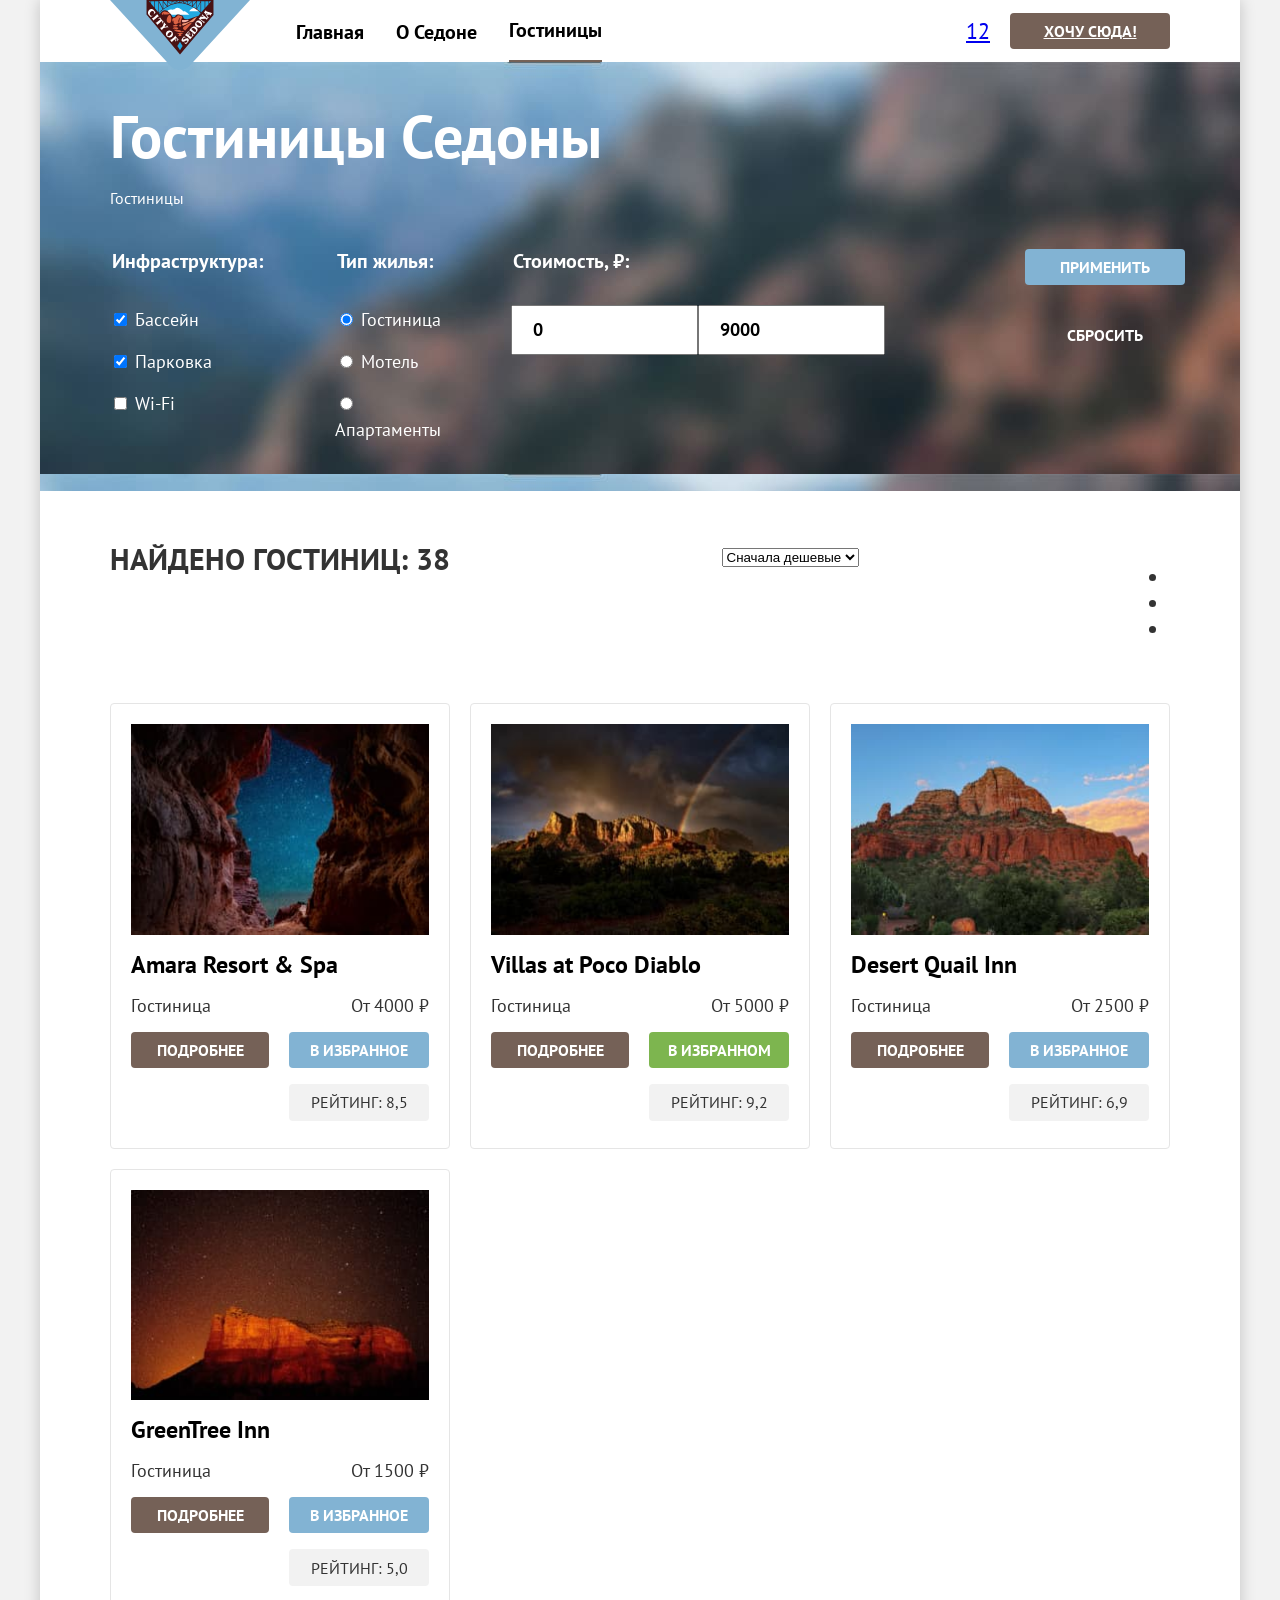
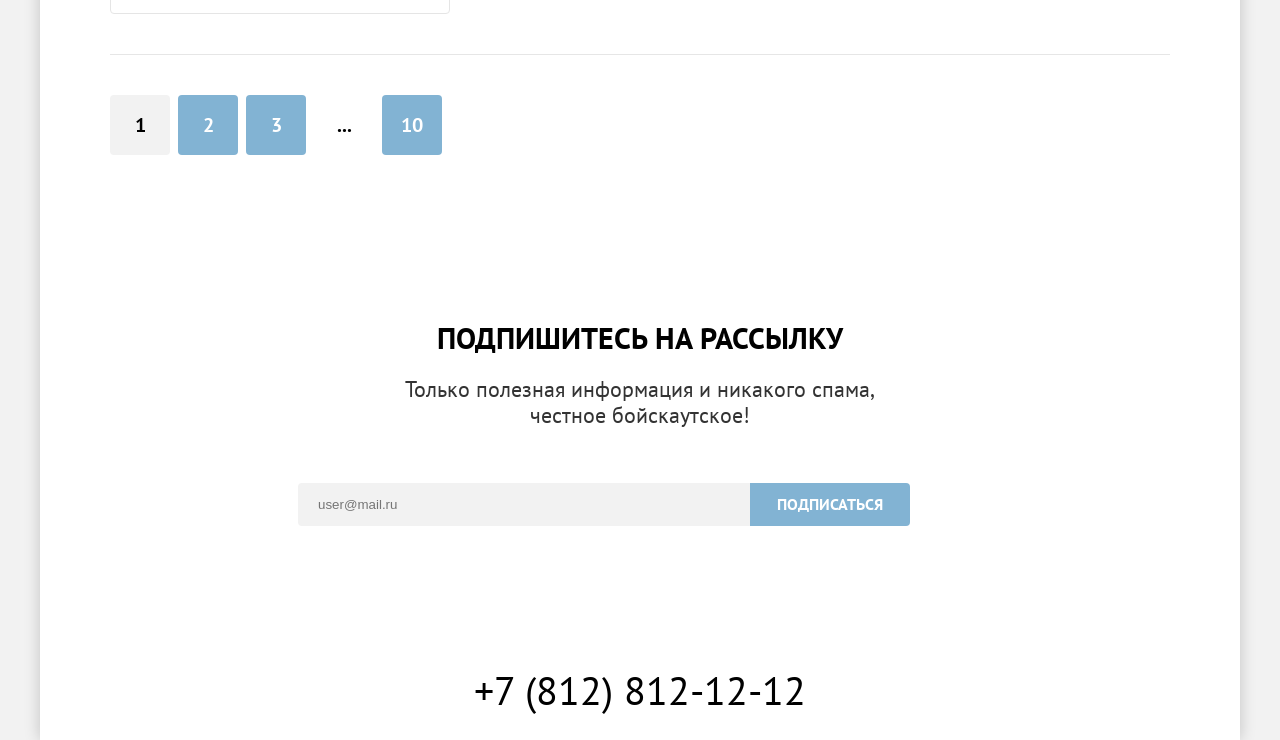
==== catalog.html @ ded97b55 "Декоративные элементы (кроме форм)" ====
<!DOCTYPE html>
<html lang="ru">

  <head>
    <meta charset="utf-8">
    <title>HTML Academy: Седона - каталог</title>
    <link rel="stylesheet" href="styles/styles.css">
    <link rel="icon" href="favicon.ico" sizes="32x32">
  </head>

  <body>
    <div class="container">
      <header class="header">
        <a class="logo-link" href="index.html" aria-current="page">
          <img class="logo" src="images/svg/logotypes/sedona-logo.svg" width="140" height="70" alt="Логотип Седоны">
        </a>
        <nav class="navigation">
          <ul class="navigation-list">
            <li class="navigation-item">
              <a class="navigation-link" href="index.html">Главная</a>
            </li>
            <li class="navigation-item">
              <a class="navigation-link" href="about.html">О Седоне</a>
            </li>
            <li class="navigation-item">
              <a class="navigation-link navigation-link-current" href="catalog.html" aria-current="page">Гостиницы</a>
            </li>
          </ul>
          <ul class="navigation-user-list">
            <li class="navigation-user-item">
              <a class="navigation-user-link" href="#">
                <span class="visually-hidden">Поиск</span>
              </a>
            </li>
            <li class="navigation-user-item">
              <a class="navigation-user-link" href="#">
                <span class="visually-hidden">Отелей в избранном:</span>
                <span class="count">12</span>
              </a>
            </li>
            <li class="navigation-user-item">
              <a class="button" href="#">Хочу сюда!</a>
            </li>
          </ul>
        </nav>
      </header>
      <main class="main-container">
        <div class="catalog-hero">
          <h1 class="catalog-hero-title">Гостиницы Седоны</h1>
          <nav class="navigation hero-navigation">
            <ul class="hero-breadcrumbs">
              <li class="hero-breadcrumbs-item">
                <a class="hero-breadcrumbs-link" href="index.html">
                  <span class="visually-hidden">На главную </span>
                </a>
              </li>
              <li class="hero-breadcrumbs-item">
                <a class="hero-breadcrumbs-link hero-breadcrumbs-link-active">Гостиницы</a>
              </li>
            </ul>
          </nav>
            <form class="hero-filter-form" action="https://echo.htmlacademy.ru/" method="get">
              <fieldset class="hero-filter-group">
                <legend class="hero-filter-title">Инфраструктура:</legend>
                <ul class="hero-infrastructure-list">
                  <li class="hero-infrastructure-item">
                    <label class="control">
                      <input class="control-input" type="checkbox" name="pool" checked>
                      Бассейн
                    </label>
                  </li>
                  <li class="hero-infrastructure-item">
                    <label class="control">
                      <input class="control-input" type="checkbox" name="parking" checked>
                      Парковка
                    </label>
                  </li>
                  <li class="hero-infrastructure-item">
                    <label class="control">
                      <input class="control-input" type="checkbox" name="wi-fi">
                      Wi-Fi
                    </label>
                  </li>
                </ul>
              </fieldset>
              <fieldset class="hero-filter-group">
                <legend class="hero-filter-title">Тип жилья:</legend>
                <ul class="hero-housing-list">
                  <li class="hero-housing-item">
                    <label class="control">
                      <input class="control-input" type="radio" name="type-housing" value="hotel" checked>
                      Гостиница
                    </label>
                  </li>
                  <li class="hero-housing-item">
                    <label class="control">
                      <input class="control-input" type="radio" name="type-housing" value="motel">
                      Мотель
                    </label>
                  </li>
                  <li class="hero-housing-item">
                    <label class="control">
                      <input class="control-input" type="radio" name="type-housing" value="apartment">
                      Апартаменты
                    </label>
                  </li>
                </ul>
              </fieldset>
              <fieldset class="hero-filter-group hero-filter-group-range">
                <legend class="hero-filter-title">Стоимость, ₽:</legend>
                <input class="field" id="price-from" type="number" name="price-from" value="0">
                <input class="field" id="price-to" type="number" name="price-to" value="9000">
              </fieldset>
                <div class="button-wrapper">
                  <button class="button button-apply" type="submit">Применить</button>
                  <button class="button button-reset" type="reset">Сбросить</button>
                </div>

            </form>
        </div>
        <section class="search-result">
          <div class="search-wrapper">
          <h2 class="search-result-title">Найдено гостиниц: 38</h2>
          <div class="custom-select-wrapper">
          <select class="custom-select" aria-label="Сортировка" name="select-control">
            <option value="cheap">Сначала дешевые</option>
            <option value="expensive">Сначала дорогие</option>
            <option value="rating">По рейтингу</option>
          </select>
          </div>
          <ul class="view-change-list">
            <li class="view-change-item">
              <a class="view view-active view-tile" href="catalog.html?view=tile">
              <span class="visually-hidden">Показать плиткой</span>
            </a>
            </li>
            <li class="view-change-item">
              <a class="view view-description" href="catalog.html?view=card ">
              <span class="visually-hidden">Показать карточками с описанием</span>
            </a>
            </li>
            <li class="view-change-item">
              <a class="view view-list" href="catalog.html?view=list">
              <span class="visually-hidden">Показать списком</span>
            </a>
            </li>
          </ul>
          </div>
          <ul class="hotel-list">
            <li class="hotel-item">
              <a class="hotel-link" href="#">
                <img class="hotel-image" src="images/hotels/amara.jpg" width="300" height="212"
                  alt="Ущелье с видом на звезды">
              </a>
              <a class="hotel-title-link" href="#">
                <h3 class="hotel-title">Amara Resort & Spa</h3>
              </a>
              <p class="hotel-text">Гостиница</p>
              <p class="hotel-text hotel-text-price">От 4000 ₽</p>
              <a class="button button-more" href="#">Подробнее
                <span class="visually-hidden">Подробнее</span>
              </a>
              <button class="button button-favorite" type="button">В избранное
                <span class="visually-hidden">В избранное</span>
              </button>
              <p class="stars">
                <span class="visually-hidden">Четыре звезды</span>
              </p>
              <p class="rating">Рейтинг: 8,5</p>
            </li>
            <li class="hotel-item">
                  <a class="hotel-link" href="#">
                  <img class="hotel-image" src="images/hotels/villas.jpg" width="300" height="212" alt="Гора с радугой">
                </a>
                <a class="hotel-title-link" href="#">
                  <h3 class="hotel-title">Villas at Poco Diablo</h3>
                </a>
                <p class="hotel-text">Гостиница</p>
                <p class="hotel-text hotel-text-price">От 5000 ₽</p>
                <a class="button button-more" href="#">Подробнее
                  <span class="visually-hidden">Подробнее</span>
                </a>
                <button class="button button-favorite button-favorite-checked" type="button">В избранном
                  <span class="visually-hidden">В избранное</span>
                </button>
                <p class="stars"></p>
                <span class="visually-hidden">Четыре звезды</span>
                <p class="rating">Рейтинг: 9,2</p>
                </li>
            <li class="hotel-item">
                  <a class="hotel-link" href="#">
                  <img class="hotel-image" src="images/hotels/desert.jpg" width="300" height="212"
                    alt="Каньон над лесом">
                </a>
                <a class="hotel-title-link" href="#">
                  <h3 class="hotel-title">Desert Quail Inn</h3>
                </a>
                <p class="hotel-text">Гостиница</p>
                <p class="hotel-text hotel-text-price">От 2500 ₽</p>
                <a class="button button-more" href="#">Подробнее
                  <span class="visually-hidden">Подробнее</span>
                </a>
                <button class="button button-favorite" type="button">В избранное
                  <span class="visually-hidden">В избранное</span>
                </button>
                <p class="stars stars-three"></p>
                <span class="visually-hidden">Три звезды</span>
                <p class="rating">Рейтинг: 6,9</p>
                </li>
            <li class="hotel-item">
                  <a class="hotel-link" href="#">
                  <img class="hotel-image" src="images/hotels/green-tree.jpg" width="300" height="212"
                    alt="Горы в лучах заката">
                </a>
                <a class="hotel-title-link" href="#">
                  <h3 class="hotel-title">GreenTree Inn</h3>
                </a>
                <p class="hotel-text">Гостиница</p>
                <p class="hotel-text hotel-text-price">От 1500 ₽</p>
                <a class="button button-more" href="#">Подробнее
                  <span class="visually-hidden">Подробнее</span>
                </a>
                <button class="button button-favorite" type="button">В избранное
                  <span class="visually-hidden">В избранное</span>
                </button>
                <p class="stars stars-two"></p>
                <span class="visually-hidden">Две звезды</span>
                <p class="rating">Рейтинг: 5,0</p>
            </li>
          </ul>
          <ul class="pagination">
            <li class="pagination-item">
              <a class="pagination-link pagination-current" href="#" aria-current="page">1</a>
            </li>
            <li class="pagination-item">
              <a class="pagination-link" href="#">2</a>
            </li>
            <li class="pagination-item">
              <a class="pagination-link" href="#">3</a>
            </li>
            <li class="pagination-item">
              <a class="pagination-link pagination-link-points" href="#">...</a>
            </li>
            <li class="pagination-item">
              <a class="pagination-link" href="#">10</a>
            </li>
          </ul>
        </section>
        <section class="subscription subscription-hotels">
          <h2 class="subscription-title">Подпишитесь на рассылку</h2>
          <p class="subscription-description">Только полезная информация и никакого спама, честное бойскаутское!</p>
          <form class="subscription-form" action="https://echo.htmlacademy.ru/" method="post">
            <label class="visually-hidden" for="email">Ваш e-mail</label>
            <input class="mail-input" type="email" name="email" id="email" placeholder="user@mail.ru" required>
            <button class="button button-mail" type="submit">Подписаться</button>
          </form>
        </section>
      </main>
      <footer class="footer">
        <section class="footer-info">
          <h2 class="visually-hidden">Социальные сети, телефон и ссылка на разработчика сайта</h2>
          <ul class="footer-info-list">
            <li class="footer-info-item">
              <a class="social-link social-link-vk" href="https://vk.com/htmlacademy">
                <span class="visually-hidden">Группа Vkontakte</span>
              </a>
            </li>
            <li class="footer-info-item">
              <a class="social-link social-link-telegram" href="https://t.me/htmlacademy">
                <span class="visually-hidden">Telegram-канал</span>
              </a>
            </li>
            <li class="footer-info-item">
              <a class="social-link social-link-youtube" href="https://www.youtube.com/user/htmlacademyru">
                <span class="visually-hidden">Youtube-канал</span>
              </a>
            </li>
          </ul>
          <a class="footer-info-phone" href="tel:+78128121212">+7 (812) 812-12-12</a>
          <span class="visually-hidden">Телефон для бронирования</span>
          <a class="htmlacademy-link" href="https://htmlacademy.ru/intensive/htmlcss">
            <span class="visually-hidden">Логотип разработчика сайта -htmlacademy</span>
          </a>
        </section>
      </footer>
    </div>
  </body>

</html>
---- styles/styles.css ----
/* Шрифты */
@font-face {
  font-family: "PTSans";
  src: url("../fonts/ptsans-400.woff2") format("woff2");
  font-weight: 400;
  font-style: normal;
  font-display: swap;
}

@font-face {
  font-family: "PTSans";
  src: url("../fonts/ptsans-700.woff2") format("woff2");
  font-weight: 700;
  font-style: normal;
  font-display: swap;
}

/* Кастомные переменные */

:root {

  /* Шрифты*/

  --font-family-basic: "PTSans", "Arial", sans-serif;

  /* Фоны */

  --body-bg-color: #f2f2f2;
  --basic-bg-color: #FFFFFF;
  --bg-color-first: #82B3D3;
  --bg-color-second: #83B3D333;
  --bg-color-third: #83B3D31F;
  --bg-color-fourth: #7DB54F;
  --bg-color-images: #021a1a8a;

  /*Кнопки*/

  --btn-bg-one: #756157;

  /*Цвета текстов*/

  --text-color-middle: #333333;
  --text-color-dark: #000000;
  --text-color-light: #FFFFFF;
  --text-color-error: #FF5757;

  /*Teнь*/

  --shadow-color: #00000033;

  /*Рамки*/

  --border-color:  #E5E5E5;
  --border-bottom-color: #E6E6E6;

  /*Линии*/

  --bottom-line-nav: #756257;
}

html {
  height: 100%;
}

body {
  margin: 0;
  height: 100%;
  font-family: var(--font-family-basic);
  font-size: 22px;
  line-height: 26px;
  background-color: var(--body-bg-color);
  color: var(--text-color-middle);}

  img {
    display: block;
    height: auto;
    max-width: 100%;
  }

.container {
  display: flex;
  flex-direction: column;
  min-height: 100vh;
  width: 1200px;
  margin: 0 auto;
  background-color: var(--basic-bg-color);
  box-shadow: 0 0 15px 0 var(--shadow-color);
}

.main-container {
  flex-grow: 1;
}

.logo-link {
  text-decoration: none;
  color: inherit;
  font-family: inherit;
  margin-bottom: -8px;
}

.logo {
  display: block;
  height: auto;
  max-width: 100%;
  object-fit: cover;
}

.visually-hidden {
  position: fixed;
  transform: scale(0);
}

.header {
  margin: 0;
  padding: 0 70px;
  display: flex;
  gap: 30px;
  position: relative;
  z-index: 1;
}

.navigation {
  display: flex;
  flex-grow: 1;
}

.navigation-list {
  display: flex;
  margin: 0;
  margin-right: auto;
  padding: 0;
  list-style: none;
  flex-wrap: wrap;
}

.navigation-item {
  margin: 0;
  padding: 18px 16px;
}

.navigation-link {
  color: var(--text-color-dark);
  font-weight: 700;
  font-size: 20px;
  line-height: 24px;
  text-decoration: none;
}

.navigation-link-current {
  position: relative;
  display: block;
}

.navigation-link-current::after {
  content: "";
  position: absolute;
  bottom: -20px;
  left: 0;
  width: 100%;
  height: 2px;
  background-color: var(--bottom-line-nav);
}

.button {
  color: var(--text-color-light);
  background-color: var(--btn-bg-one);
  font-family: inherit;
  font-weight: 700;
  font-size: 16px;
  line-height: 20px;
  text-transform: uppercase;
  margin: 0;
  display: flex;
  flex-wrap: wrap;
  width: 160px;
  height: 36px;
  justify-content: center;
  align-items: center;
  border: none;
  border-radius: 4px;
  cursor: pointer;
}

.navigation-user-list {
  display: flex;
  align-items: center;
  margin: 0;
  padding: 0;
  list-style: none;
}

.navigation-user-item:nth-child(2) {
  margin-right: 20px;
}

.hero {
  background-image: url("../images/svg/hero/hero-devider.svg"),
    url("../images/background/hero-background.jpg");
  background-color: var(--bg-color-images);
  background-position: bottom, top;
  background-repeat: no-repeat;
  background-size: 100% auto, cover;
  padding: 51px 371px 82px;
  display: flex;
  justify-content: center;
  margin: 0 0 69px;
}

.advantages {
  display: flex;
  flex-direction: column;
  justify-content: center;
  margin: 0 0 64px 0;
}

.advantages-title {
  font-weight: 700;
  font-size: 30px;
  line-height: 36px;
  display: flex;
  justify-content: center;
  text-align: center;
  margin: 0 auto 25px;
  width: 620px;
  height: 72px;
  text-transform: uppercase;
  color: var(--text-color-dark);
  white-space: pre-line;
}

.advantages-description {
  font-family: var(--font-family-basic);
  font-weight: 400;
  font-size: 22px;
  line-height: 26px;
  display: flex;
  justify-content: center;
  text-align: center;
  margin: 0 0 69px;
  padding: 0;
  color: var(--text-color-middle);
  white-space: pre-line;
}

.advantages-list {
  display: grid;
  grid-template-columns: repeat(3, 1fr);
  padding: 0;
  margin: 0;
}

.advantages-item {
  display: flex;
  justify-content: center;
  min-height: 385px;
  background-color: var(--bg-color-first);
}

.advantages-image {
  margin-left: auto;
}

.advantages-item:nth-child(1),
.advantages-item:nth-child(5) {
  grid-column: span 3;
}

.advantages-item:nth-child(2),
.advantages-item:nth-child(4) {
  background-color: transparent;
}

.advantages-item:nth-child(3) {
  background-color: var(--bg-color-second);
}

.card {
  color: var(--text-color-light);
  width: 400px;
  min-height: 385px;
  display: flex;
  flex-direction: column;
  justify-content: center;
  align-items: center;
}

.card-light h3 {
  color: var(--text-color-dark);
  white-space: pre-line;
}

.card-light p {
  color: var(--text-color-middle);
  font-weight: 400;
  font-size: 18px;
  line-height: 21px;
  white-space: pre-line;
}

.card-title {
  margin: 0 0 60px;
  padding: 0;
  width: 175px;
  min-height: 56px;
  position: relative;
  font-weight: 700;
  font-size: 24px;
  line-height: 28px;
  text-align: center;
  text-transform: uppercase;
  display: inline-block;
  white-space: pre-line;
}

.card-title::after {
  content: '';
  position: absolute;
  left: 50%;
  bottom: -30px;
  width: 60px;
  height: 2px;
  background-color: var(--text-color-light);
  transform: translateX(-50%)
}

.card-title-middle::after {
  background-color: var(--text-color-middle);
}

.card-title-services {
  margin: 0 0 30px 0;
  min-height: 28px;
}

.card-title-services::after {
  background-color: transparent;
}

.card-description {
  margin: 0;
  padding: 0;
  width: 230px;
  min-height: 63px;
  font-weight: 400;
  font-size: 18px;
  line-height: 21px;
  text-align: center;
  white-space: pre-line;
}

.card-description-services {
  width: 230px;
}

.services {
  margin: 0;
  display: flex;
  flex-direction: column;
  justify-content: center;
  align-items: center;
}

.services-list {
  margin: 0;
  padding: 0;
  display: grid;
  grid-template-columns: repeat(3, 1fr);
  grid-auto-rows: 385px;
  width: 100%;
}

.services-item {
  background-color: var(--bg-color-third);
  display: flex;
  justify-content: center;
  align-items: center;
  min-height: 385px;
}

.services-item:nth-child(2) {
  background-color: transparent;
}

.services-title {
  margin: 0 0 20px 0;
  padding: 0;
  width: 505px;
  text-align: center;
  text-transform: uppercase;
  font-family: var(--text-color-dark);
  font-weight: 700;
  font-size: 30px;
  line-height: 36px;
  white-space: pre-line;
}

.services-description {
  margin: 0 0 64px 0;
  padding: 0;
  white-space: pre-line;
}

.booking {
  margin: 0;
  padding: 96px 304px;
  display: flex;
  flex-direction: column;
  justify-content: center;
  align-items: center;
}

.booking-title {
  margin: 0 0 20px 0;
  padding: 0;
  width: 297px;
  height: 36px;
  font-weight: 700;
  font-size: 30px;
  line-height: 36px;
  text-align: center;
  text-transform: uppercase;
  color: var(--text-color-dark);
  white-space: pre-line;
}

.booking-description {
  margin: 0 0 54px 0;
  padding: 0;
  width: 592px;
  height: 52px;
  text-align: center;
  white-space: pre-line;
}

.button-booking {
  width: 376px;
  height: 52px;
  font-size: 20px;
  line-height: 36px;
}

.subscription {
  background-image: url("../images/background/subscribe-background.jpg");
  background-color: var(--bg-color-images);
  background-position: center;
  background-repeat: no-repeat;
  background-size: cover;
  margin: 0 0 20px 0;
  height: 415px;
  display: flex;
  flex-direction: column;
  justify-content: center;
  align-items: center;
}

.subscription-form {
  display: grid;
  width: 684px;
  grid-template-columns: 1fr 232px;

}

.subscription-form input {
  width: 100%;
  padding: 14px 20px;
  border-radius:  4px 0 0 4px;
  border: none;
}

.button-subscription {
  background-color: var(--bg-color-first);
  width: 232px;
  height: 52px;
  margin-left: auto;
  border: none;
  border-radius:  0 4px 4px 0;
  outline: none;
}

.subscription-title {
  margin: 0 0 20px 0;
  color: var(--text-color-light);
  font-weight: 700;
  font-size: 30px;
  line-height: 36px;
  text-transform: uppercase;
  white-space: pre-line;
}

.mail-input {
  border: none;
}

.button-mail {
  height: auto;
  border-radius: 0 4px 4px 0;
}

.subscription-description {
  margin: 0 0 54px 0;
  padding: 0;
  color: var(--text-color-light);
  width: 475px;
  height: 53px;
  font-family: var(--font-family-basic);
  font-weight: 400;
  font-size: 22px;
  line-height: 26px;
  text-align: center;
  white-space: pre-line;
}

.footer-info {
  display: grid;
  grid-template-columns: repeat(3, 1fr);
  padding: 40px 70px 30px;
}

.footer-info-phone {
  font-family: var(--font-family-basic);
  font-weight: 400;
  font-size: 40px;
  line-height: 40px;
  text-align: center;
  text-transform: uppercase;
  color: var(--text-color-dark);
  text-decoration: none;
}

.footer-info-list {
  margin: 0;
  padding: 0;
  list-style: none;
}

.footer-info-item {

}

/*---------------------Catalog----------------------------------------*/

.catalog-hero {
  background-image: url("../images/background/filter.jpg");
  background-color: var(--bg-color-images);
  color: var(--text-color-light);
  flex-direction: column;
  padding: 35px 70px 50px;
  margin: 0;
}

.catalog-hero-title {
  margin: 0 0 8px 0;
  padding: 0;
  width: 494px;
  height: 78px;
  font-weight: 700;
  font-size: 60px;
  line-height: 78px;
  white-space: pre-line;
}

.hero-navigation {
  margin-bottom: 40px;
  padding: 0;
}

.hero-breadcrumbs {
  margin: 0;
  padding: 0;
  list-style: none;
  display: flex;
}

.hero-breadcrumbs-link {
  font-weight: 400;
  font-size: 16px;
  line-height: 21px;
}

.hero-filter-form {
  display: flex;
  border: none;
  gap: 70px;

}

.hero-filter-group {
  border: none;
  margin: 0;
  padding: 0;
}

.hero-filter-group-range {
  margin-left: auto;
  display: flex;

}

.hero-filter-group legend {
  font-weight: 700;
  font-size: 20px;
  line-height: 24px;
}

.hero-filter-title {
  margin-bottom: 32px;
}

.hero-infrastructure-list,
.hero-housing-list {
  margin: 0;
  padding: 0;
  list-style-type: none;
  display: flex;
  flex-direction: column;
  gap: 16px;
}

.control {
  font-family: var(--font-family-basic);
  font-weight: 400;
  font-size: 18px;
  line-height: 23px;
}

.search-result {
  padding: 50px 70px 60px;
}

.search-wrapper {
  display: flex;
  justify-content: space-between;
  margin-bottom: 40px;
}

.field {
  display: inline-block;
  padding: 12px 20px;
  height: 22px;
  width: 143px;
  font-family: var(--font-family-basic);
  color: var(--text-color-dark);
  font-weight: 700;
  font-size: 18px;
  line-height: 24px;
}

.select-control {
  font-family: inherit;
  font-weight: 400;
  font-size: 18px;
  line-height: 21px;
  color: var(--text-color-middle);
  display: block;
  width: 292px;
  height: 49px;
  padding: 14px 20px;
  border: 2px solid var(--border-color);
  border-radius: 4px;
}

.button-wrapper {
  margin-left: 70px;
  display: flex;
  flex-direction: column;
  gap: 32px;
}

.button-apply {
  background-color: var(--bg-color-first);
}

.button-reset {
  background-color: transparent;
}

.search-result-title {
  font-weight: 700;
  font-size: 30px;
  line-height: 36px;
  margin: 0;
  padding: 0;
  text-transform: uppercase;
  white-space: pre-line;
}

.card-image {
  background-color: var(--bg-color-images);
}

.select-control option {
  font-family: inherit;
  font-weight: 400;
  font-size: 18px;
  line-height: 21px;
  color: var(--text-color-middle);
}

.hotel-list {
  list-style: none;
  padding: 0;
  margin: 0 0 40px 0;
  border-bottom: 1px solid var(--border-bottom-color);
  padding-bottom: 40px;
  display: grid;
  grid-template-columns: repeat(3, 1fr);
  gap: 20px;
}

.hotel-item {
  display: grid;
  padding: 20px;
  margin: 0;
  grid-template-columns: repeat(2, 1fr);
  grid-template-rows: auto 1fr;
  gap: 16px 20px;
  border: 1px solid var(--border-color);
  border-radius: 4px;
}

.hotel-link {
  text-decoration: none;
  grid-column: 1 / -1;
  display: block;
  line-height: 0;
  margin: 0;
  padding: 0;
  box-sizing: border-box;
}

.hotel-image {
  display: block;
  background-color: var(--bg-color-images);
  object-fit: contain;
}

.hotel-title-link {
  display: block;
  margin: 0;
  padding: 0;
  text-decoration: none;
  cursor: pointer;
  font-weight: 700;
  font-size: 24px;
  line-height: 28px;
  color: var(--text-color-dark);
  grid-column: 1 / -1;
}

.hotel-wrapper {
  display: flex;
  flex-direction: column;
}

.button-more {
  text-decoration: none;
  width: auto;
}

.button-favorite {
  background-color: var(--bg-color-first);
  width: auto;
}

.button-favorite-checked {
  background-color: var(--bg-color-fourth);
}

.hotel-title {
  margin: 0;
  padding: 0;
  font-weight: 700;
  font-size: 24px;
  line-height: 28px;
  white-space: pre-line;
}

.hotel-text {
  margin: 0;
  margin-top: auto;
  padding: 0;
  font-weight: 400;
  font-size: 18px;
  line-height: 21px;
  color: var(--text-color-middle);
  white-space: pre-line;
}

.hotel-text-price {
  margin: 0;
  margin-left: auto;
  margin-top: auto;
}

.rating {
  margin: 0;
  padding: 0;
  display: flex;
  justify-content: center;
  align-items: center;
  background-color: var(--body-bg-color);
  color: var(--text-color-middle);
  width: 140px;
  height: 37px;
  border-radius: 4px;
  font-weight: 400;
  font-size: 16px;
  line-height: 20px;
  text-transform: uppercase;
}

.pagination {
  margin: 0;
  padding: 0;
  list-style: none;
  display: flex;
  gap: 8px;
  flex-wrap: wrap;
}

.pagination-link {
  display: flex;
  justify-content: center;
  align-items: center;
  width: 60px;
  height: 60px;
  border-radius: 4px;
  background-color: var(--bg-color-first);
  color: var(--text-color-light);
  font-weight: 700;
  font-size: 20px;
  line-height: 36px;
  text-align: center;
  text-transform: uppercase;
  text-decoration: none;
}

.pagination-link-points {
  background-color: transparent;
}

.pagination-current {
  background-color: var(--body-bg-color);
  color: var(--text-color-dark);
}

.pagination-link-points {
  color: var(--text-color-dark);
}

.subscription-hotels {
  background-image: none;
  background-color: transparent;
  color: var(--text-color-dark);
  margin: 0;
}

.subscription-hotels h2 {
  color: var(--text-color-dark);
  font-weight: 700;
  font-size: 30px;
  line-height: 36px;
  text-transform: uppercase;
  white-space: pre-line;
}

.subscription-hotels p {
  color: var(--text-color-middle);
  font-weight: 400;
  font-size: 22px;
  line-height: 26px;
  text-align: center;
  white-space: pre-line;
}

.mail-input {
  background-color: var(--body-bg-color);
}

.button-mail {
  background-color: var(--bg-color-first);
}
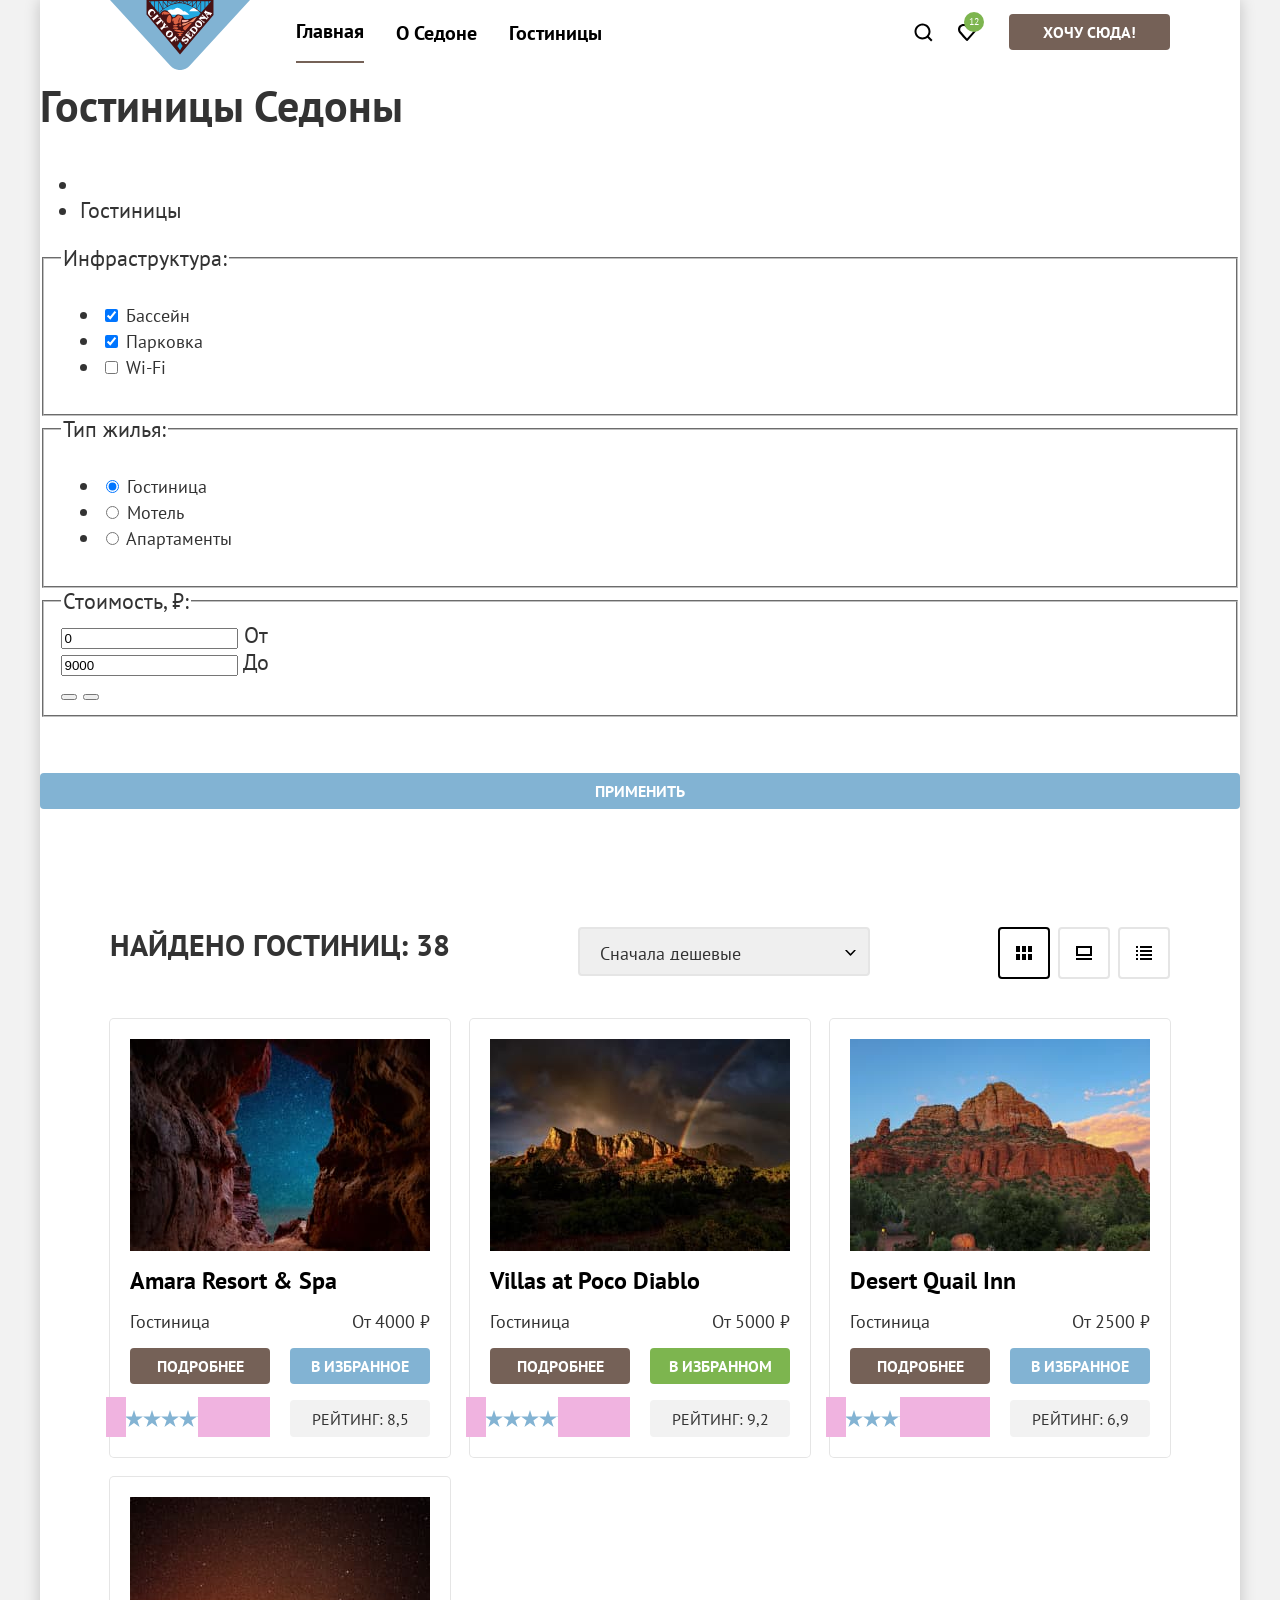
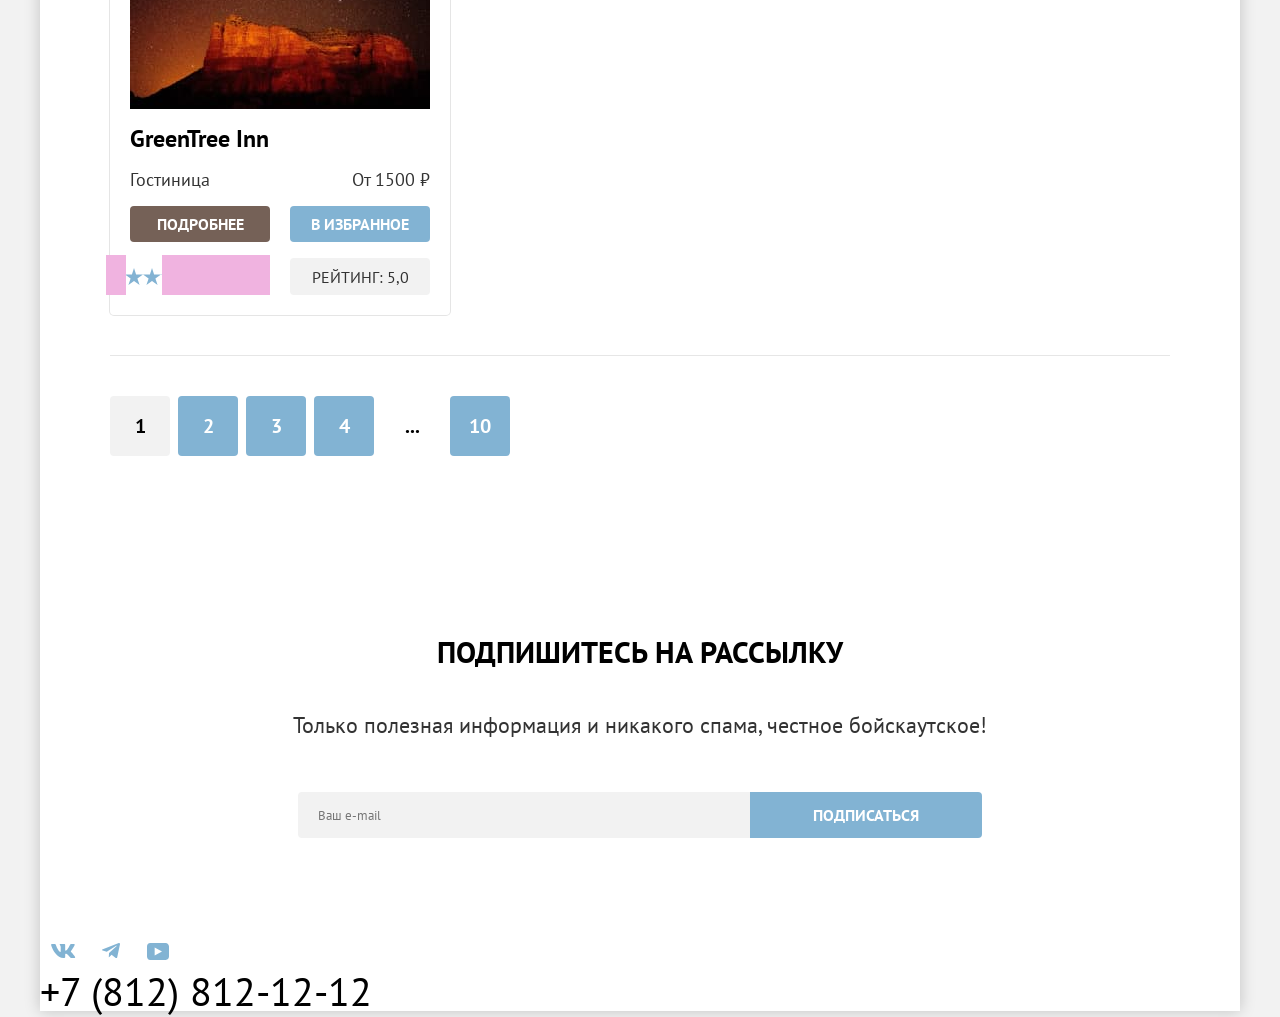
==== commit 98a158d9: "Add files via upload Добавляет форму" ====
--- a/catalog.html
+++ b/catalog.html
@@ -10,30 +10,30 @@
 
   <body>
     <div class="container">
-      <header class="header">
+      <header class="header" data-test="header">
         <a class="logo-link" href="index.html" aria-current="page">
           <img class="logo" src="images/svg/logotypes/sedona-logo.svg" width="140" height="70" alt="Логотип Седоны">
         </a>
         <nav class="navigation">
           <ul class="navigation-list">
             <li class="navigation-item">
-              <a class="navigation-link" href="index.html">Главная</a>
+              <a class="navigation-link navigation-link-current" href="index.html" aria-current="page">Главная</a>
             </li>
             <li class="navigation-item">
               <a class="navigation-link" href="about.html">О Седоне</a>
             </li>
             <li class="navigation-item">
-              <a class="navigation-link navigation-link-current" href="catalog.html" aria-current="page">Гостиницы</a>
+              <a class="navigation-link" href="catalog.html">Гостиницы</a>
             </li>
           </ul>
           <ul class="navigation-user-list">
             <li class="navigation-user-item">
-              <a class="navigation-user-link" href="#">
+              <a class="navigation-user-link navigation-user-link-search" href="#">
                 <span class="visually-hidden">Поиск</span>
               </a>
             </li>
             <li class="navigation-user-item">
-              <a class="navigation-user-link" href="#">
+              <a class="navigation-user-link navigation-user-link-count" href="#">
                 <span class="visually-hidden">Отелей в избранном:</span>
                 <span class="count">12</span>
               </a>
@@ -44,38 +44,38 @@
           </ul>
         </nav>
       </header>
-      <main class="main-container">
-        <div class="catalog-hero">
-          <h1 class="catalog-hero-title">Гостиницы Седоны</h1>
-          <nav class="navigation hero-navigation">
-            <ul class="hero-breadcrumbs">
-              <li class="hero-breadcrumbs-item">
-                <a class="hero-breadcrumbs-link" href="index.html">
+      <main class="main-container" data-test="main">
+        <div class="filter" data-test="filter">
+          <h1 class="filter-title">Гостиницы Седоны</h1>
+          <nav class="navigation filter-navigation">
+            <ul class="filter-breadcrumbs-list">
+              <li class="filter-breadcrumbs-item">
+                <a class="filter-breadcrumbs-link filter-breadcrumbs-link-home" href="index.html">
                   <span class="visually-hidden">На главную </span>
                 </a>
               </li>
-              <li class="hero-breadcrumbs-item">
-                <a class="hero-breadcrumbs-link hero-breadcrumbs-link-active">Гостиницы</a>
+              <li class="filter-breadcrumbs-item">
+                <a class="filter-breadcrumbs-link filter-breadcrumbs-link-active">Гостиницы</a>
               </li>
             </ul>
           </nav>
-            <form class="hero-filter-form" action="https://echo.htmlacademy.ru/" method="get">
-              <fieldset class="hero-filter-group">
-                <legend class="hero-filter-title">Инфраструктура:</legend>
-                <ul class="hero-infrastructure-list">
-                  <li class="hero-infrastructure-item">
+            <form class="filter-form" action="https://echo.htmlacademy.ru/" method="get">
+              <fieldset class="filter-group">
+                <legend class="filter-group-title">Инфраструктура:</legend>
+                <ul class="infrastructure-list">
+                  <li class="infrastructure-item">
                     <label class="control">
                       <input class="control-input" type="checkbox" name="pool" checked>
                       Бассейн
                     </label>
                   </li>
-                  <li class="hero-infrastructure-item">
+                  <li class="infrastructure-item">
                     <label class="control">
                       <input class="control-input" type="checkbox" name="parking" checked>
                       Парковка
                     </label>
                   </li>
-                  <li class="hero-infrastructure-item">
+                  <li class="infrastructure-item">
                     <label class="control">
                       <input class="control-input" type="checkbox" name="wi-fi">
                       Wi-Fi
@@ -83,22 +83,22 @@
                   </li>
                 </ul>
               </fieldset>
-              <fieldset class="hero-filter-group">
-                <legend class="hero-filter-title">Тип жилья:</legend>
-                <ul class="hero-housing-list">
-                  <li class="hero-housing-item">
+              <fieldset class="filter-group">
+                <legend class="filter-group-title">Тип жилья:</legend>
+                <ul class="housing-list">
+                  <li class="housing-item">
                     <label class="control">
                       <input class="control-input" type="radio" name="type-housing" value="hotel" checked>
                       Гостиница
                     </label>
                   </li>
-                  <li class="hero-housing-item">
+                  <li class="housing-item">
                     <label class="control">
                       <input class="control-input" type="radio" name="type-housing" value="motel">
                       Мотель
                     </label>
                   </li>
-                  <li class="hero-housing-item">
+                  <li class="housing-item">
                     <label class="control">
                       <input class="control-input" type="radio" name="type-housing" value="apartment">
                       Апартаменты
@@ -106,16 +106,34 @@
                   </li>
                 </ul>
               </fieldset>
-              <fieldset class="hero-filter-group hero-filter-group-range">
-                <legend class="hero-filter-title">Стоимость, ₽:</legend>
-                <input class="field" id="price-from" type="number" name="price-from" value="0">
-                <input class="field" id="price-to" type="number" name="price-to" value="9000">
+              <fieldset class="filter-group filter-group-range">
+                <legend class="filter-group-title">Стоимость, ₽:</legend>
+
+                <div class="range-field">
+                <div class="range-input-wrapper">
+                  <input class="input range-input" type="number" name="price-from" value="0" id="from">
+                  <label class="range-label" for="from">От</label>
+                </div>
+                <div class="range-input-wrapper">
+                  <input class="input range-input" type="number" name="price-to" value="9000" id="to">
+                  <label class="range-label" for="to">До</label>
+                </div>
+              </div>
+              <div class="range-scale">
+                <div class="range-bar" style="width: 220px;">
+                  <button class="range-toggle toggle-min" type="button">
+                    <span class="visually-hidden">Изменить минимальную цену</span>
+                  </button>
+                  <button class="range-toggle toggle-max" type="button">
+                    <span class="visually-hidden">Изменить максимальную цену</span>
+                  </button>
+                </div>
+              </div>
               </fieldset>
                 <div class="button-wrapper">
                   <button class="button button-apply" type="submit">Применить</button>
                   <button class="button button-reset" type="reset">Сбросить</button>
                 </div>
-
             </form>
         </div>
         <section class="search-result">
@@ -239,6 +257,9 @@
               <a class="pagination-link" href="#">3</a>
             </li>
             <li class="pagination-item">
+              <a class="pagination-link" href="#">4</a>
+            </li>
+            <li class="pagination-item">
               <a class="pagination-link pagination-link-points" href="#">...</a>
             </li>
             <li class="pagination-item">
@@ -251,13 +272,12 @@
           <p class="subscription-description">Только полезная информация и никакого спама, честное бойскаутское!</p>
           <form class="subscription-form" action="https://echo.htmlacademy.ru/" method="post">
             <label class="visually-hidden" for="email">Ваш e-mail</label>
-            <input class="mail-input" type="email" name="email" id="email" placeholder="user@mail.ru" required>
-            <button class="button button-mail" type="submit">Подписаться</button>
+            <input class="mail-input" type="email" name="email" id="email" placeholder="Ваш e-mail" required>
+            <button class="button button-mail button-mail-catalog" type="submit">Подписаться</button>
           </form>
         </section>
       </main>
-      <footer class="footer">
-        <section class="footer-info">
+      <footer class="footer" data-test="footer">
           <h2 class="visually-hidden">Социальные сети, телефон и ссылка на разработчика сайта</h2>
           <ul class="footer-info-list">
             <li class="footer-info-item">
@@ -276,12 +296,13 @@
               </a>
             </li>
           </ul>
+          <div class="footer-info-contacts">
           <a class="footer-info-phone" href="tel:+78128121212">+7 (812) 812-12-12</a>
           <span class="visually-hidden">Телефон для бронирования</span>
-          <a class="htmlacademy-link" href="https://htmlacademy.ru/intensive/htmlcss">
+          </div>
+          <a class="dev-link" href="https://htmlacademy.ru/intensive/htmlcss">
             <span class="visually-hidden">Логотип разработчика сайта -htmlacademy</span>
           </a>
-        </section>
       </footer>
     </div>
   </body>
--- a/styles/styles.css
+++ b/styles/styles.css
@@ -32,10 +32,19 @@
   --bg-color-third: #83B3D31F;
   --bg-color-fourth: #7DB54F;
   --bg-color-images: #021a1a8a;
+  --bg-color-social-hover: #68A2CA;
+  --bg-color-social-active: #68A2CA4D;
+  --bg-color-html-academy-active: #7561574D;
+  --bg-color-hover-one: #68A2CA;
+  --bg-color-hover-two:  #6C9E42;
+
+
 
   /*Кнопки*/
 
   --btn-bg-one: #756157;
+  --btn-bg-hover-one: #615048;
+
 
   /*Цвета текстов*/
 
@@ -43,6 +52,9 @@
   --text-color-dark: #000000;
   --text-color-light: #FFFFFF;
   --text-color-error: #FF5757;
+  --text-color-active: #FFFFFF4D;
+  --text-color-disabled: #0000004D;
+
 
   /*Teнь*/
 
@@ -52,6 +64,8 @@
 
   --border-color:  #E5E5E5;
   --border-bottom-color: #E6E6E6;
+  --outline-one: #83B3D3;
+  --outline-two:  #68A2CA;
 
   /*Линии*/
 
@@ -75,6 +89,7 @@
     display: block;
     height: auto;
     max-width: 100%;
+    object-fit: contain;
   }
 
 .container {
@@ -113,6 +128,7 @@
 .header {
   margin: 0;
   padding: 0 70px;
+  min-height: 64px;
   display: flex;
   gap: 30px;
   position: relative;
@@ -122,20 +138,20 @@
 .navigation {
   display: flex;
   flex-grow: 1;
+  gap: 30px;
 }
 
 .navigation-list {
   display: flex;
-  margin: 0;
-  margin-right: auto;
+  flex-wrap: wrap;
+  margin: 0 auto 0 0;
   padding: 0;
   list-style: none;
-  flex-wrap: wrap;
 }
 
 .navigation-item {
   margin: 0;
-  padding: 18px 16px;
+  padding: 19px 16px;
 }
 
 .navigation-link {
@@ -144,6 +160,12 @@
   font-size: 20px;
   line-height: 24px;
   text-decoration: none;
+  transition: opacity 0.3s ease;
+}
+
+.navigation-link:hover,
+.navigation-link:focus-visible {
+  opacity: 50%;
 }
 
 .navigation-link-current {
@@ -169,16 +191,26 @@
   font-size: 16px;
   line-height: 20px;
   text-transform: uppercase;
-  margin: 0;
-  display: flex;
-  flex-wrap: wrap;
-  width: 160px;
-  height: 36px;
-  justify-content: center;
-  align-items: center;
+  text-decoration: none;
+  display: inline-block;
+  padding: 8px 34px;
   border: none;
   border-radius: 4px;
   cursor: pointer;
+  transition: background-color 0.3s ease;
+}
+
+.button:hover {
+  background-color: var(--btn-bg-hover-one);
+}
+
+.button:focus-visible {
+  background-color: var(--btn-bg-hover-one);
+  outline-color: var(--outline-one);
+}
+
+.button:active {
+  color:var(--text-color-active);
 }
 
 .navigation-user-list {
@@ -189,7 +221,50 @@
   list-style: none;
 }
 
+.navigation-user-item {
+  display: flex;
+  width: auto;
+}
+
+.navigation-user-link {
+  display: inline-block;
+  width: 44px;
+  height: 64px;
+  text-decoration: none;
+  position: relative;
+  cursor: pointer;
+  transition: opacity 0.3s ease;
+}
+
+.count {
+  display: block;
+  background-color: var(--bg-color-fourth);
+  width: auto;
+  height: 20px;
+  color: var(--text-color-light);
+  position: absolute;
+  top: 12px;
+  right: 5px;
+  border-radius: 50%;
+  box-sizing: border-box;
+  padding: 5px;
+  font-family: var(--font-family-basic);
+  font-weight: 400;
+  font-size: 10px;
+  line-height: 10px;
+  text-align: center;
+}
+
+.navigation-user-item:nth-child(1) {
+  background-image: url("../images/svg/header-icons/icon-search.svg");
+  background-repeat: no-repeat;
+  background-position: center;
+}
+
 .navigation-user-item:nth-child(2) {
+  background-image: url("../images/svg/header-icons/icon-heart.svg");
+  background-repeat: no-repeat;
+  background-position: center;
   margin-right: 20px;
 }
 
@@ -200,9 +275,10 @@
   background-position: bottom, top;
   background-repeat: no-repeat;
   background-size: 100% auto, cover;
-  padding: 51px 371px 82px;
-  display: flex;
-  justify-content: center;
+  padding: 51px 70px 82px;
+  display: flex;
+  flex-direction: column;
+  align-items: center;
   margin: 0 0 69px;
 }
 
@@ -213,33 +289,39 @@
   margin: 0 0 64px 0;
 }
 
-.advantages-title {
+.section-title {
+  font-family: var(--font-family-basic);
   font-weight: 700;
   font-size: 30px;
   line-height: 36px;
   display: flex;
-  justify-content: center;
   text-align: center;
-  margin: 0 auto 25px;
-  width: 620px;
-  height: 72px;
+  margin: 0 auto;
+  max-width: 620px;
   text-transform: uppercase;
   color: var(--text-color-dark);
   white-space: pre-line;
 }
 
-.advantages-description {
+.advantages-title {
+  margin-bottom: 25px;
+}
+
+.section-description {
   font-family: var(--font-family-basic);
   font-weight: 400;
   font-size: 22px;
   line-height: 26px;
   display: flex;
-  justify-content: center;
   text-align: center;
-  margin: 0 0 69px;
+  margin: 0 auto;
   padding: 0;
   color: var(--text-color-middle);
   white-space: pre-line;
+}
+
+.advantages-description {
+  margin-bottom: 88px;
 }
 
 .advantages-list {
@@ -251,8 +333,6 @@
 
 .advantages-item {
   display: flex;
-  justify-content: center;
-  min-height: 385px;
   background-color: var(--bg-color-first);
 }
 
@@ -276,12 +356,21 @@
 
 .card {
   color: var(--text-color-light);
-  width: 400px;
-  min-height: 385px;
+  width: 340px;
+  min-height: 325px;
+  padding: 30px;
   display: flex;
   flex-direction: column;
   justify-content: center;
   align-items: center;
+}
+
+.card-img {
+  min-height: auto;
+}
+
+.card-last {
+  order: 1;
 }
 
 .card-light h3 {
@@ -298,10 +387,9 @@
 }
 
 .card-title {
-  margin: 0 0 60px;
-  padding: 0;
+  margin: 0;
+  padding: 30px 0 30px 0;
   width: 175px;
-  min-height: 56px;
   position: relative;
   font-weight: 700;
   font-size: 24px;
@@ -316,13 +404,17 @@
   content: '';
   position: absolute;
   left: 50%;
-  bottom: -30px;
+  bottom: 0;
   width: 60px;
   height: 2px;
   background-color: var(--text-color-light);
   transform: translateX(-50%)
 }
 
+.card-title-middle {
+  padding: 50px 0 35px 0;
+}
+
 .card-title-middle::after {
   background-color: var(--text-color-middle);
 }
@@ -330,16 +422,42 @@
 .card-title-services {
   margin: 0 0 30px 0;
   min-height: 28px;
+  position: relative;
+}
+
+.card-services {
+  gap: 30px;
+  /* width: auto; */
+  /* padding: 81px; */
 }
 
 .card-title-services::after {
   background-color: transparent;
 }
 
+.card-image-services {
+  display: block;
+  width: 72px;
+  height: 75px;
+  background-position: center;
+  background-repeat: no-repeat;
+}
+
+.card-image-services-housing {
+  background-image: url("../images/svg/servises-icons/servises-icon-housing.svg");
+}
+
+.card-image-services-food {
+  background-image: url("../images/svg/servises-icons/servises-icon-food.svg");
+}
+
+.card-image-services-souvenirs {
+  background-image: url("../images/svg/servises-icons/servises-icon-souvenirs.svg");
+}
+
 .card-description {
   margin: 0;
-  padding: 0;
-  width: 230px;
+  padding: 30px 55px;
   min-height: 63px;
   font-weight: 400;
   font-size: 18px;
@@ -350,6 +468,7 @@
 
 .card-description-services {
   width: 230px;
+  padding: 0;
 }
 
 .services {
@@ -365,7 +484,6 @@
   padding: 0;
   display: grid;
   grid-template-columns: repeat(3, 1fr);
-  grid-auto-rows: 385px;
   width: 100%;
 }
 
@@ -377,32 +495,30 @@
   min-height: 385px;
 }
 
-.services-item:nth-child(2) {
+.services-item:nth-child(2n) {
   background-color: transparent;
 }
 
+.services-item:nth-child(2n+1) {
+  background-color: var(--bg-color-third);
+}
+
+.card-title-services {
+  padding: 0;
+  margin: 0;
+}
+
 .services-title {
-  margin: 0 0 20px 0;
-  padding: 0;
-  width: 505px;
-  text-align: center;
-  text-transform: uppercase;
-  font-family: var(--text-color-dark);
-  font-weight: 700;
-  font-size: 30px;
-  line-height: 36px;
-  white-space: pre-line;
+  margin-bottom: 20px;
 }
 
 .services-description {
-  margin: 0 0 64px 0;
-  padding: 0;
-  white-space: pre-line;
+  margin-bottom: 64px;
 }
 
 .booking {
   margin: 0;
-  padding: 96px 304px;
+  padding: 96px;
   display: flex;
   flex-direction: column;
   justify-content: center;
@@ -410,26 +526,11 @@
 }
 
 .booking-title {
-  margin: 0 0 20px 0;
-  padding: 0;
-  width: 297px;
-  height: 36px;
-  font-weight: 700;
-  font-size: 30px;
-  line-height: 36px;
-  text-align: center;
-  text-transform: uppercase;
-  color: var(--text-color-dark);
-  white-space: pre-line;
+  margin-bottom: 20px;
 }
 
 .booking-description {
-  margin: 0 0 54px 0;
-  padding: 0;
-  width: 592px;
-  height: 52px;
-  text-align: center;
-  white-space: pre-line;
+  margin-bottom: 54px;
 }
 
 .button-booking {
@@ -453,11 +554,20 @@
   align-items: center;
 }
 
+.subscription-title {
+  margin-bottom: 20px;
+  color: var(--text-color-light);
+}
+
+.subscription-description {
+  margin-bottom: 54px;
+  color: var(--text-color-light);
+}
+
 .subscription-form {
   display: grid;
   width: 684px;
   grid-template-columns: 1fr 232px;
-
 }
 
 .subscription-form input {
@@ -477,14 +587,13 @@
   outline: none;
 }
 
-.subscription-title {
-  margin: 0 0 20px 0;
-  color: var(--text-color-light);
-  font-weight: 700;
-  font-size: 30px;
-  line-height: 36px;
-  text-transform: uppercase;
-  white-space: pre-line;
+.button-subscription:hover,
+.button-subscription:focus-visible {
+  background-color: var(--bg-color-hover-one);
+}
+
+.button-subscription:active {
+  background-color: var(--bg-color-first);
 }
 
 .mail-input {
@@ -496,24 +605,10 @@
   border-radius: 0 4px 4px 0;
 }
 
-.subscription-description {
-  margin: 0 0 54px 0;
-  padding: 0;
-  color: var(--text-color-light);
-  width: 475px;
-  height: 53px;
-  font-family: var(--font-family-basic);
-  font-weight: 400;
-  font-size: 22px;
-  line-height: 26px;
-  text-align: center;
-  white-space: pre-line;
-}
-
 .footer-info {
   display: grid;
   grid-template-columns: repeat(3, 1fr);
-  padding: 40px 70px 30px;
+  padding: 27px 70px 30px;
 }
 
 .footer-info-phone {
@@ -521,20 +616,88 @@
   font-weight: 400;
   font-size: 40px;
   line-height: 40px;
-  text-align: center;
+  text-align: end;
   text-transform: uppercase;
   color: var(--text-color-dark);
   text-decoration: none;
+  transition: color 0.3s ease;
+}
+
+.footer-info-phone:hover {
+  color: var(--btn-bg-one);
+}
+
+.footer-info-phone:focus-visible {
+  color: var(--btn-bg-one);
+}
+
+.footer-info-phone:active {
+  color: var(--bg-color-social-active);
 }
 
 .footer-info-list {
   margin: 0;
   padding: 0;
   list-style: none;
-}
-
-.footer-info-item {
-
+  display: flex;
+}
+
+.social-link {
+  display: block;
+  width: 47px;
+  height: 40px;
+  mask-position: center;
+  mask-repeat: no-repeat;
+  background: var(--bg-color-first);
+  transition: background-color 0.3s ease;
+}
+
+.social-link:hover {
+  background-color: var(--bg-color-social-hover);
+}
+
+.social-link:focus-visible {
+  background-color: var(--bg-color-social-hover);
+}
+
+.social-link:active {
+  background-color:  var(--bg-color-social-active);
+}
+
+.social-link-vk {
+  mask-image: url("../images/svg/social-icons/social-vk.svg");
+}
+
+.social-link-telegram {
+  mask-image: url("../images/svg/social-icons/social-telegram.svg");
+}
+
+.social-link-youtube {
+  mask-image: url("../images/svg/social-icons/social-youtube.svg");
+}
+
+.htmlacademy-link {
+  display: block;
+  width: 115px;
+  height: 33px;
+  margin-left: auto;
+  mask-image: url("../images/svg/logotypes/htmlacademy-logo.svg");
+  mask-position: center;
+  mask-repeat: no-repeat;
+  background: var(--text-color-dark);
+  transition: background-color 0.3s ease;
+}
+
+.htmlacademy-link:hover {
+  background-color: var(--btn-bg-one);
+}
+
+.htmlacademy-link:focus-visible {
+  background-color: var(--btn-bg-one);
+}
+
+.htmlacademy-link:active {
+  background-color: var(--bg-color-html-academy-active);
 }
 
 /*---------------------Catalog----------------------------------------*/
@@ -543,19 +706,18 @@
   background-image: url("../images/background/filter.jpg");
   background-color: var(--bg-color-images);
   color: var(--text-color-light);
-  flex-direction: column;
   padding: 35px 70px 50px;
   margin: 0;
+  align-items: start;
 }
 
 .catalog-hero-title {
-  margin: 0 0 8px 0;
-  padding: 0;
-  width: 494px;
-  height: 78px;
+  font-family: var(--font-family-basic);
   font-weight: 700;
   font-size: 60px;
   line-height: 78px;
+  margin: 0 0 8px 0;
+  padding: 0;
   white-space: pre-line;
 }
 
@@ -569,19 +731,74 @@
   padding: 0;
   list-style: none;
   display: flex;
+  gap: 10px;
+}
+
+.hero-breadcrumbs-item {
+  position: relative;
+  padding-left: 8px;
+
 }
 
 .hero-breadcrumbs-link {
   font-weight: 400;
   font-size: 16px;
   line-height: 21px;
+  display: block;
+  width: 23px;
+  height: 25px;
+  background-image: url(../images/svg/home.svg);
+  background-repeat: no-repeat;
+  background-size: 13px 15px;
+  background-position: center;
+  margin: 0 15px 0 -5px;
+  position: relative;
+  transition: color 0.3s ease;
+}
+
+.hero-breadcrumbs-link:hover{
+  color: var(--text-color-active);
+}
+
+.hero-breadcrumbs-link:focus-visible{
+  outline: none;
+}
+
+.hero-breadcrumbs-link:active{
+  color: var(--text-color-active);
+}
+
+
+
+.hero-breadcrumbs-link-active {
+  background-image: none;
+  width: auto;
+  display: inline-block;
+  vertical-align: bottom;
+  cursor: pointer;
+}
+
+
+.hero-breadcrumbs-item:not(:last-child) {
+
+  &::after {
+    content: url("../images/svg/breadcrumbs.svg");
+    display: block;
+    background-repeat: no-repeat;
+    background-size: 8px 20px;
+    background-position: center;
+    cursor: pointer;
+    position: absolute;
+    top: 2px;
+    left: 34px;
+    width: 24px;
+  }
 }
 
 .hero-filter-form {
   display: flex;
-  border: none;
+  flex-wrap: wrap;
   gap: 70px;
-
 }
 
 .hero-filter-group {
@@ -593,7 +810,6 @@
 .hero-filter-group-range {
   margin-left: auto;
   display: flex;
-
 }
 
 .hero-filter-group legend {
@@ -623,8 +839,12 @@
   line-height: 23px;
 }
 
+
+
 .search-result {
   padding: 50px 70px 60px;
+  width: 100%;
+  box-sizing: border-box;
 }
 
 .search-wrapper {
@@ -645,7 +865,23 @@
   line-height: 24px;
 }
 
-.select-control {
+.search-result-title {
+  font-weight: 700;
+  font-size: 30px;
+  line-height: 36px;
+  margin: 0;
+  padding: 0;
+  text-transform: uppercase;
+  white-space: pre-line;
+}
+
+.custom-select-wrapper {
+  position: relative;
+  width: 292px;
+  font-family: inherit;
+}
+
+.custom-select {
   font-family: inherit;
   font-weight: 400;
   font-size: 18px;
@@ -657,32 +893,120 @@
   padding: 14px 20px;
   border: 2px solid var(--border-color);
   border-radius: 4px;
+  appearance: none;
+  cursor: pointer;
+  transition: border-color 0.3s ease;
+}
+
+.custom-select:hover{
+  border-color: var(--outline-two);
+}
+
+.custom-select:focus-visible{
+  border-color: var(--outline-two);
+  outline: none;
+}
+
+.custom-select:disabled{
+  border-color:  var(--bg-color-disabled);
+  color: var(--bg-color-disabled);
+}
+
+.custom-select-wrapper::after {
+  content: "";
+  position: absolute;
+  right: 14px;
+  top: 50%;
+  transform: translateY(-50%);
+  background-image: url("../images/svg/select-icons/select-hotels.svg");
+  background-repeat: no-repeat;
+  background-size: contain;
+  background-position: center;
+  width: 12px;
+  height: 7px;
+  pointer-events: none;
+}
+
+.view-change-list {
+  margin: 0;
+  padding: 0;
+  list-style-type: none;
+  display: flex;
+  gap: 8px;
+}
+
+.view {
+  display: block;
+  width: 48px;
+  height: 48px;
+  border-radius: 4px;
+  background-position: center;
+  background-repeat: no-repeat;
+  border: 2px solid var(--border-color);
+}
+
+.view-active {
+  border: 2px solid var(--text-color-dark);
+}
+
+.view-tile {
+  background-image: url("../images/svg/view-icons/view-icon-tile.svg");
+}
+
+.view-description {
+  background-image: url("../images/svg/view-icons/view-icon-rating.svg");
+}
+
+.view-list {
+  background-image: url("../images/svg/view-icons/view-icon-list.svg");
 }
 
 .button-wrapper {
-  margin-left: 70px;
-  display: flex;
+  display: flex;
+  padding-top: 56px;
   flex-direction: column;
   gap: 32px;
 }
 
 .button-apply {
   background-color: var(--bg-color-first);
+  transition: background-color 0.3s ease;
+}
+
+.button-apply:hover {
+  background-color:var(--bg-color-hover-one);
+}
+
+.button-apply:focus-visible {
+  background-color:var(--bg-color-hover-one);
+}
+
+.button-apply:active {
+  background-color: var(--bg-color-first);
+  color: var(--text-color-active);
 }
 
 .button-reset {
   background-color: transparent;
-}
-
-.search-result-title {
-  font-weight: 700;
-  font-size: 30px;
-  line-height: 36px;
-  margin: 0;
-  padding: 0;
-  text-transform: uppercase;
-  white-space: pre-line;
-}
+  transition: color 0.3s ease;
+}
+
+.button-reset:hover{
+  color: var(--text-color-active);
+  background-color: transparent;
+}
+
+.button-reset:focus-visible{
+  color: var(--text-color-active);
+  background-color: transparent;
+  outline: none;
+  border: 1px solid var(--outline-one);
+}
+
+.button-reset:active{
+  color: var(--text-color-active);
+}
+
 
 .card-image {
   background-color: var(--bg-color-images);
@@ -698,13 +1022,15 @@
 
 .hotel-list {
   list-style: none;
-  padding: 0;
+  padding: 0 0 40px 0;
   margin: 0 0 40px 0;
   border-bottom: 1px solid var(--border-bottom-color);
-  padding-bottom: 40px;
   display: grid;
   grid-template-columns: repeat(3, 1fr);
   gap: 20px;
+  max-width: 1060px;     /* ограничение по ширине */
+  margin-left: auto;     /* центрируем, если нужно */
+  margin-right: auto;
 }
 
 .hotel-item {
@@ -714,7 +1040,7 @@
   grid-template-columns: repeat(2, 1fr);
   grid-template-rows: auto 1fr;
   gap: 16px 20px;
-  border: 1px solid var(--border-color);
+  box-shadow: 0 0 0 1px var(--border-color);
   border-radius: 4px;
 }
 
@@ -750,20 +1076,48 @@
 .hotel-wrapper {
   display: flex;
   flex-direction: column;
-}
+ }
 
 .button-more {
   text-decoration: none;
+  padding: 8px;
+  text-align: center;
   width: auto;
 }
 
 .button-favorite {
   background-color: var(--bg-color-first);
+  padding: 8px;
   width: auto;
+  transition: background-color 0.3s ease;
+}
+
+.button-favorite:hover {
+  background-color:var(--bg-color-hover-one);
+}
+
+.button-favorite:focus-visible {
+  background-color:var(--bg-color-hover-one);
+  outline: none;
+}
+
+.button-favorite:active {
+  background-color: var(--bg-color-first);
+  color: var(--text-color-active);
 }
 
 .button-favorite-checked {
   background-color: var(--bg-color-fourth);
+   transition: background-color 0.3s ease;
+}
+
+.button-favorite-checked:hover {
+  background-color: var(--bg-color-hover-two);
+}
+
+.button-favorite-checked:focus-visible {
+  background-color: var(--bg-color-hover-two);
+  outline: none;
 }
 
 .hotel-title {
@@ -790,6 +1144,54 @@
   margin: 0;
   margin-left: auto;
   margin-top: auto;
+}
+
+.stars {
+  margin: 0;
+  padding: 0;
+  background-image: url("../images/svg/star.svg");
+  background-repeat: repeat-x;
+  background-position: center;
+  position: relative;
+  margin-left: -24px;
+
+  &::before {
+    content: "";
+    position: absolute;
+    width: 20px;
+    height: 40px;
+    background-color: #f0b3e0;
+    z-index: 2;
+    bottom: 0;
+    left: 0;
+  }
+
+  &::after{
+    content: "";
+    position: absolute;
+    width: 72px;
+    height: 40px;
+    background-color: #f0b3e0;
+    z-index: 2;
+    bottom: 0;
+    right: 0;
+  }
+}
+
+.stars-three {
+
+  &::after {
+    content: "";
+    width: 90px;
+  }
+}
+
+.stars-two {
+
+  &::after {
+    content: "";
+    width: 108px;
+  }
 }
 
 .rating {
@@ -822,7 +1224,7 @@
   display: flex;
   justify-content: center;
   align-items: center;
-  width: 60px;
+  min-width: 60px;
   height: 60px;
   border-radius: 4px;
   background-color: var(--bg-color-first);
@@ -830,12 +1232,43 @@
   font-weight: 700;
   font-size: 20px;
   line-height: 36px;
-  text-align: center;
-  text-transform: uppercase;
   text-decoration: none;
+  padding: 12px;
+  box-sizing: border-box;
+  transition: background-color 0.3s ease;
+}
+
+.pagination-link:hover{
+  background-color: var(--bg-color-hover-one);
+}
+
+.pagination-link:focus-visible {
+  background-color: var(--bg-color-hover-one);
+  outline: none;
+}
+
+.pagination-link:active {
+  color: var(--text-color-active);
+}
+
+.pagination-current:hover {
+  background-color: var(--border-bottom-color);
+}
+
+.pagination-current:focus-visible {
+  background-color: var(--border-bottom-color);
+  outline: none;
 }
 
 .pagination-link-points {
+  background-color: transparent;
+}
+
+.pagination-link-points:hover {
+  background-color: transparent;
+}
+
+.pagination-link-points:focus-visible {
   background-color: transparent;
 }
 
@@ -875,8 +1308,25 @@
 
 .mail-input {
   background-color: var(--body-bg-color);
+  font-family: inherit;
 }
 
 .button-mail {
   background-color: var(--bg-color-first);
-}
+  font-family: inherit;
+  transition: background-color 0.3s ease;
+}
+
+.button-mail:hover {
+  background-color:var(--bg-color-hover-one);
+}
+
+.button-mail:focus-visible {
+  background-color:var(--bg-color-hover-one);
+  outline: none;
+}
+
+.button-mail:active {
+  background-color: var(--bg-color-first);
+  color: var(--text-color-active);
+}
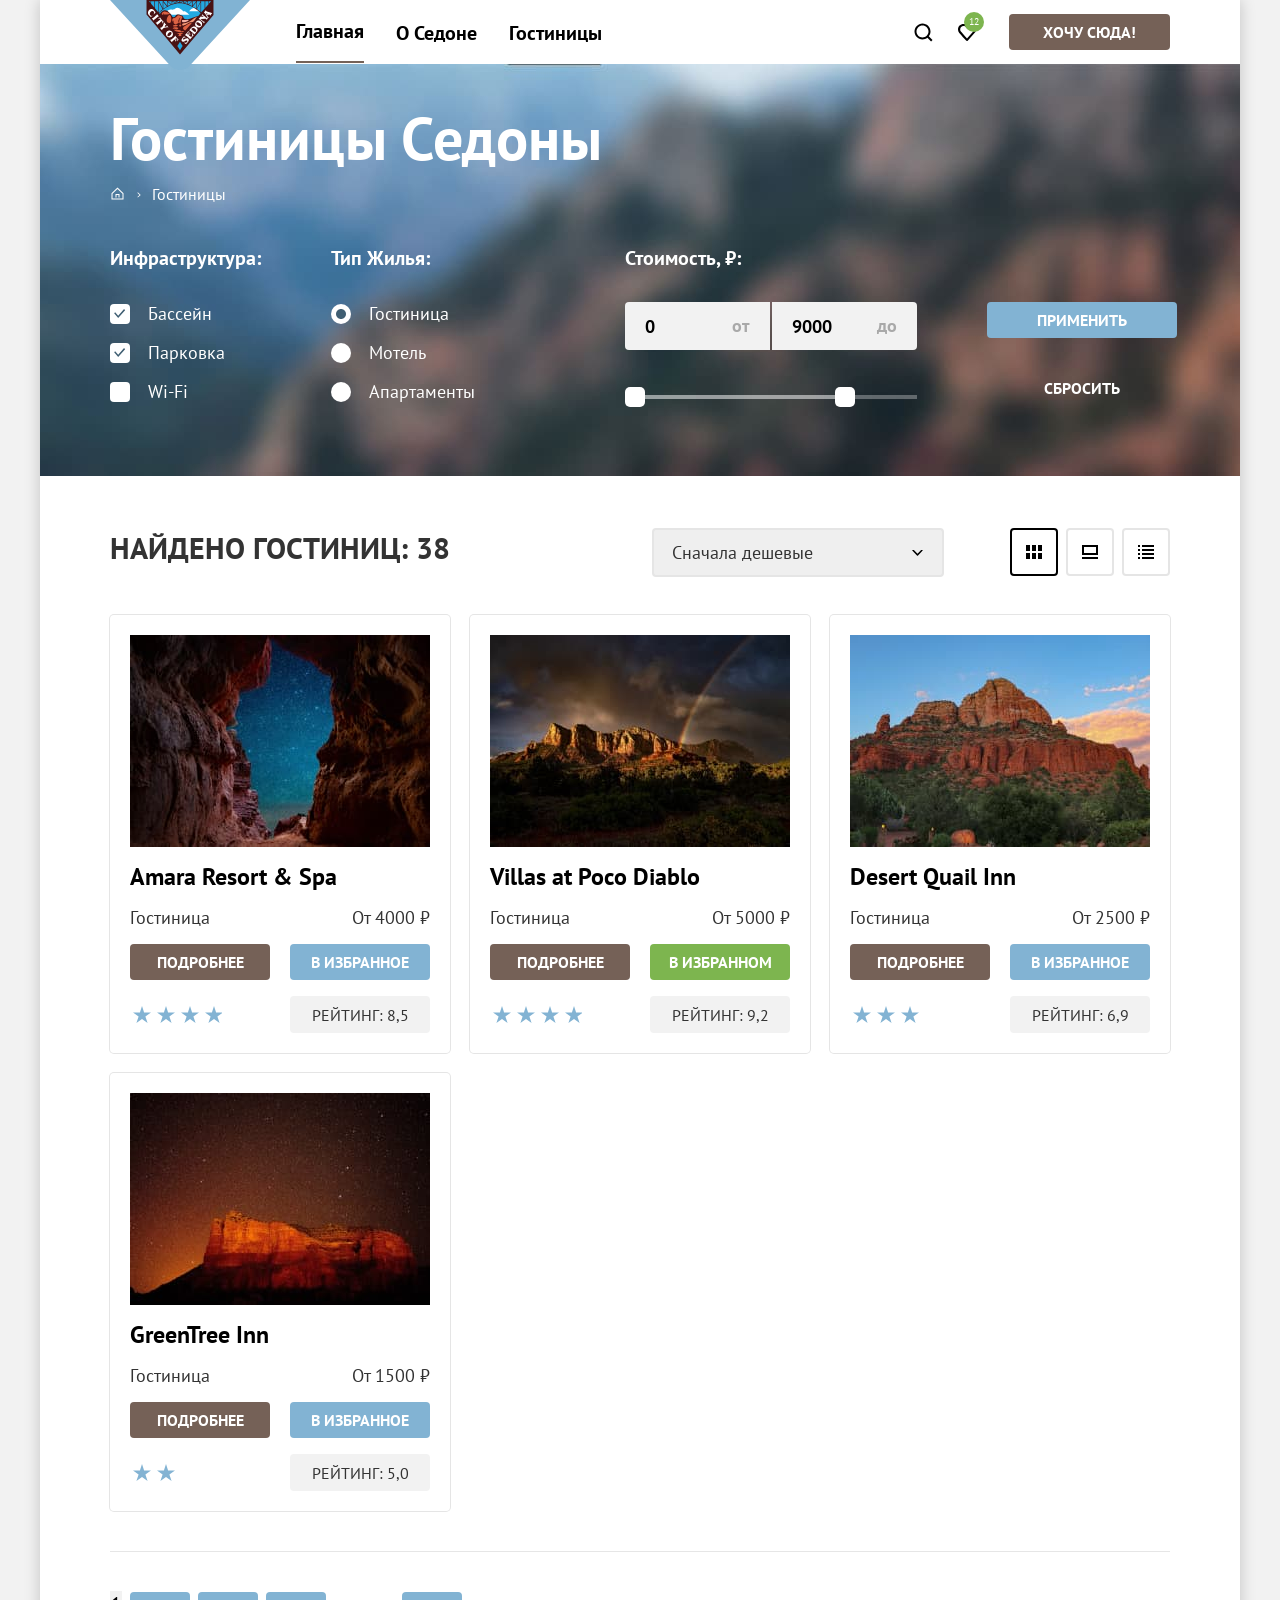
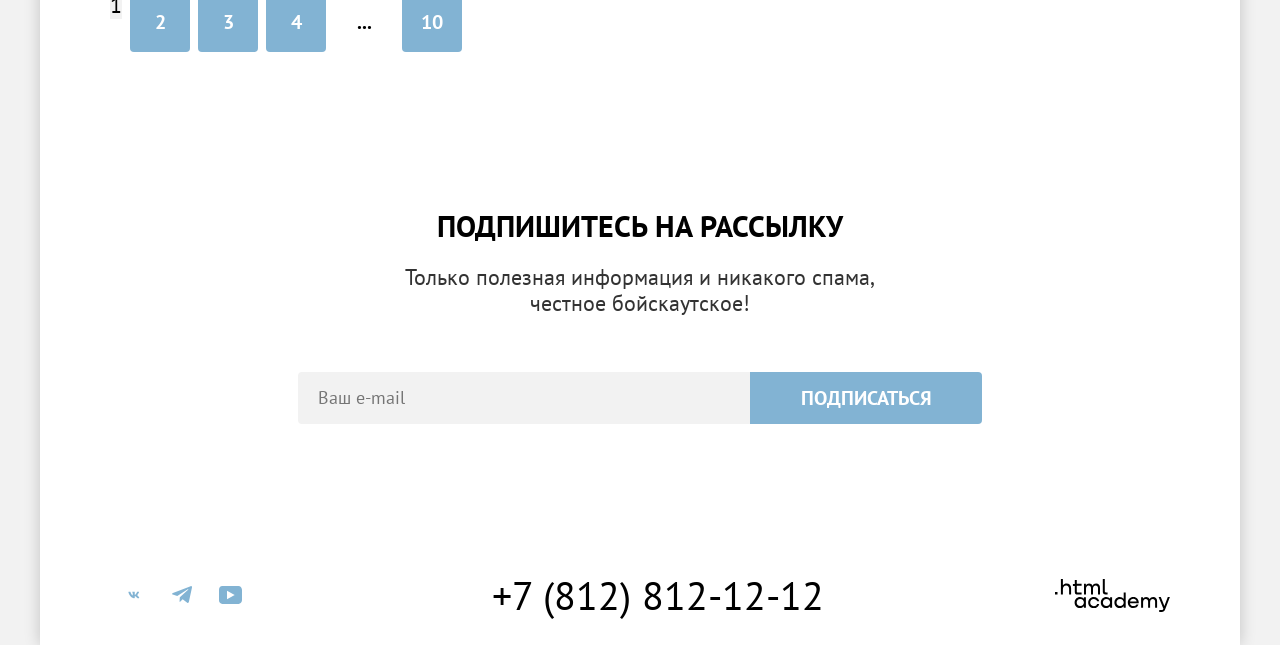
==== commit fb99e5e7: "Исправления на допуск" ====
--- a/catalog.html
+++ b/catalog.html
@@ -11,19 +11,19 @@
   <body>
     <div class="container">
       <header class="header" data-test="header">
-        <a class="logo-link" href="index.html" aria-current="page">
+        <a class="logo-link" href="index.html">
           <img class="logo" src="images/svg/logotypes/sedona-logo.svg" width="140" height="70" alt="Логотип Седоны">
         </a>
         <nav class="navigation">
           <ul class="navigation-list">
             <li class="navigation-item">
-              <a class="navigation-link navigation-link-current" href="index.html" aria-current="page">Главная</a>
+              <a class="navigation-link navigation-link-current" href="index.html">Главная</a>
             </li>
             <li class="navigation-item">
-              <a class="navigation-link" href="about.html">О Седоне</a>
+              <a class="navigation-link" href="#">О Седоне</a>
             </li>
             <li class="navigation-item">
-              <a class="navigation-link" href="catalog.html">Гостиницы</a>
+              <a class="navigation-link" href="catalog.html" aria-current="page">Гостиницы</a>
             </li>
           </ul>
           <ul class="navigation-user-list">
@@ -111,11 +111,11 @@
 
                 <div class="range-field">
                 <div class="range-input-wrapper">
-                  <input class="input range-input" type="number" name="price-from" value="0" id="from">
+                  <input class="input range-input" type="number" name="price-from" value="0" id="from" placeholder="Цена">
                   <label class="range-label" for="from">От</label>
                 </div>
                 <div class="range-input-wrapper">
-                  <input class="input range-input" type="number" name="price-to" value="9000" id="to">
+                  <input class="input range-input" type="number" name="price-to" value="9000" id="to" placeholder="Цена">
                   <label class="range-label" for="to">До</label>
                 </div>
               </div>
@@ -181,7 +181,7 @@
               <button class="button button-favorite" type="button">В избранное
                 <span class="visually-hidden">В избранное</span>
               </button>
-              <p class="stars">
+              <p class="stars stars-four">
                 <span class="visually-hidden">Четыре звезды</span>
               </p>
               <p class="rating">Рейтинг: 8,5</p>
@@ -201,7 +201,7 @@
                 <button class="button button-favorite button-favorite-checked" type="button">В избранном
                   <span class="visually-hidden">В избранное</span>
                 </button>
-                <p class="stars"></p>
+                <p class="stars stars-four"></p>
                 <span class="visually-hidden">Четыре звезды</span>
                 <p class="rating">Рейтинг: 9,2</p>
                 </li>
@@ -248,7 +248,7 @@
           </ul>
           <ul class="pagination">
             <li class="pagination-item">
-              <a class="pagination-link pagination-current" href="#" aria-current="page">1</a>
+              <span class="pagination-current">1</span>
             </li>
             <li class="pagination-item">
               <a class="pagination-link" href="#">2</a>
@@ -297,10 +297,11 @@
             </li>
           </ul>
           <div class="footer-info-contacts">
-          <a class="footer-info-phone" href="tel:+78128121212">+7 (812) 812-12-12</a>
+          <a class="footer-info-phone" href="tel:+78128121212">+7 (812) 812-12-12
           <span class="visually-hidden">Телефон для бронирования</span>
+          </a>
           </div>
-          <a class="dev-link" href="https://htmlacademy.ru/intensive/htmlcss">
+          <a class="dev-link" href="https://htmlacademy.ru/intensive/htmlcss" target="_blank">
             <span class="visually-hidden">Логотип разработчика сайта -htmlacademy</span>
           </a>
       </footer>
--- a/styles/styles.css
+++ b/styles/styles.css
@@ -36,14 +36,21 @@
   --bg-color-social-active: #68A2CA4D;
   --bg-color-html-academy-active: #7561574D;
   --bg-color-hover-one: #68A2CA;
-  --bg-color-hover-two:  #6C9E42;
-
+  --bg-color-hover-two: #6C9E42;
+  --bg-color-hover-three: #E5E5E5;
+  --bg-color-modal: rgba(242, 242, 242, 0.8);
+  --bg-color-grey-lightest: #f2f2f2;
+
+
+  /*Чекбоксы*/
+  --checkbox-color-one: #3F5E72;
 
 
   /*Кнопки*/
 
   --btn-bg-one: #756157;
   --btn-bg-hover-one: #615048;
+  --btn-bg-three: #83B3D3;
 
 
   /*Цвета текстов*/
@@ -54,7 +61,8 @@
   --text-color-error: #FF5757;
   --text-color-active: #FFFFFF4D;
   --text-color-disabled: #0000004D;
-
+  --color-black-transparent-30: rgba(0, 0, 0, 0.3);
+  --color-white-transparent-30: rgba(255, 255, 255, 0.3);
 
   /*Teнь*/
 
@@ -62,14 +70,15 @@
 
   /*Рамки*/
 
-  --border-color:  #E5E5E5;
+  --border-color: #E5E5E5;
   --border-bottom-color: #E6E6E6;
   --outline-one: #83B3D3;
-  --outline-two:  #68A2CA;
+  --outline-two: #68A2CA;
 
   /*Линии*/
 
   --bottom-line-nav: #756257;
+  --bottom-line-card: #0000004D;
 }
 
 html {
@@ -77,20 +86,26 @@
 }
 
 body {
+  min-width: 1200px;
   margin: 0;
   height: 100%;
   font-family: var(--font-family-basic);
   font-size: 22px;
   line-height: 26px;
   background-color: var(--body-bg-color);
-  color: var(--text-color-middle);}
-
-  img {
-    display: block;
-    height: auto;
-    max-width: 100%;
-    object-fit: contain;
-  }
+  color: var(--text-color-middle);
+}
+
+img {
+  display: block;
+  height: auto;
+  max-width: 100%;
+}
+
+*::before,
+*::after {
+  box-sizing: border-box;
+}
 
 .container {
   display: flex;
@@ -111,6 +126,11 @@
   color: inherit;
   font-family: inherit;
   margin-bottom: -8px;
+  transition: opacity 0.3s ease;
+}
+
+.logo-link:hover {
+  opacity: 80%;
 }
 
 .logo {
@@ -165,7 +185,7 @@
 
 .navigation-link:hover,
 .navigation-link:focus-visible {
-  opacity: 50%;
+  opacity: 60%;
 }
 
 .navigation-link-current {
@@ -206,11 +226,10 @@
 
 .button:focus-visible {
   background-color: var(--btn-bg-hover-one);
-  outline-color: var(--outline-one);
 }
 
 .button:active {
-  color:var(--text-color-active);
+  color: var(--text-color-active);
 }
 
 .navigation-user-list {
@@ -236,6 +255,10 @@
   transition: opacity 0.3s ease;
 }
 
+.navigation-user-link:hover {
+  opacity: 50%;
+}
+
 .count {
   display: block;
   background-color: var(--bg-color-fourth);
@@ -245,7 +268,7 @@
   position: absolute;
   top: 12px;
   right: 5px;
-  border-radius: 50%;
+  border-radius: 100vw;
   box-sizing: border-box;
   padding: 5px;
   font-family: var(--font-family-basic);
@@ -255,13 +278,13 @@
   text-align: center;
 }
 
-.navigation-user-item:nth-child(1) {
+.navigation-user-link-search {
   background-image: url("../images/svg/header-icons/icon-search.svg");
   background-repeat: no-repeat;
   background-position: center;
 }
 
-.navigation-user-item:nth-child(2) {
+.navigation-user-link-count {
   background-image: url("../images/svg/header-icons/icon-heart.svg");
   background-repeat: no-repeat;
   background-position: center;
@@ -329,19 +352,17 @@
   grid-template-columns: repeat(3, 1fr);
   padding: 0;
   margin: 0;
+  list-style: none;
 }
 
 .advantages-item {
   display: flex;
   background-color: var(--bg-color-first);
-}
-
-.advantages-image {
-  margin-left: auto;
 }
 
 .advantages-item:nth-child(1),
 .advantages-item:nth-child(5) {
+
   grid-column: span 3;
 }
 
@@ -356,9 +377,8 @@
 
 .card {
   color: var(--text-color-light);
-  width: 340px;
-  min-height: 325px;
-  padding: 30px;
+  min-height: 385px;
+  padding: 30px 80px;
   display: flex;
   flex-direction: column;
   justify-content: center;
@@ -367,6 +387,10 @@
 
 .card-img {
   min-height: auto;
+}
+
+.card-light {
+  min-height: 325px;
 }
 
 .card-last {
@@ -388,8 +412,8 @@
 
 .card-title {
   margin: 0;
-  padding: 30px 0 30px 0;
   width: 175px;
+  padding: 0 0 33px 0;
   position: relative;
   font-weight: 700;
   font-size: 24px;
@@ -411,12 +435,8 @@
   transform: translateX(-50%)
 }
 
-.card-title-middle {
-  padding: 50px 0 35px 0;
-}
-
 .card-title-middle::after {
-  background-color: var(--text-color-middle);
+  background-color: var(--bottom-line-card);
 }
 
 .card-title-services {
@@ -457,8 +477,7 @@
 
 .card-description {
   margin: 0;
-  padding: 30px 55px;
-  min-height: 63px;
+  padding: 30px 0 0 0;
   font-weight: 400;
   font-size: 18px;
   line-height: 21px;
@@ -546,8 +565,8 @@
   background-position: center;
   background-repeat: no-repeat;
   background-size: cover;
-  margin: 0 0 20px 0;
-  height: 415px;
+  margin: 0;
+  padding: 96px 258px 104px;
   display: flex;
   flex-direction: column;
   justify-content: center;
@@ -555,13 +574,15 @@
 }
 
 .subscription-title {
-  margin-bottom: 20px;
+  margin: 0 0 20px 0;
   color: var(--text-color-light);
 }
 
 .subscription-description {
-  margin-bottom: 54px;
+  margin: 0 0 56px 0;
+  width: 475px;
   color: var(--text-color-light);
+  box-sizing: border-box;
 }
 
 .subscription-form {
@@ -571,20 +592,33 @@
 }
 
 .subscription-form input {
-  width: 100%;
   padding: 14px 20px;
-  border-radius:  4px 0 0 4px;
+  border-radius: 4px 0 0 4px;
   border: none;
+  font-family: inherit;
+  font-weight: 400;
+  font-size: 18px;
+  line-height: 24px;
+  cursor: pointer;
+  transition: background-color 0.3s ease;
+}
+
+.subscription-email:hover,
+.subscription-email:focus-visible {
+  background-color: var(--bg-color-hover-three);
 }
 
 .button-subscription {
   background-color: var(--bg-color-first);
-  width: 232px;
-  height: 52px;
-  margin-left: auto;
+  padding: 8px 50px;
+  font-family: inherit;
+  font-weight: 700;
+  font-size: 20px;
+  line-height: 36px;
+  text-align: center;
+  text-transform: uppercase;
   border: none;
-  border-radius:  0 4px 4px 0;
-  outline: none;
+  border-radius: 0 4px 4px 0;
 }
 
 .button-subscription:hover,
@@ -596,22 +630,26 @@
   background-color: var(--bg-color-first);
 }
 
-.mail-input {
-  border: none;
-}
-
 .button-mail {
   height: auto;
   border-radius: 0 4px 4px 0;
 }
 
-.footer-info {
+.footer {
   display: grid;
-  grid-template-columns: repeat(3, 1fr);
-  padding: 27px 70px 30px;
+  grid-template-columns: min-content 1fr min-content;
+  align-items: center;
+  gap: 40px;
+  padding: 47px 70px 30px;
+}
+
+.footer-info-contacts {
+  display: flex;
+  justify-content: center;
 }
 
 .footer-info-phone {
+  display: block;
   font-family: var(--font-family-basic);
   font-weight: 400;
   font-size: 40px;
@@ -636,47 +674,61 @@
 }
 
 .footer-info-list {
-  margin: 0;
-  padding: 0;
-  list-style: none;
-  display: flex;
+  display: flex;
+  flex-wrap: wrap;
+  min-width: 150px;
+  max-width: 250px;
+  padding: 0;
+  margin: 0;
+  list-style-type: none;
 }
 
 .social-link {
-  display: block;
-  width: 47px;
+  display: flex;
+  justify-content: center;
+  align-items: center;
+  width: 48px;
   height: 40px;
+}
+
+.social-link::before {
+  content: "";
+  display: block;
+  width: 24px;
+  height: 18px;
+  mask-repeat: no-repeat;
   mask-position: center;
-  mask-repeat: no-repeat;
+  mask-size: contain;
   background: var(--bg-color-first);
   transition: background-color 0.3s ease;
 }
 
-.social-link:hover {
+.social-link:hover::before {
   background-color: var(--bg-color-social-hover);
 }
 
-.social-link:focus-visible {
+.social-link:focus-visible::before {
   background-color: var(--bg-color-social-hover);
 }
 
-.social-link:active {
-  background-color:  var(--bg-color-social-active);
-}
-
-.social-link-vk {
+.social-link:active::before {
+  background-color: var(--bg-color-social-active);
+}
+
+.social-link-vk::before {
   mask-image: url("../images/svg/social-icons/social-vk.svg");
 }
 
-.social-link-telegram {
+.social-link-telegram::before {
   mask-image: url("../images/svg/social-icons/social-telegram.svg");
 }
 
-.social-link-youtube {
+.social-link-youtube::before {
   mask-image: url("../images/svg/social-icons/social-youtube.svg");
 }
 
-.htmlacademy-link {
+.dev-link::before {
+  content: "";
   display: block;
   width: 115px;
   height: 33px;
@@ -688,146 +740,474 @@
   transition: background-color 0.3s ease;
 }
 
-.htmlacademy-link:hover {
+.dev-link:hover::before {
   background-color: var(--btn-bg-one);
 }
 
-.htmlacademy-link:focus-visible {
+.dev-link:focus-visible::before {
   background-color: var(--btn-bg-one);
 }
 
-.htmlacademy-link:active {
+.dev-link:active::before {
   background-color: var(--bg-color-html-academy-active);
 }
 
+/*---------------------Modal----------------------------------------*/
+
+.modal-container {
+  position: fixed;
+  top: 0;
+  left: 0;
+  display: flex;
+  width: 100%;
+  height: 100%;
+  background-color: var(--bg-color-modal);
+  z-index: 2;
+}
+
+.modal-container-close {
+  display: none;
+}
+
+.modal-auth {
+  position: relative;
+  margin: auto;
+  padding: 64px 70px;
+  background-color: var(--basic-bg-color);
+  width: 717px;
+  border-radius: 30px;
+  box-shadow: 0 25px 50px 0 rgba(0, 0, 0, 0.15);
+  box-sizing: border-box;
+}
+
+.modal-close-button {
+  position: absolute;
+  padding: 0;
+  top: 64px;
+  right: 52px;
+  width: 52px;
+  height: 52px;
+  background-color: var(--body-bg-color);
+  border: none;
+  border-radius: 50%;
+  background-image: url(../images/svg/cross.svg);
+  background-repeat: no-repeat;
+  background-position: center;
+  cursor: pointer;
+}
+
+.modal-title {
+  margin: 0 0 64px 0;
+  padding: 0;
+  font-family: inherit;
+  font-weight: 700;
+  font-size: 30px;
+  line-height: 36px;
+  text-transform: uppercase;
+}
+
+
+.search-form {
+  display: grid;
+  grid-template-columns: repeat(2, 1fr);
+  gap: 23px 86px;
+}
+
+.field-item {
+  display: grid;
+  grid-template-columns: 137px 1fr;
+  align-items: center;
+}
+
+.field-item:has([type="text"]) {
+  grid-column: 1 / -1;
+}
+
+.form-label {
+  font-family: inherit;
+  font-weight: 700;
+  font-size: 20px;
+  line-height: 24px;
+  text-transform: capitalize;
+  color: var(--text-color-dark);
+}
+
+.date-input {
+  font-family: var(--font-family-basic);
+  border-radius: 4px;
+  max-width: 440px;
+  padding: 14px 58px 14px 20px;
+  background-image: url("../images/svg/date.svg");
+  background-repeat: no-repeat;
+  background-position: right 20px center;
+  background-size: 20px 20px;
+  font-weight: 700;
+  font-size: 18px;
+  line-height: 24px;
+  background-color: var(--body-bg-color);
+  border: none;
+  transition: background-color 0.3s ease;
+  cursor: pointer;
+}
+
+.date-input::placeholder {
+  color: var(--border-color);
+}
+
+.date-input:hover,
+.date-input:focus-visible {
+  background-color: var(--bg-color-hover-three);
+}
+
+.form-message {
+  grid-column: 2 / 3;
+  font-family: inherit;
+  font-weight: 400;
+  font-size: 16px;
+  line-height: 21px;
+  margin: 0;
+  padding-left: 19px;
+}
+
+.form-message-error {
+  color: var(--text-color-error);
+}
+
+.counter {
+  display: grid;
+  grid-template-columns: 36px 32px 36px;
+  align-items: center;
+  gap: 2px;
+  background-color:var(--bg-color-grey-lightest);
+  border-radius: 4px;
+  width: 110px;
+}
+
+.counter-button {
+  display: flex;
+  justify-content: center;
+  align-items: center;
+  width: 100%;
+  height: 100%;
+  padding: 0;
+  border: none;
+  background-color: var(--bg-color-grey-lightest);
+  cursor: pointer;
+}
+
+.counter-button-minus {
+  border-radius: 4px 0 0 4px;
+}
+
+.counter-button-plus {
+  border-radius: 0 4px 4px 0;
+}
+
+.counter-button::before {
+  content: "";
+  display: block;
+  width: 20px;
+  height: 20px;
+  mask-repeat: no-repeat;
+  mask-position: center;
+  mask-size: contain;
+}
+
+.counter-button-minus::before {
+  mask-image: url("../images/svg/minus.svg");
+  background-color: var(--text-color-dark);
+}
+
+.counter-button-plus::before {
+  mask-image: url("../images/svg/plus.svg");
+  background-color: var(--text-color-dark);
+
+}
+
+.counter-button:hover::before,
+.counter-button:focus::before {
+  background-color: black;
+}
+
+.counter-button:active::before {
+  background-color: var(--text-color-dark);
+}
+
+.modal-number {
+  min-width: 32px;
+  min-height: 48px;
+  border: none;
+  text-align: center;
+  background-color: var(--bg-color-grey-lightest);
+  font-family: var(--font-family-basic);
+  font-weight: 700;
+  font-size: 18px;
+  line-height: 20px;
+}
+
+.tooltip-wrapper {
+  position: relative;
+  display: flex;
+  gap: 10px;
+  align-items: center;
+}
+
+.info-button {
+  display: flex;
+  justify-content: center;
+  align-items: center;
+  padding: 0;
+  width: 26px;
+  height: 26px;
+  background-color: var(--bg-color-first);
+  border-radius: 50%;
+  border: none;
+  cursor: pointer;
+}
+
+.info-button:hover {
+  opacity: 0.9;
+}
+
+.info-button::after {
+  content: "";
+  display: block;
+  width: 12px;
+  height: 12px;
+  mask-image: url("../images/svg/tooltype.svg");
+  mask-repeat: no-repeat;
+  mask-position: center;
+  mask-size: contain;
+  background-color: var(--basic-bg-color);
+}
+
+.tooltip {
+  display: none;
+  position: absolute;
+  top: 41px;
+  left: 55%;
+  transform: translateX(-50%);
+  width: 256px;
+  padding: 22px 21px;
+  font-size: 16px;
+  line-height: 20px;
+  border-radius: 10px;
+  background-color: var(--text-color-middle);
+  color: var(--text-color-light);
+  z-index: 10;
+  box-sizing: border-box;
+}
+
+.tooltip::before {
+  content: "";
+  position: absolute;
+  top: -8px;
+  left: 0;
+  right: 0;
+  margin: 0 auto;
+  background-image: url("../images/svg/triangle.svg");
+  width: 19px;
+  height: 9px;
+}
+
+.info-button:hover + .tooltip,
+.info-button:focus + .tooltip {
+  display: block;
+}
+
+.modal-button {
+  grid-column: 1 / -1;
+  margin-top: 25px;
+  max-width: 577px;
+  min-height: 60px;
+  border-radius: 10px;
+  background-color: var(--btn-bg-three);
+}
+
+.modal-button:hover,
+.modal-button:focus {
+  background-color: var(--bg-color-social-hover);
+}
+
+.modal-button:active {
+  background-color: var(--color-blue-medium);
+  color: var(--color-white-transparent-30);
+}
+
+.modal-close-button {
+  position: absolute;
+  display: flex;
+  justify-content: center;
+  align-items: center;
+  top: 64px;
+  right: 52px;
+  width: 52px;
+  height: 52px;
+  border-radius: 50%;
+  border: none;
+  background-color: var(--color-grey-lightest);
+  cursor: pointer;
+}
+
+.modal-close-button:hover {
+  background-color: var(--color-grey);
+}
+
+.modal-close-button:active {
+  opacity: 0.3;
+}
+
+.modal-close-button::before {
+  content: "";
+  display: block;
+  width: 14px;
+  height: 14px;
+  mask-image: url("../images/icons/ui/cross.svg");
+  mask-repeat: no-repeat;
+  mask-position: center;
+  mask-size: contain;
+  background-color: var(--color-black);
+}
+
+
 /*---------------------Catalog----------------------------------------*/
 
-.catalog-hero {
+.filter {
   background-image: url("../images/background/filter.jpg");
   background-color: var(--bg-color-images);
   color: var(--text-color-light);
-  padding: 35px 70px 50px;
+  padding: 35px 70px 70px;
   margin: 0;
   align-items: start;
-}
-
-.catalog-hero-title {
+
+}
+
+.filter-title {
   font-family: var(--font-family-basic);
   font-weight: 700;
   font-size: 60px;
   line-height: 78px;
-  margin: 0 0 8px 0;
+  margin: 0 0 10px 0;
   padding: 0;
   white-space: pre-line;
 }
 
-.hero-navigation {
-  margin-bottom: 40px;
-  padding: 0;
-}
-
-.hero-breadcrumbs {
+.filter-navigation {
+  margin-bottom: 44px;
+  padding: 0;
+}
+
+.filter-breadcrumbs-list {
   margin: 0;
   padding: 0;
   list-style: none;
   display: flex;
-  gap: 10px;
-}
-
-.hero-breadcrumbs-item {
-  position: relative;
-  padding-left: 8px;
-
-}
-
-.hero-breadcrumbs-link {
+  flex-wrap: wrap;
+  align-items: center;
+}
+
+.filter-breadcrumbs-item {
+  display: flex;
+  align-items: center;
+}
+
+.filter-breadcrumbs-item:not(:last-child)::after {
+  content: "";
+  display: block;
+  width: 7px;
+  height: 10px;
+  margin: 0 10px;
+  mask-repeat: no-repeat;
+  mask-position: center;
+  mask-size: contain;
+  mask-image: url(../images/svg/breadcrumbs.svg);
+  background-color: var(--basic-bg-color);
+}
+
+.filter-breadcrumbs-link {
   font-weight: 400;
   font-size: 16px;
   line-height: 21px;
-  display: block;
-  width: 23px;
-  height: 25px;
-  background-image: url(../images/svg/home.svg);
-  background-repeat: no-repeat;
-  background-size: 13px 15px;
-  background-position: center;
-  margin: 0 15px 0 -5px;
-  position: relative;
-  transition: color 0.3s ease;
-}
-
-.hero-breadcrumbs-link:hover{
+  display: flex;
+  justify-content: center;
+  align-items: center;
+  width: 15px;
+  height: 15px;
+  cursor: pointer;
+}
+
+.filter-breadcrumbs-link-home::before {
+  content: "";
+  display: block;
+  width: 15px;
+  height: 15px;
+  mask-repeat: no-repeat;
+  mask-position: center;
+  mask-size: contain;
+  mask-image: url(../images/svg/home.svg);
+  background-color: var(--basic-bg-color);
+  transition: background-color 0.3s ease;
+
+}
+
+.filter-breadcrumbs-link-home:hover::before {
+  background-color: var(--text-color-active);
+}
+
+.filter-breadcrumbs-link:hover {
   color: var(--text-color-active);
 }
 
-.hero-breadcrumbs-link:focus-visible{
-  outline: none;
-}
-
-.hero-breadcrumbs-link:active{
+.filter-breadcrumbs-link:active {
   color: var(--text-color-active);
 }
 
-
-
-.hero-breadcrumbs-link-active {
+.filter-breadcrumbs-link-active {
   background-image: none;
   width: auto;
-  display: inline-block;
-  vertical-align: bottom;
   cursor: pointer;
-}
-
-
-.hero-breadcrumbs-item:not(:last-child) {
-
-  &::after {
-    content: url("../images/svg/breadcrumbs.svg");
-    display: block;
-    background-repeat: no-repeat;
-    background-size: 8px 20px;
-    background-position: center;
-    cursor: pointer;
-    position: absolute;
-    top: 2px;
-    left: 34px;
-    width: 24px;
-  }
-}
-
-.hero-filter-form {
-  display: flex;
-  flex-wrap: wrap;
+  font-family: inherit;
+  font-weight: 400;
+  font-size: 16px;
+  line-height: 21px;
+}
+
+.filter-form {
+  display: flex;
   gap: 70px;
 }
 
-.hero-filter-group {
+.filter-group {
   border: none;
   margin: 0;
   padding: 0;
 }
 
-.hero-filter-group-range {
-  margin-left: auto;
-  display: flex;
-}
-
-.hero-filter-group legend {
+.filter-group-title {
+  padding: 0;
+  margin-bottom: 32px;
+  text-transform: capitalize;
+}
+
+.filter-group-range {
+  margin-left: 80px;
+  width: 288px;
+
+}
+
+.filter-group legend {
   font-weight: 700;
   font-size: 20px;
   line-height: 24px;
 }
 
-.hero-filter-title {
-  margin-bottom: 32px;
-}
-
-.hero-infrastructure-list,
-.hero-housing-list {
+.infrastructure-list,
+.housing-list {
   margin: 0;
   padding: 0;
   list-style-type: none;
   display: flex;
+  flex-wrap: wrap;
   flex-direction: column;
   gap: 16px;
 }
@@ -837,12 +1217,150 @@
   font-weight: 400;
   font-size: 18px;
   line-height: 23px;
-}
-
-
+  display: flex;
+  /* flex-direction: row-reverse; */
+  justify-content: start;
+  align-items: center;
+  gap: 18px;
+  cursor: pointer;
+}
+
+.control-input {
+  appearance: none;
+  display: flex;
+  justify-content: center;
+  align-items: center;
+  margin: 0;
+  width: 20px;
+  height: 20px;
+  background-color: var(--basic-bg-color);
+  border-radius: 4px;
+  cursor: pointer;
+}
+
+.control-input::before {
+  content: "";
+  width: 12px;
+  height: 10px;
+  opacity: 0;
+  mask-repeat: no-repeat;
+  mask-position: center;
+  mask-size: contain;
+  background-color: var(--checkbox-color-one);
+}
+
+.control-input[type="radio"] {
+  border-radius: 50%;
+}
+
+.control-input:checked::before {
+  opacity: 1;
+}
+
+.control-input[type="checkbox"]::before {
+  mask-image: url("../images/svg/select-icons/select-infrastructure.svg");
+}
+
+.control-input[type="radio"]::before {
+  mask-image: url("../images/svg/select-icons/select-radio.svg");
+}
+
+.range-field {
+  display: flex;
+  margin-bottom: 45px;
+  gap: 2px;
+}
+
+.range-input-wrapper {
+  position: relative;
+
+}
+
+.range-input {
+  width: 145px;
+  height: 48px;
+  display: inline-block;
+  padding: 12px 53px 12px 20px;
+  box-sizing: border-box;
+  font-family: var(--font-family-basic);
+  font-weight: 700;
+  font-size: 18px;
+  line-height: 24px;
+  background-color: #F2F2F2;
+  border: none;
+  transition: background-color 0.3s ease;
+}
+
+.range-input:hover,
+.range-input:focus-visible {
+  background-color: #E5E5E5;
+}
+
+.range-input[name="price-from"] {
+  border-radius: 4px 0 0 4px;
+}
+
+.range-input[name="price-to"] {
+  border-radius: 0 4px 4px 0;
+}
+
+.range-label {
+  position: absolute;
+  right: 20px;
+  top: 50%;
+  transform: translateY(-50%);
+  text-transform: lowercase;
+  font-family: var(--font-family-basic);
+  font-weight: 700;
+  font-size: 18px;
+  line-height: 24px;
+  text-align: right;
+  color: var(--color-black-transparent-30);
+}
+
+.range-scale {
+  position: relative;
+  height: 4px;
+  background-color: var(--color-white-transparent-30);
+}
+
+.range-bar {
+  position: absolute;
+  height: 4px;
+  background-color: var(--color-white-transparent-30);
+}
+
+.range-toggle {
+  position: absolute;
+  width: 20px;
+  height: 20px;
+  background-color: var(--basic-bg-color);
+  border: none;
+  border-radius: 5px;
+  cursor: pointer;
+}
+
+.range-toggle:hover,
+.range-toggle:focus {
+  box-shadow: 0 4px 10px 0 rgba(0, 0, 0, 0.25);
+}
+
+.range-toggle:active {
+  border: 2px solid var(--color-blue-light);
+  box-shadow: 0 7px 15px 0 rgba(0, 0, 0, 0.4);
+}
+
+.toggle-min {
+  top: -8px;
+}
+
+.toggle-max {
+  top: -8px;
+  right: -10px;
+}
 
 .search-result {
-  padding: 50px 70px 60px;
+  padding: 52px 70px 60px;
   width: 100%;
   box-sizing: border-box;
 }
@@ -850,29 +1368,18 @@
 .search-wrapper {
   display: flex;
   justify-content: space-between;
-  margin-bottom: 40px;
-}
-
-.field {
-  display: inline-block;
-  padding: 12px 20px;
-  height: 22px;
-  width: 143px;
-  font-family: var(--font-family-basic);
-  color: var(--text-color-dark);
-  font-weight: 700;
-  font-size: 18px;
-  line-height: 24px;
+  margin-bottom: 38px;
 }
 
 .search-result-title {
   font-weight: 700;
   font-size: 30px;
-  line-height: 36px;
-  margin: 0;
+  line-height: 40px;
+  margin: 0 135px 0 0;
   padding: 0;
   text-transform: uppercase;
   white-space: pre-line;
+
 }
 
 .custom-select-wrapper {
@@ -889,33 +1396,33 @@
   color: var(--text-color-middle);
   display: block;
   width: 292px;
-  height: 49px;
-  padding: 14px 20px;
+  padding: 12px 18px;
   border: 2px solid var(--border-color);
   border-radius: 4px;
   appearance: none;
   cursor: pointer;
   transition: border-color 0.3s ease;
-}
-
-.custom-select:hover{
+  box-sizing: border-box;
+}
+
+.custom-select:hover {
   border-color: var(--outline-two);
 }
 
-.custom-select:focus-visible{
+.custom-select:focus-visible {
   border-color: var(--outline-two);
   outline: none;
 }
 
-.custom-select:disabled{
-  border-color:  var(--bg-color-disabled);
+.custom-select:disabled {
+  border-color: var(--bg-color-disabled);
   color: var(--bg-color-disabled);
 }
 
 .custom-select-wrapper::after {
   content: "";
   position: absolute;
-  right: 14px;
+  right: 20px;
   top: 50%;
   transform: translateY(-50%);
   background-image: url("../images/svg/select-icons/select-hotels.svg");
@@ -943,6 +1450,7 @@
   background-position: center;
   background-repeat: no-repeat;
   border: 2px solid var(--border-color);
+  box-sizing: border-box;
 }
 
 .view-active {
@@ -966,19 +1474,24 @@
   padding-top: 56px;
   flex-direction: column;
   gap: 32px;
+  margin-left: auto;
 }
 
 .button-apply {
+  /* width: 191px; */
   background-color: var(--bg-color-first);
   transition: background-color 0.3s ease;
+  box-sizing: border-box;
+  display: block;
+  padding: 8px 50px;
 }
 
 .button-apply:hover {
-  background-color:var(--bg-color-hover-one);
+  background-color: var(--bg-color-hover-one);
 }
 
 .button-apply:focus-visible {
-  background-color:var(--bg-color-hover-one);
+  background-color: var(--bg-color-hover-one);
 }
 
 .button-apply:active {
@@ -991,22 +1504,21 @@
   transition: color 0.3s ease;
 }
 
-.button-reset:hover{
+.button-reset:hover {
   color: var(--text-color-active);
   background-color: transparent;
 }
 
-.button-reset:focus-visible{
+.button-reset:focus-visible {
   color: var(--text-color-active);
   background-color: transparent;
   outline: none;
   border: 1px solid var(--outline-one);
 }
 
-.button-reset:active{
+.button-reset:active {
   color: var(--text-color-active);
 }
-
 
 .card-image {
   background-color: var(--bg-color-images);
@@ -1028,8 +1540,8 @@
   display: grid;
   grid-template-columns: repeat(3, 1fr);
   gap: 20px;
-  max-width: 1060px;     /* ограничение по ширине */
-  margin-left: auto;     /* центрируем, если нужно */
+  max-width: 1060px;
+  margin-left: auto;
   margin-right: auto;
 }
 
@@ -1076,7 +1588,7 @@
 .hotel-wrapper {
   display: flex;
   flex-direction: column;
- }
+}
 
 .button-more {
   text-decoration: none;
@@ -1093,11 +1605,11 @@
 }
 
 .button-favorite:hover {
-  background-color:var(--bg-color-hover-one);
+  background-color: var(--bg-color-hover-one);
 }
 
 .button-favorite:focus-visible {
-  background-color:var(--bg-color-hover-one);
+  background-color: var(--bg-color-hover-one);
   outline: none;
 }
 
@@ -1108,7 +1620,7 @@
 
 .button-favorite-checked {
   background-color: var(--bg-color-fourth);
-   transition: background-color 0.3s ease;
+  transition: background-color 0.3s ease;
 }
 
 .button-favorite-checked:hover {
@@ -1151,47 +1663,30 @@
   padding: 0;
   background-image: url("../images/svg/star.svg");
   background-repeat: repeat-x;
-  background-position: center;
+  background-position: left;
   position: relative;
-  margin-left: -24px;
-
-  &::before {
+  background-size: 24px 17px;
+}
+
+.stars::after {
     content: "";
     position: absolute;
-    width: 20px;
+    width: 48px;
     height: 40px;
-    background-color: #f0b3e0;
-    z-index: 2;
-    bottom: 0;
-    left: 0;
-  }
-
-  &::after{
-    content: "";
-    position: absolute;
-    width: 72px;
-    height: 40px;
-    background-color: #f0b3e0;
+    background-color: var(--basic-bg-color);
     z-index: 2;
     bottom: 0;
     right: 0;
   }
-}
-
-.stars-three {
-
-  &::after {
+
+.stars-three::after {
     content: "";
-    width: 90px;
-  }
-}
-
-.stars-two {
-
-  &::after {
+    width: 70px;
+}
+
+.stars-two::after {
     content: "";
-    width: 108px;
-  }
+    width: 92px;
 }
 
 .rating {
@@ -1238,7 +1733,7 @@
   transition: background-color 0.3s ease;
 }
 
-.pagination-link:hover{
+.pagination-link:hover {
   background-color: var(--bg-color-hover-one);
 }
 
@@ -1286,6 +1781,7 @@
   background-color: transparent;
   color: var(--text-color-dark);
   margin: 0;
+  padding-top: 96px;
 }
 
 .subscription-hotels h2 {
@@ -1309,6 +1805,13 @@
 .mail-input {
   background-color: var(--body-bg-color);
   font-family: inherit;
+  cursor: pointer;
+}
+
+.mail-input:hover,
+.mail-input:focus-visible {
+  background-color: var(--bg-color-hover-three);
+
 }
 
 .button-mail {
@@ -1317,13 +1820,19 @@
   transition: background-color 0.3s ease;
 }
 
+.button-mail-catalog {
+  font-family: inherit;
+  font-weight: 700;
+  font-size: 20px;
+  line-height: 36px;
+}
+
 .button-mail:hover {
-  background-color:var(--bg-color-hover-one);
+  background-color: var(--bg-color-hover-one);
 }
 
 .button-mail:focus-visible {
-  background-color:var(--bg-color-hover-one);
-  outline: none;
+  background-color: var(--bg-color-hover-one);
 }
 
 .button-mail:active {
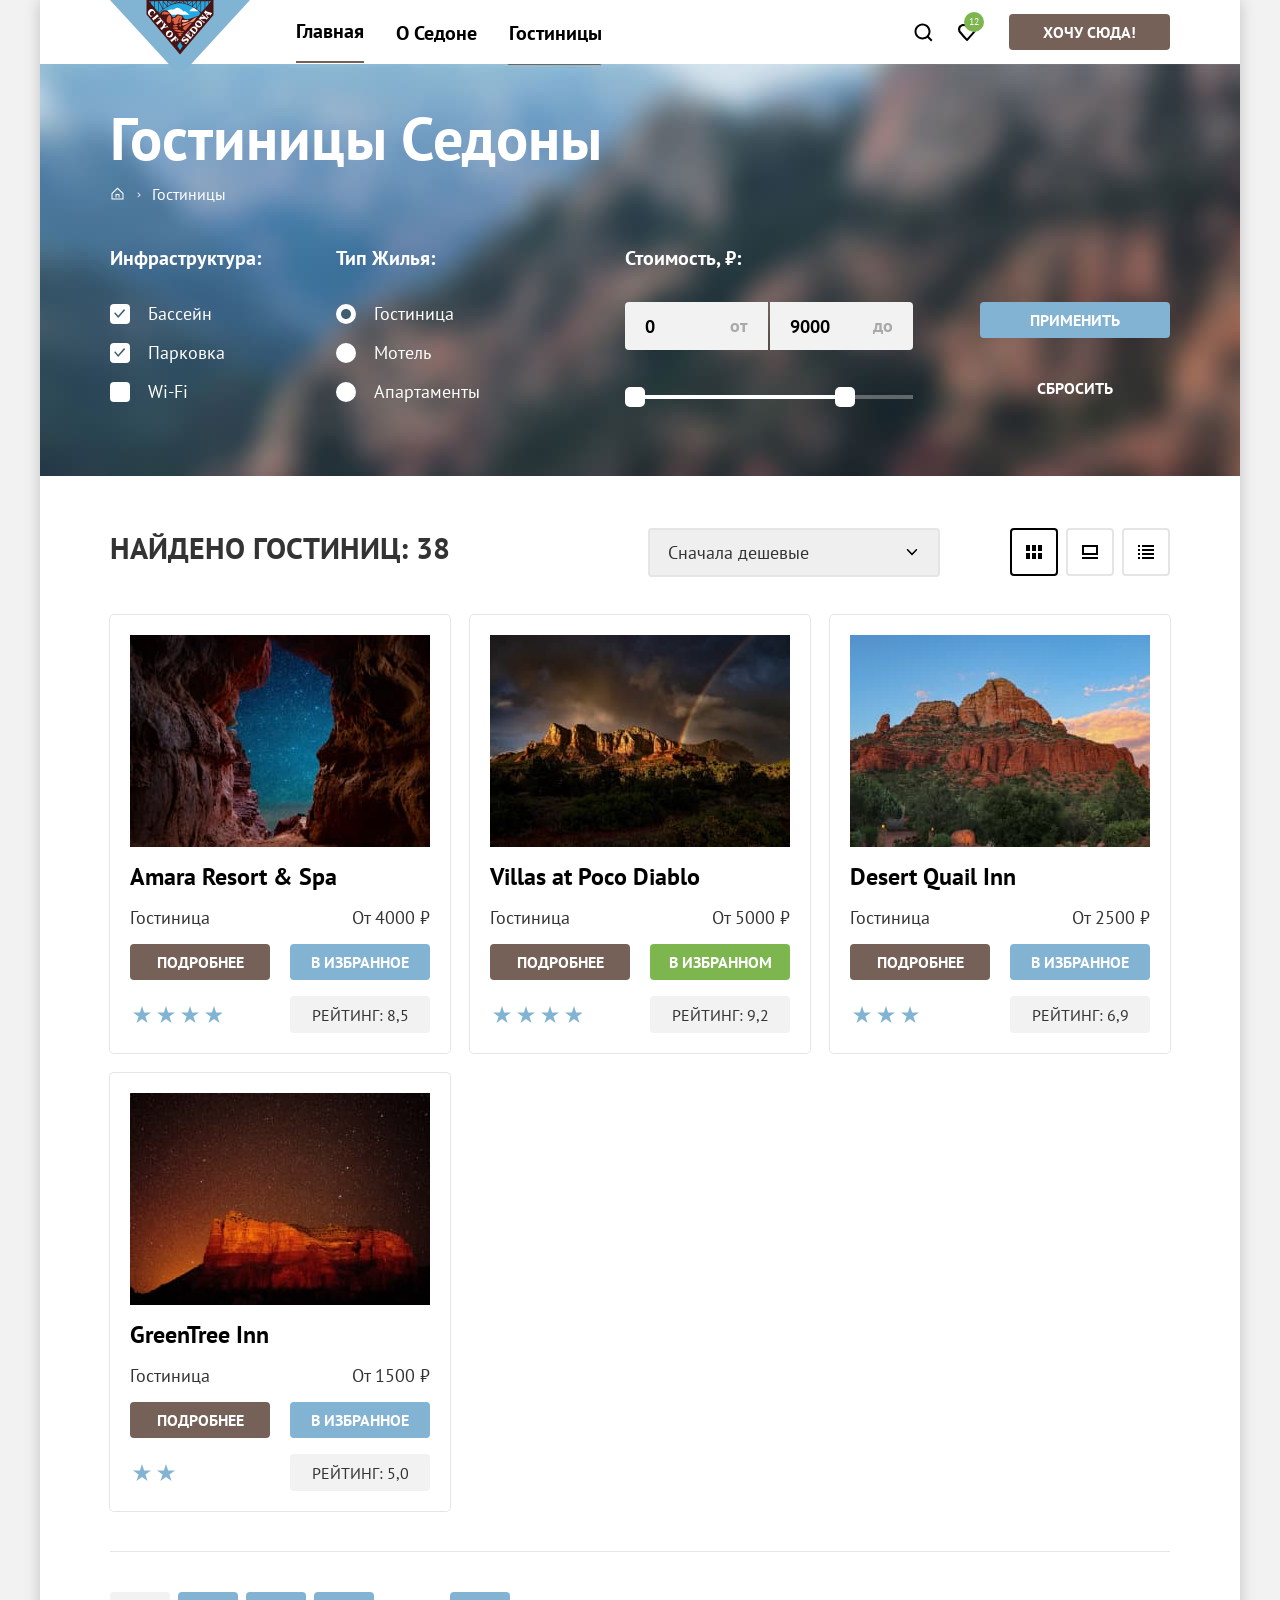
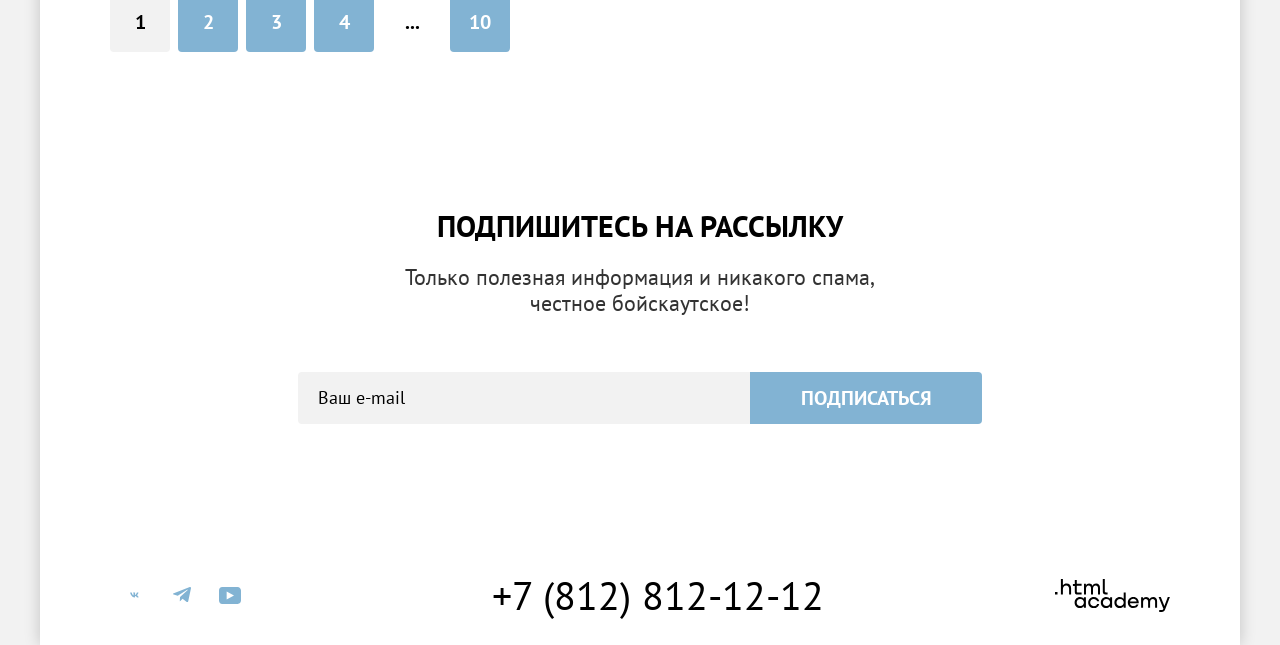
==== commit 8c80d1c3: "Добавляет для допуска" ====
--- a/catalog.html
+++ b/catalog.html
@@ -59,63 +59,65 @@
               </li>
             </ul>
           </nav>
-            <form class="filter-form" action="https://echo.htmlacademy.ru/" method="get">
-              <fieldset class="filter-group">
-                <legend class="filter-group-title">Инфраструктура:</legend>
-                <ul class="infrastructure-list">
-                  <li class="infrastructure-item">
-                    <label class="control">
-                      <input class="control-input" type="checkbox" name="pool" checked>
-                      Бассейн
-                    </label>
-                  </li>
-                  <li class="infrastructure-item">
-                    <label class="control">
-                      <input class="control-input" type="checkbox" name="parking" checked>
-                      Парковка
-                    </label>
-                  </li>
-                  <li class="infrastructure-item">
-                    <label class="control">
-                      <input class="control-input" type="checkbox" name="wi-fi">
-                      Wi-Fi
-                    </label>
-                  </li>
-                </ul>
-              </fieldset>
-              <fieldset class="filter-group">
-                <legend class="filter-group-title">Тип жилья:</legend>
-                <ul class="housing-list">
-                  <li class="housing-item">
-                    <label class="control">
-                      <input class="control-input" type="radio" name="type-housing" value="hotel" checked>
-                      Гостиница
-                    </label>
-                  </li>
-                  <li class="housing-item">
-                    <label class="control">
-                      <input class="control-input" type="radio" name="type-housing" value="motel">
-                      Мотель
-                    </label>
-                  </li>
-                  <li class="housing-item">
-                    <label class="control">
-                      <input class="control-input" type="radio" name="type-housing" value="apartment">
-                      Апартаменты
-                    </label>
-                  </li>
-                </ul>
-              </fieldset>
-              <fieldset class="filter-group filter-group-range">
-                <legend class="filter-group-title">Стоимость, ₽:</legend>
+          <form class="filter-form" action="https://echo.htmlacademy.ru/" method="get">
+            <fieldset class="filter-group">
+              <legend class="filter-group-title">Инфраструктура:</legend>
+              <ul class="infrastructure-list">
+                <li class="infrastructure-item">
+                  <label class="control">
+                    <input class="control-input" type="checkbox" name="pool" checked>
+                    Бассейн
+                  </label>
+                </li>
+                <li class="infrastructure-item">
+                  <label class="control">
+                    <input class="control-input" type="checkbox" name="parking" checked>
+                    Парковка
+                  </label>
+                </li>
+                <li class="infrastructure-item">
+                  <label class="control">
+                    <input class="control-input" type="checkbox" name="wi-fi">
+                    Wi-Fi
+                  </label>
+                </li>
+              </ul>
+            </fieldset>
+            <fieldset class="filter-group">
+              <legend class="filter-group-title">Тип жилья:</legend>
+              <ul class="housing-list">
+                <li class="housing-item">
+                  <label class="control">
+                    <input class="control-input" type="radio" name="type-housing" value="hotel" checked>
+                    Гостиница
+                  </label>
+                </li>
+                <li class="housing-item">
+                  <label class="control">
+                    <input class="control-input" type="radio" name="type-housing" value="motel">
+                    Мотель
+                  </label>
+                </li>
+                <li class="housing-item">
+                  <label class="control">
+                    <input class="control-input" type="radio" name="type-housing" value="apartment">
+                    Апартаменты
+                  </label>
+                </li>
+              </ul>
+            </fieldset>
+            <fieldset class="filter-group filter-group-range">
+              <legend class="filter-group-title">Стоимость, ₽:</legend>
 
-                <div class="range-field">
+              <div class="range-field">
                 <div class="range-input-wrapper">
-                  <input class="input range-input" type="number" name="price-from" value="0" id="from" placeholder="Цена">
+                  <input class="input range-input" type="number" name="price-from" value="0" id="from"
+                    placeholder="Цена">
                   <label class="range-label" for="from">От</label>
                 </div>
                 <div class="range-input-wrapper">
-                  <input class="input range-input" type="number" name="price-to" value="9000" id="to" placeholder="Цена">
+                  <input class="input range-input" type="number" name="price-to" value="9000" id="to"
+                    placeholder="Цена">
                   <label class="range-label" for="to">До</label>
                 </div>
               </div>
@@ -129,40 +131,40 @@
                   </button>
                 </div>
               </div>
-              </fieldset>
-                <div class="button-wrapper">
-                  <button class="button button-apply" type="submit">Применить</button>
-                  <button class="button button-reset" type="reset">Сбросить</button>
-                </div>
-            </form>
+            </fieldset>
+            <div class="button-wrapper">
+              <button class="button button-apply" type="submit">Применить</button>
+              <button class="button button-reset" type="reset">Сбросить</button>
+            </div>
+          </form>
         </div>
         <section class="search-result">
           <div class="search-wrapper">
-          <h2 class="search-result-title">Найдено гостиниц: 38</h2>
-          <div class="custom-select-wrapper">
-          <select class="custom-select" aria-label="Сортировка" name="select-control">
-            <option value="cheap">Сначала дешевые</option>
-            <option value="expensive">Сначала дорогие</option>
-            <option value="rating">По рейтингу</option>
-          </select>
-          </div>
-          <ul class="view-change-list">
-            <li class="view-change-item">
-              <a class="view view-active view-tile" href="catalog.html?view=tile">
-              <span class="visually-hidden">Показать плиткой</span>
-            </a>
-            </li>
-            <li class="view-change-item">
-              <a class="view view-description" href="catalog.html?view=card ">
-              <span class="visually-hidden">Показать карточками с описанием</span>
-            </a>
-            </li>
-            <li class="view-change-item">
-              <a class="view view-list" href="catalog.html?view=list">
-              <span class="visually-hidden">Показать списком</span>
-            </a>
-            </li>
-          </ul>
+            <h2 class="search-result-title">Найдено гостиниц: 38</h2>
+            <div class="custom-select-wrapper">
+              <select class="custom-select" aria-label="Сортировка" name="select-control">
+                <option value="cheap">Сначала дешевые</option>
+                <option value="expensive">Сначала дорогие</option>
+                <option value="rating">По рейтингу</option>
+              </select>
+            </div>
+            <ul class="view-change-list">
+              <li class="view-change-item">
+                <a class="view view-active view-tile" href="catalog.html?view=tile">
+                  <span class="visually-hidden">Показать плиткой</span>
+                </a>
+              </li>
+              <li class="view-change-item">
+                <a class="view view-description" href="catalog.html?view=card ">
+                  <span class="visually-hidden">Показать карточками с описанием</span>
+                </a>
+              </li>
+              <li class="view-change-item">
+                <a class="view view-list" href="catalog.html?view=list">
+                  <span class="visually-hidden">Показать списком</span>
+                </a>
+              </li>
+            </ul>
           </div>
           <ul class="hotel-list">
             <li class="hotel-item">
@@ -187,63 +189,62 @@
               <p class="rating">Рейтинг: 8,5</p>
             </li>
             <li class="hotel-item">
-                  <a class="hotel-link" href="#">
-                  <img class="hotel-image" src="images/hotels/villas.jpg" width="300" height="212" alt="Гора с радугой">
-                </a>
-                <a class="hotel-title-link" href="#">
-                  <h3 class="hotel-title">Villas at Poco Diablo</h3>
-                </a>
-                <p class="hotel-text">Гостиница</p>
-                <p class="hotel-text hotel-text-price">От 5000 ₽</p>
-                <a class="button button-more" href="#">Подробнее
-                  <span class="visually-hidden">Подробнее</span>
-                </a>
-                <button class="button button-favorite button-favorite-checked" type="button">В избранном
-                  <span class="visually-hidden">В избранное</span>
-                </button>
-                <p class="stars stars-four"></p>
-                <span class="visually-hidden">Четыре звезды</span>
-                <p class="rating">Рейтинг: 9,2</p>
-                </li>
+              <a class="hotel-link" href="#">
+                <img class="hotel-image" src="images/hotels/villas.jpg" width="300" height="212" alt="Гора с радугой">
+              </a>
+              <a class="hotel-title-link" href="#">
+                <h3 class="hotel-title">Villas at Poco Diablo</h3>
+              </a>
+              <p class="hotel-text">Гостиница</p>
+              <p class="hotel-text hotel-text-price">От 5000 ₽</p>
+              <a class="button button-more" href="#">Подробнее
+                <span class="visually-hidden">Подробнее</span>
+              </a>
+              <button class="button button-favorite button-favorite-checked" type="button">В избранном
+                <span class="visually-hidden">В избранное</span>
+              </button>
+              <p class="stars stars-four"></p>
+              <span class="visually-hidden">Четыре звезды</span>
+              <p class="rating">Рейтинг: 9,2</p>
+            </li>
             <li class="hotel-item">
-                  <a class="hotel-link" href="#">
-                  <img class="hotel-image" src="images/hotels/desert.jpg" width="300" height="212"
-                    alt="Каньон над лесом">
-                </a>
-                <a class="hotel-title-link" href="#">
-                  <h3 class="hotel-title">Desert Quail Inn</h3>
-                </a>
-                <p class="hotel-text">Гостиница</p>
-                <p class="hotel-text hotel-text-price">От 2500 ₽</p>
-                <a class="button button-more" href="#">Подробнее
-                  <span class="visually-hidden">Подробнее</span>
-                </a>
-                <button class="button button-favorite" type="button">В избранное
-                  <span class="visually-hidden">В избранное</span>
-                </button>
-                <p class="stars stars-three"></p>
-                <span class="visually-hidden">Три звезды</span>
-                <p class="rating">Рейтинг: 6,9</p>
-                </li>
+              <a class="hotel-link" href="#">
+                <img class="hotel-image" src="images/hotels/desert.jpg" width="300" height="212" alt="Каньон над лесом">
+              </a>
+              <a class="hotel-title-link" href="#">
+                <h3 class="hotel-title">Desert Quail Inn</h3>
+              </a>
+              <p class="hotel-text">Гостиница</p>
+              <p class="hotel-text hotel-text-price">От 2500 ₽</p>
+              <a class="button button-more" href="#">Подробнее
+                <span class="visually-hidden">Подробнее</span>
+              </a>
+              <button class="button button-favorite" type="button">В избранное
+                <span class="visually-hidden">В избранное</span>
+              </button>
+              <p class="stars stars-three"></p>
+              <span class="visually-hidden">Три звезды</span>
+              <p class="rating">Рейтинг: 6,9</p>
+            </li>
             <li class="hotel-item">
-                  <a class="hotel-link" href="#">
-                  <img class="hotel-image" src="images/hotels/green-tree.jpg" width="300" height="212"
-                    alt="Горы в лучах заката">
-                </a>
-                <a class="hotel-title-link" href="#">
-                  <h3 class="hotel-title">GreenTree Inn</h3>
-                </a>
-                <p class="hotel-text">Гостиница</p>
-                <p class="hotel-text hotel-text-price">От 1500 ₽</p>
-                <a class="button button-more" href="#">Подробнее
-                  <span class="visually-hidden">Подробнее</span>
-                </a>
-                <button class="button button-favorite" type="button">В избранное
-                  <span class="visually-hidden">В избранное</span>
-                </button>
-                <p class="stars stars-two"></p>
-                <span class="visually-hidden">Две звезды</span>
-                <p class="rating">Рейтинг: 5,0</p>
+              <a class="hotel-link" href="#">
+                <img class="hotel-image" src="images/hotels/green-tree.jpg" width="300" height="212"
+                  alt="Горы в лучах заката">
+              </a>
+              <a class="hotel-title-link" href="#">
+                <h3 class="hotel-title">GreenTree Inn</h3>
+              </a>
+              <p class="hotel-text">Гостиница</p>
+              <p class="hotel-text hotel-text-price">От 1500 ₽</p>
+              <a class="button button-more" href="#">Подробнее
+                <span class="visually-hidden">Подробнее</span>
+              </a>
+              <button class="button button-favorite" type="button">В избранное
+                <span class="visually-hidden">В избранное</span>
+              </button>
+              <p class="stars stars-two"></p>
+              <span class="visually-hidden">Две звезды</span>
+              <p class="rating">Рейтинг: 5,0</p>
             </li>
           </ul>
           <ul class="pagination">
@@ -278,32 +279,32 @@
         </section>
       </main>
       <footer class="footer" data-test="footer">
-          <h2 class="visually-hidden">Социальные сети, телефон и ссылка на разработчика сайта</h2>
-          <ul class="footer-info-list">
-            <li class="footer-info-item">
-              <a class="social-link social-link-vk" href="https://vk.com/htmlacademy">
-                <span class="visually-hidden">Группа Vkontakte</span>
-              </a>
-            </li>
-            <li class="footer-info-item">
-              <a class="social-link social-link-telegram" href="https://t.me/htmlacademy">
-                <span class="visually-hidden">Telegram-канал</span>
-              </a>
-            </li>
-            <li class="footer-info-item">
-              <a class="social-link social-link-youtube" href="https://www.youtube.com/user/htmlacademyru">
-                <span class="visually-hidden">Youtube-канал</span>
-              </a>
-            </li>
-          </ul>
-          <div class="footer-info-contacts">
+        <h2 class="visually-hidden">Социальные сети, телефон и ссылка на разработчика сайта</h2>
+        <ul class="footer-info-list">
+          <li class="footer-info-item">
+            <a class="social-link social-link-vk" href="https://vk.com/htmlacademy">
+              <span class="visually-hidden">Группа Vkontakte</span>
+            </a>
+          </li>
+          <li class="footer-info-item">
+            <a class="social-link social-link-telegram" href="https://t.me/htmlacademy">
+              <span class="visually-hidden">Telegram-канал</span>
+            </a>
+          </li>
+          <li class="footer-info-item">
+            <a class="social-link social-link-youtube" href="https://www.youtube.com/user/htmlacademyru">
+              <span class="visually-hidden">Youtube-канал</span>
+            </a>
+          </li>
+        </ul>
+        <div class="footer-info-contacts">
           <a class="footer-info-phone" href="tel:+78128121212">+7 (812) 812-12-12
-          <span class="visually-hidden">Телефон для бронирования</span>
+            <span class="visually-hidden">Телефон для бронирования</span>
           </a>
-          </div>
-          <a class="dev-link" href="https://htmlacademy.ru/intensive/htmlcss" target="_blank">
-            <span class="visually-hidden">Логотип разработчика сайта -htmlacademy</span>
-          </a>
+        </div>
+        <a class="dev-link" href="https://htmlacademy.ru/intensive/htmlcss" target="_blank">
+          <span class="visually-hidden">Логотип разработчика сайта -htmlacademy</span>
+        </a>
       </footer>
     </div>
   </body>
--- a/styles/styles.css
+++ b/styles/styles.css
@@ -40,10 +40,19 @@
   --bg-color-hover-three: #E5E5E5;
   --bg-color-modal: rgba(242, 242, 242, 0.8);
   --bg-color-grey-lightest: #f2f2f2;
+  --color-blue-medium: #82b3d3;
+  --color-grey-lightest: #f2f2f2;
+  --color-grey: #e5e5e5;
+  --color-black: #000000;
+  --color-blue-light: #83b3d3;
 
 
   /*Чекбоксы*/
   --checkbox-color-one: #3F5E72;
+
+  /*Плэйсхолер*/
+  --color-placeholder-one: rgba(0, 0, 0, 0.6);
+  --color-placeholder-two: rgba(0, 0, 0, 0.3);
 
 
   /*Кнопки*/
@@ -64,6 +73,7 @@
   --color-black-transparent-30: rgba(0, 0, 0, 0.3);
   --color-white-transparent-30: rgba(255, 255, 255, 0.3);
 
+
   /*Teнь*/
 
   --shadow-color: #00000033;
@@ -74,6 +84,7 @@
   --border-bottom-color: #E6E6E6;
   --outline-one: #83B3D3;
   --outline-two: #68A2CA;
+  --bg-color-disabled:  #0000004D;
 
   /*Линии*/
 
@@ -89,7 +100,7 @@
   min-width: 1200px;
   margin: 0;
   height: 100%;
-  font-family: var(--font-family-basic);
+  font-family: var(--font-family-basic), serif, sans-serif;
   font-size: 22px;
   line-height: 26px;
   background-color: var(--body-bg-color);
@@ -97,11 +108,11 @@
 }
 
 img {
-  display: block;
+  max-width: 100%;
   height: auto;
-  max-width: 100%;
-}
-
+  object-fit: contain;
+}
+*,
 *::before,
 *::after {
   box-sizing: border-box;
@@ -253,6 +264,13 @@
   position: relative;
   cursor: pointer;
   transition: opacity 0.3s ease;
+}
+.navigation-user-item:last-child {
+  flex-shrink: 0;
+}
+
+.navigation-user-item:last-child .button {
+  white-space: nowrap;
 }
 
 .navigation-user-link:hover {
@@ -309,7 +327,7 @@
   display: flex;
   flex-direction: column;
   justify-content: center;
-  margin: 0 0 64px 0;
+  margin: 0 0 65px 0;
 }
 
 .section-title {
@@ -387,10 +405,6 @@
 
 .card-img {
   min-height: auto;
-}
-
-.card-light {
-  min-height: 325px;
 }
 
 .card-last {
@@ -443,35 +457,37 @@
   margin: 0 0 30px 0;
   min-height: 28px;
   position: relative;
+  padding: 0;
+
 }
 
 .card-services {
-  gap: 30px;
-  /* width: auto; */
-  /* padding: 81px; */
+  gap: 0;
 }
 
 .card-title-services::after {
   background-color: transparent;
 }
 
-.card-image-services {
+.card-title-services::before {
+  content: "";
   display: block;
   width: 72px;
   height: 75px;
+  margin: 0 auto 30px;
   background-position: center;
   background-repeat: no-repeat;
 }
 
-.card-image-services-housing {
+.card-title-services-housing::before {
   background-image: url("../images/svg/servises-icons/servises-icon-housing.svg");
 }
 
-.card-image-services-food {
+.card-title-services-food::before {
   background-image: url("../images/svg/servises-icons/servises-icon-food.svg");
 }
 
-.card-image-services-souvenirs {
+.card-title-services-souvenirs::before {
   background-image: url("../images/svg/servises-icons/servises-icon-souvenirs.svg");
 }
 
@@ -520,11 +536,6 @@
 
 .services-item:nth-child(2n+1) {
   background-color: var(--bg-color-third);
-}
-
-.card-title-services {
-  padding: 0;
-  margin: 0;
 }
 
 .services-title {
@@ -603,6 +614,10 @@
   transition: background-color 0.3s ease;
 }
 
+.subscription-email::placeholder {
+  color: var(--color-placeholder-one);
+}
+
 .subscription-email:hover,
 .subscription-email:focus-visible {
   background-color: var(--bg-color-hover-three);
@@ -630,11 +645,6 @@
   background-color: var(--bg-color-first);
 }
 
-.button-mail {
-  height: auto;
-  border-radius: 0 4px 4px 0;
-}
-
 .footer {
   display: grid;
   grid-template-columns: min-content 1fr min-content;
@@ -650,11 +660,12 @@
 
 .footer-info-phone {
   display: block;
+  width: 340px;
   font-family: var(--font-family-basic);
   font-weight: 400;
   font-size: 40px;
   line-height: 40px;
-  text-align: end;
+  text-align: center;
   text-transform: uppercase;
   color: var(--text-color-dark);
   text-decoration: none;
@@ -717,14 +728,20 @@
 
 .social-link-vk::before {
   mask-image: url("../images/svg/social-icons/social-vk.svg");
+  width: 24px;
+  height: 14px;
 }
 
 .social-link-telegram::before {
   mask-image: url("../images/svg/social-icons/social-telegram.svg");
+  width: 18px;
+  height: 16px;
 }
 
 .social-link-youtube::before {
   mask-image: url("../images/svg/social-icons/social-youtube.svg");
+  width: 22px;
+  height: 17px;
 }
 
 .dev-link::before {
@@ -764,10 +781,10 @@
   background-color: var(--bg-color-modal);
   z-index: 2;
 }
-
+/*
 .modal-container-close {
   display: none;
-}
+} */
 
 .modal-auth {
   position: relative;
@@ -782,18 +799,18 @@
 
 .modal-close-button {
   position: absolute;
-  padding: 0;
+  display: flex;
+  justify-content: center;
+  align-items: center;
   top: 64px;
   right: 52px;
   width: 52px;
   height: 52px;
-  background-color: var(--body-bg-color);
+  border-radius: 50%;
   border: none;
-  border-radius: 50%;
-  background-image: url(../images/svg/cross.svg);
-  background-repeat: no-repeat;
-  background-position: center;
+  background-color: var(--color-grey-lightest);
   cursor: pointer;
+  transition: background-color 0.3s ease;
 }
 
 .modal-title {
@@ -805,7 +822,6 @@
   line-height: 36px;
   text-transform: uppercase;
 }
-
 
 .search-form {
   display: grid;
@@ -850,8 +866,13 @@
   cursor: pointer;
 }
 
+.date-input {
+  user-select: none;
+}
+
 .date-input::placeholder {
-  color: var(--border-color);
+  color: var(--color-placeholder-two);
+  font-weight: 400;
 }
 
 .date-input:hover,
@@ -905,17 +926,19 @@
 
 .counter-button::before {
   content: "";
-  display: block;
-  width: 20px;
-  height: 20px;
+  width: 18px;
+  height: 18px;
   mask-repeat: no-repeat;
   mask-position: center;
   mask-size: contain;
+  background-color: var(--text-color-dark);
+  transition: background-color 0.3s ease;
 }
 
 .counter-button-minus::before {
+  width: 14px;
+  height: 14px;
   mask-image: url("../images/svg/minus.svg");
-  background-color: var(--text-color-dark);
 }
 
 .counter-button-plus::before {
@@ -926,7 +949,7 @@
 
 .counter-button:hover::before,
 .counter-button:focus::before {
-  background-color: black;
+  background-color: var(--text-color-dark);
 }
 
 .counter-button:active::before {
@@ -939,7 +962,7 @@
   border: none;
   text-align: center;
   background-color: var(--bg-color-grey-lightest);
-  font-family: var(--font-family-basic);
+  font-family: var(--font-family-basic), serif, sans-serif;
   font-weight: 700;
   font-size: 18px;
   line-height: 20px;
@@ -1034,39 +1057,30 @@
   color: var(--color-white-transparent-30);
 }
 
-.modal-close-button {
-  position: absolute;
-  display: flex;
-  justify-content: center;
-  align-items: center;
-  top: 64px;
-  right: 52px;
-  width: 52px;
-  height: 52px;
-  border-radius: 50%;
-  border: none;
-  background-color: var(--color-grey-lightest);
-  cursor: pointer;
-}
-
-.modal-close-button:hover {
-  background-color: var(--color-grey);
-}
-
-.modal-close-button:active {
-  opacity: 0.3;
-}
 
 .modal-close-button::before {
   content: "";
   display: block;
-  width: 14px;
-  height: 14px;
-  mask-image: url("../images/icons/ui/cross.svg");
+  width: 20px;
+  height: 20px;
+  mask-image: url("../images/svg/cross.svg");
   mask-repeat: no-repeat;
   mask-position: center;
   mask-size: contain;
   background-color: var(--color-black);
+}
+
+.modal-close-button:hover {
+  background-color: var(--color-grey);
+}
+
+.modal-close-button:focus-visible {
+  border: 3px solid;
+  border-color: rgba(131, 179, 211, 1);
+}
+
+.modal-close-button:active {
+  opacity: 0.3;
 }
 
 
@@ -1174,13 +1188,17 @@
 
 .filter-form {
   display: flex;
-  gap: 70px;
+  align-items: flex-start;
+  flex-wrap: wrap;
+  width: 100%;
+  max-width: 1060px;
 }
 
 .filter-group {
+  flex: 0 0 auto;
+  margin: 0 75px 0 0;
+  padding: 0;
   border: none;
-  margin: 0;
-  padding: 0;
 }
 
 .filter-group-title {
@@ -1190,8 +1208,9 @@
 }
 
 .filter-group-range {
-  margin-left: 80px;
+  flex: 0 0 288px;
   width: 288px;
+  margin: 0 0 0 70px;
 
 }
 
@@ -1218,7 +1237,6 @@
   font-size: 18px;
   line-height: 23px;
   display: flex;
-  /* flex-direction: row-reverse; */
   justify-content: start;
   align-items: center;
   gap: 18px;
@@ -1277,7 +1295,7 @@
 }
 
 .range-input {
-  width: 145px;
+  width: 143px;
   height: 48px;
   display: inline-block;
   padding: 12px 53px 12px 20px;
@@ -1286,9 +1304,15 @@
   font-weight: 700;
   font-size: 18px;
   line-height: 24px;
-  background-color: #F2F2F2;
+  background-color:var(--body-bg-color);
   border: none;
   transition: background-color 0.3s ease;
+}
+
+.input[type="number"]::-webkit-outer-spin-button,
+.input[type="number"]::-webkit-inner-spin-button {
+  appearance: none;
+  margin: 0;
 }
 
 .range-input:hover,
@@ -1310,12 +1334,12 @@
   top: 50%;
   transform: translateY(-50%);
   text-transform: lowercase;
-  font-family: var(--font-family-basic);
+  font-family: var(--font-family-basic), serif, sans-serif;
   font-weight: 700;
   font-size: 18px;
   line-height: 24px;
   text-align: right;
-  color: var(--color-black-transparent-30);
+  color: var(--color-placeholder-two);
 }
 
 .range-scale {
@@ -1327,7 +1351,7 @@
 .range-bar {
   position: absolute;
   height: 4px;
-  background-color: var(--color-white-transparent-30);
+  background-color: var(--basic-bg-color);
 }
 
 .range-toggle {
@@ -1367,25 +1391,30 @@
 
 .search-wrapper {
   display: flex;
+  align-items: flex-start;
   justify-content: space-between;
   margin-bottom: 38px;
 }
 
 .search-result-title {
+  flex: 1 1 auto;
+  min-width: 0;
+  margin: 0 135px 0 0;
+  padding: 0;
   font-weight: 700;
   font-size: 30px;
   line-height: 40px;
-  margin: 0 135px 0 0;
-  padding: 0;
   text-transform: uppercase;
-  white-space: pre-line;
+  white-space: normal;
 
 }
 
 .custom-select-wrapper {
   position: relative;
+  flex: 0 0 292px;
+  margin: 0 70px 0 0;
   width: 292px;
-  font-family: inherit;
+  font-family: var(--font-family-basic), serif, sans-serif;
 }
 
 .custom-select {
@@ -1401,8 +1430,12 @@
   border-radius: 4px;
   appearance: none;
   cursor: pointer;
+  box-sizing: border-box;
+  background-image: url("../images/svg/select-icons/select-hotels.svg");
+  background-repeat: no-repeat;
+  background-position: right 20px center;
+  background-size: 12px 7px;
   transition: border-color 0.3s ease;
-  box-sizing: border-box;
 }
 
 .custom-select:hover {
@@ -1416,28 +1449,16 @@
 
 .custom-select:disabled {
   border-color: var(--bg-color-disabled);
-  color: var(--bg-color-disabled);
-}
-
-.custom-select-wrapper::after {
-  content: "";
-  position: absolute;
-  right: 20px;
-  top: 50%;
-  transform: translateY(-50%);
-  background-image: url("../images/svg/select-icons/select-hotels.svg");
-  background-repeat: no-repeat;
-  background-size: contain;
-  background-position: center;
-  width: 12px;
-  height: 7px;
+  color: var(--text-color-middle);
   pointer-events: none;
+  opacity: 0.3;
 }
 
 .view-change-list {
   margin: 0;
   padding: 0;
   list-style-type: none;
+  flex: 0 0 auto;
   display: flex;
   gap: 8px;
 }
@@ -1453,6 +1474,12 @@
   box-sizing: border-box;
 }
 
+.view:hover,
+.view:focus-visible,
+.view:active {
+  border: 2px solid var(--text-color-dark);
+}
+
 .view-active {
   border: 2px solid var(--text-color-dark);
 }
@@ -1470,6 +1497,7 @@
 }
 
 .button-wrapper {
+  flex: 0 0 auto;
   display: flex;
   padding-top: 56px;
   flex-direction: column;
@@ -1478,7 +1506,6 @@
 }
 
 .button-apply {
-  /* width: 191px; */
   background-color: var(--bg-color-first);
   transition: background-color 0.3s ease;
   box-sizing: border-box;
@@ -1610,7 +1637,6 @@
 
 .button-favorite:focus-visible {
   background-color: var(--bg-color-hover-one);
-  outline: none;
 }
 
 .button-favorite:active {
@@ -1629,7 +1655,6 @@
 
 .button-favorite-checked:focus-visible {
   background-color: var(--bg-color-hover-two);
-  outline: none;
 }
 
 .hotel-title {
@@ -1671,7 +1696,7 @@
 .stars::after {
     content: "";
     position: absolute;
-    width: 48px;
+    width: 18px;
     height: 40px;
     background-color: var(--basic-bg-color);
     z-index: 2;
@@ -1679,6 +1704,11 @@
     right: 0;
   }
 
+.stars-four::after {
+  content: "";
+    width: 48px;
+}
+
 .stars-three::after {
     content: "";
     width: 70px;
@@ -1700,6 +1730,7 @@
   width: 140px;
   height: 37px;
   border-radius: 4px;
+  font-family: var(--font-family-basic), sans-serif;
   font-weight: 400;
   font-size: 16px;
   line-height: 20px;
@@ -1739,22 +1770,12 @@
 
 .pagination-link:focus-visible {
   background-color: var(--bg-color-hover-one);
-  outline: none;
 }
 
 .pagination-link:active {
   color: var(--text-color-active);
 }
 
-.pagination-current:hover {
-  background-color: var(--border-bottom-color);
-}
-
-.pagination-current:focus-visible {
-  background-color: var(--border-bottom-color);
-  outline: none;
-}
-
 .pagination-link-points {
   background-color: transparent;
 }
@@ -1768,8 +1789,20 @@
 }
 
 .pagination-current {
+  display: flex;
+  justify-content: center;
+  align-items: center;
+  min-width: 60px;
+  height: 60px;
+  border-radius: 4px;
   background-color: var(--body-bg-color);
   color: var(--text-color-dark);
+  font-weight: 700;
+  font-size: 20px;
+  line-height: 36px;
+  text-decoration: none;
+  padding: 12px;
+  box-sizing: border-box;
 }
 
 .pagination-link-points {
@@ -1808,6 +1841,10 @@
   cursor: pointer;
 }
 
+.mail-input::placeholder {
+  color: var(--text-color-dark);
+}
+
 .mail-input:hover,
 .mail-input:focus-visible {
   background-color: var(--bg-color-hover-three);
@@ -1815,6 +1852,8 @@
 }
 
 .button-mail {
+  height: auto;
+  border-radius: 0 4px 4px 0;
   background-color: var(--bg-color-first);
   font-family: inherit;
   transition: background-color 0.3s ease;
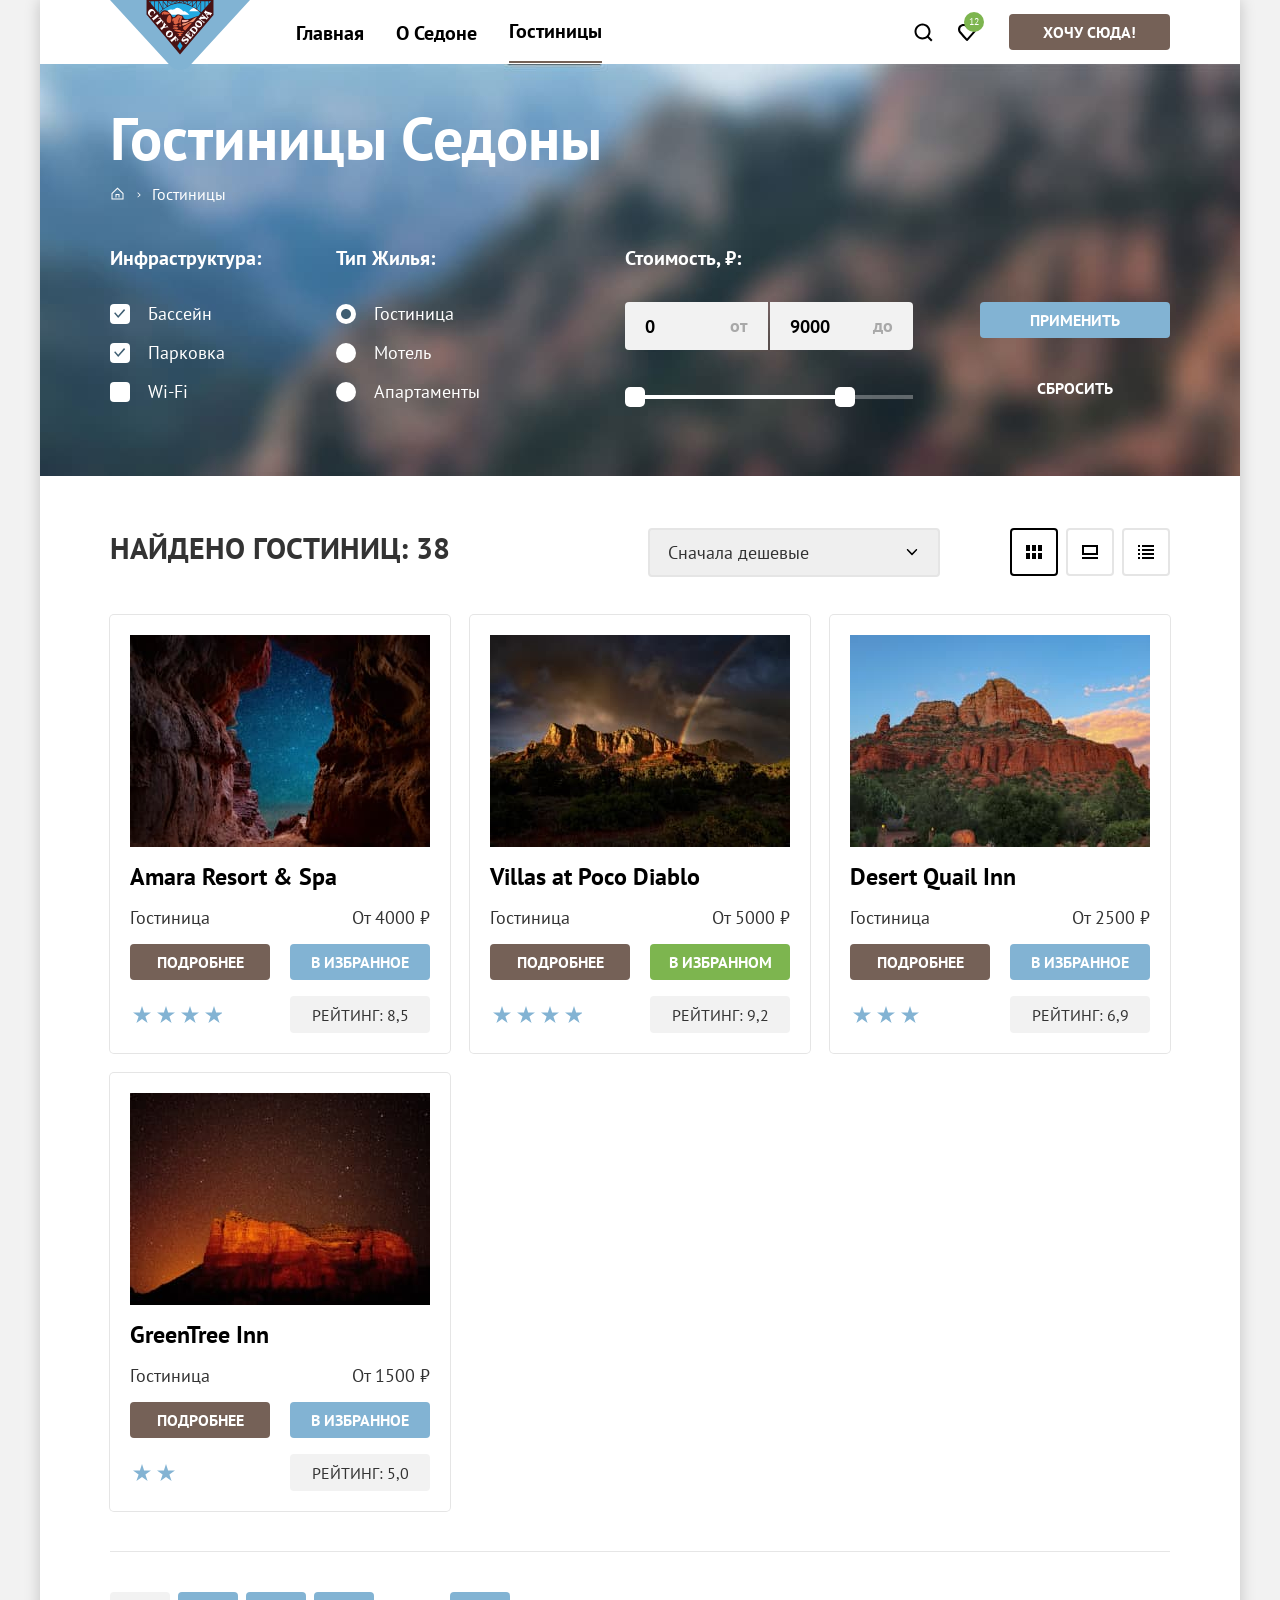
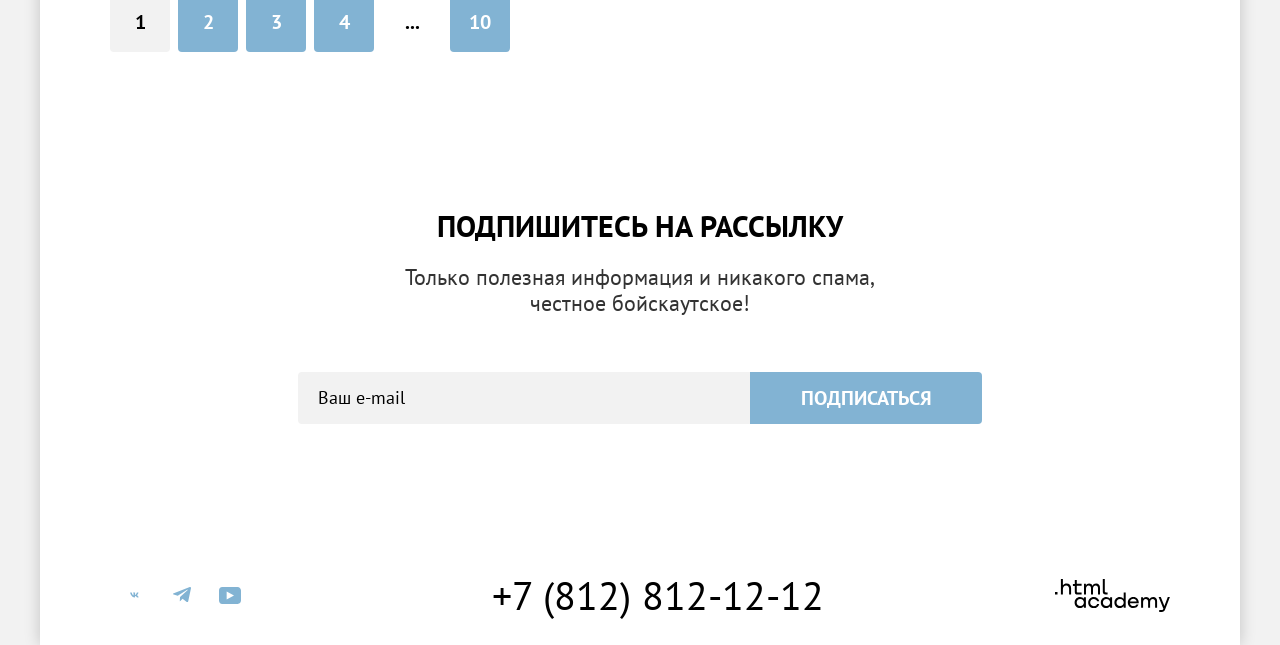
==== commit 16b2660c: "Для допуска" ====
--- a/catalog.html
+++ b/catalog.html
@@ -17,13 +17,13 @@
         <nav class="navigation">
           <ul class="navigation-list">
             <li class="navigation-item">
-              <a class="navigation-link navigation-link-current" href="index.html">Главная</a>
+              <a class="navigation-link" href="index.html">Главная</a>
             </li>
             <li class="navigation-item">
               <a class="navigation-link" href="#">О Седоне</a>
             </li>
             <li class="navigation-item">
-              <a class="navigation-link" href="catalog.html" aria-current="page">Гостиницы</a>
+              <a class="navigation-link navigation-link-current navigation-link-current-hotels" href="catalog.html" aria-current="page">Гостиницы</a>
             </li>
           </ul>
           <ul class="navigation-user-list">
--- a/styles/styles.css
+++ b/styles/styles.css
@@ -84,7 +84,7 @@
   --border-bottom-color: #E6E6E6;
   --outline-one: #83B3D3;
   --outline-two: #68A2CA;
-  --bg-color-disabled:  #0000004D;
+  --bg-color-disabled: #0000004D;
 
   /*Линии*/
 
@@ -112,6 +112,7 @@
   height: auto;
   object-fit: contain;
 }
+
 *,
 *::before,
 *::after {
@@ -265,6 +266,7 @@
   cursor: pointer;
   transition: opacity 0.3s ease;
 }
+
 .navigation-user-item:last-child {
   flex-shrink: 0;
 }
@@ -781,6 +783,7 @@
   background-color: var(--bg-color-modal);
   z-index: 2;
 }
+
 /*
 .modal-container-close {
   display: none;
@@ -899,7 +902,7 @@
   grid-template-columns: 36px 32px 36px;
   align-items: center;
   gap: 2px;
-  background-color:var(--bg-color-grey-lightest);
+  background-color: var(--bg-color-grey-lightest);
   border-radius: 4px;
   width: 110px;
 }
@@ -912,8 +915,8 @@
   height: 100%;
   padding: 0;
   border: none;
+  cursor: pointer;
   background-color: var(--bg-color-grey-lightest);
-  cursor: pointer;
 }
 
 .counter-button-minus {
@@ -1033,8 +1036,8 @@
   height: 9px;
 }
 
-.info-button:hover + .tooltip,
-.info-button:focus + .tooltip {
+.info-button:hover+.tooltip,
+.info-button:focus+.tooltip {
   display: block;
 }
 
@@ -1304,7 +1307,7 @@
   font-weight: 700;
   font-size: 18px;
   line-height: 24px;
-  background-color:var(--body-bg-color);
+  background-color: var(--body-bg-color);
   border: none;
   transition: background-color 0.3s ease;
 }
@@ -1694,29 +1697,29 @@
 }
 
 .stars::after {
-    content: "";
-    position: absolute;
-    width: 18px;
-    height: 40px;
-    background-color: var(--basic-bg-color);
-    z-index: 2;
-    bottom: 0;
-    right: 0;
-  }
+  content: "";
+  position: absolute;
+  width: 18px;
+  height: 40px;
+  background-color: var(--basic-bg-color);
+  z-index: 2;
+  bottom: 0;
+  right: 0;
+}
 
 .stars-four::after {
   content: "";
-    width: 48px;
+  width: 48px;
 }
 
 .stars-three::after {
-    content: "";
-    width: 70px;
+  content: "";
+  width: 70px;
 }
 
 .stars-two::after {
-    content: "";
-    width: 92px;
+  content: "";
+  width: 92px;
 }
 
 .rating {
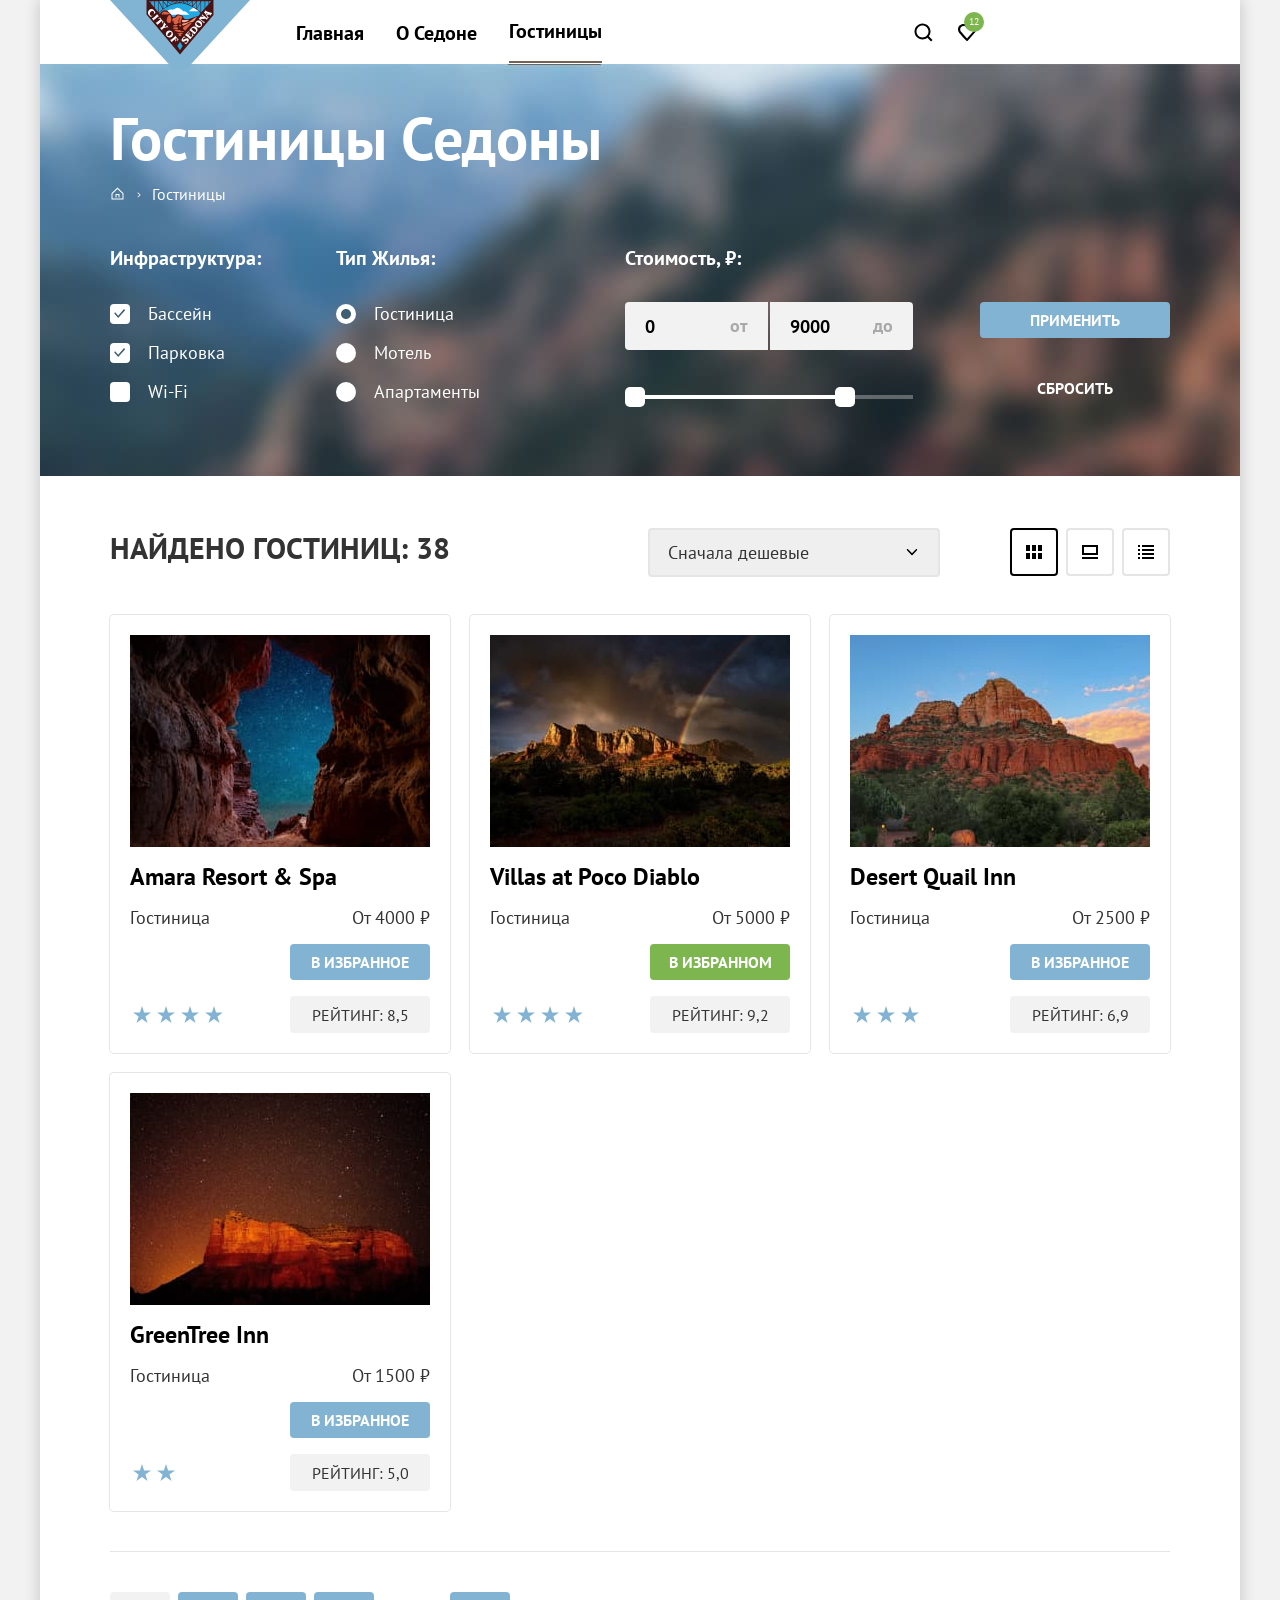
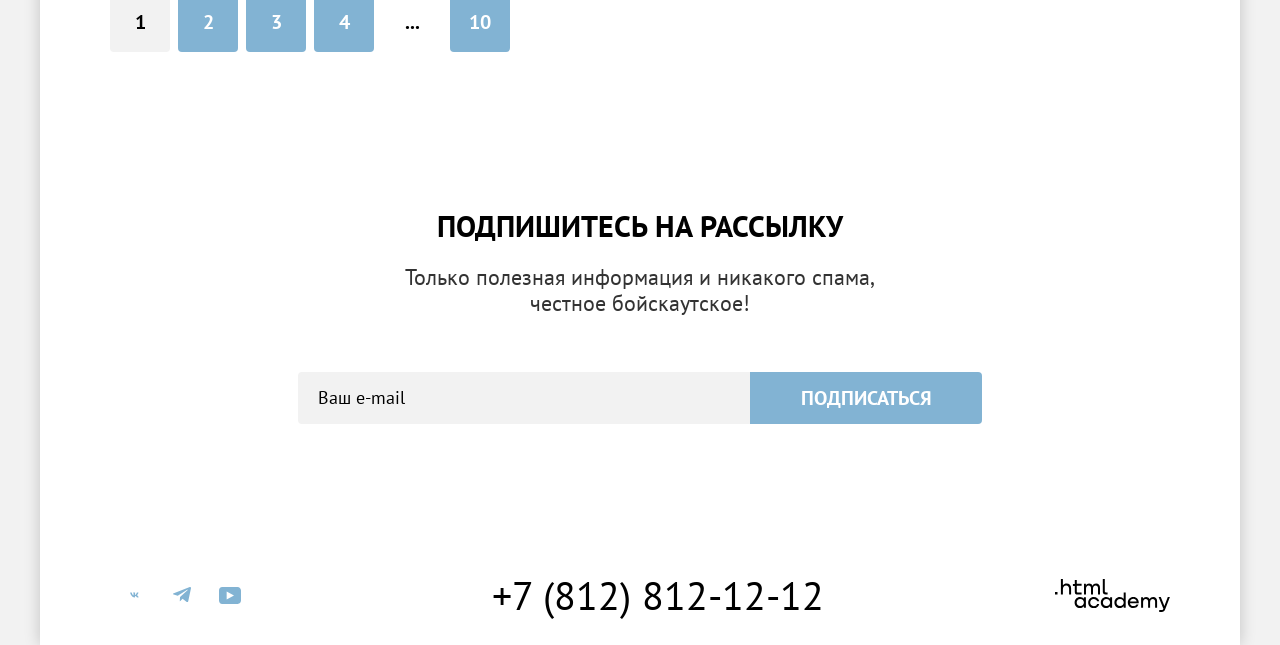
==== commit 4a6d95f2: "Итоговая версия для допуска" ====
--- a/catalog.html
+++ b/catalog.html
@@ -23,7 +23,7 @@
               <a class="navigation-link" href="#">О Седоне</a>
             </li>
             <li class="navigation-item">
-              <a class="navigation-link navigation-link-current navigation-link-current-hotels" href="catalog.html" aria-current="page">Гостиницы</a>
+              <a class="navigation-link navigation-link-current" href="catalog.html" aria-current="page">Гостиницы</a>
             </li>
           </ul>
           <ul class="navigation-user-list">
--- a/styles/styles.css
+++ b/styles/styles.css
@@ -53,11 +53,10 @@
   /*Плэйсхолер*/
   --color-placeholder-one: rgba(0, 0, 0, 0.6);
   --color-placeholder-two: rgba(0, 0, 0, 0.3);
-
-
-  /*Кнопки*/
-
-  --btn-bg-one: #756157;
+  --color-placeholder-three: rgba(0, 0, 0, 1)
+    /*Кнопки*/
+
+    --btn-bg-one: #756157;
   --btn-bg-hover-one: #615048;
   --btn-bg-three: #83B3D3;
 
@@ -72,6 +71,7 @@
   --text-color-disabled: #0000004D;
   --color-black-transparent-30: rgba(0, 0, 0, 0.3);
   --color-white-transparent-30: rgba(255, 255, 255, 0.3);
+  --color-white-transparent-60: rgba(255, 255, 255, 0.6);
 
 
   /*Teнь*/
@@ -206,6 +206,17 @@
 }
 
 .navigation-link-current::after {
+  content: "";
+  position: absolute;
+  bottom: -20px;
+  left: 0;
+  width: 100%;
+  height: 2px;
+  background-color: var(--bottom-line-nav);
+}
+
+
+.navigation-link-current-hotels::after {
   content: "";
   position: absolute;
   bottom: -20px;
@@ -784,10 +795,9 @@
   z-index: 2;
 }
 
-/*
 .modal-container-close {
   display: none;
-} */
+}
 
 .modal-auth {
   position: relative;
@@ -874,7 +884,8 @@
 }
 
 .date-input::placeholder {
-  color: var(--color-placeholder-two);
+  color: var(--color-placeholder-three);
+  opacity: 60%;
   font-weight: 400;
 }
 
@@ -934,7 +945,7 @@
   mask-repeat: no-repeat;
   mask-position: center;
   mask-size: contain;
-  background-color: var(--text-color-dark);
+  background-color: var(--color-placeholder-two);
   transition: background-color 0.3s ease;
 }
 
@@ -946,7 +957,6 @@
 
 .counter-button-plus::before {
   mask-image: url("../images/svg/plus.svg");
-  background-color: var(--text-color-dark);
 
 }
 
@@ -1168,7 +1178,7 @@
 }
 
 .filter-breadcrumbs-link-home:hover::before {
-  background-color: var(--text-color-active);
+  background-color: var(--color-white-transparent-60);
 }
 
 .filter-breadcrumbs-link:hover {
@@ -1268,6 +1278,22 @@
   mask-position: center;
   mask-size: contain;
   background-color: var(--checkbox-color-one);
+}
+
+.control:hover {
+  color: var(--color-white-transparent-60);
+}
+
+.control:hover .control-input {
+  background-color: var(--color-white-transparent-60);
+}
+
+.control:active {
+  color: var(--text-color-active);
+}
+
+.control:active .control-input {
+  background-color: var(--text-color-active);
 }
 
 .control-input[type="radio"] {
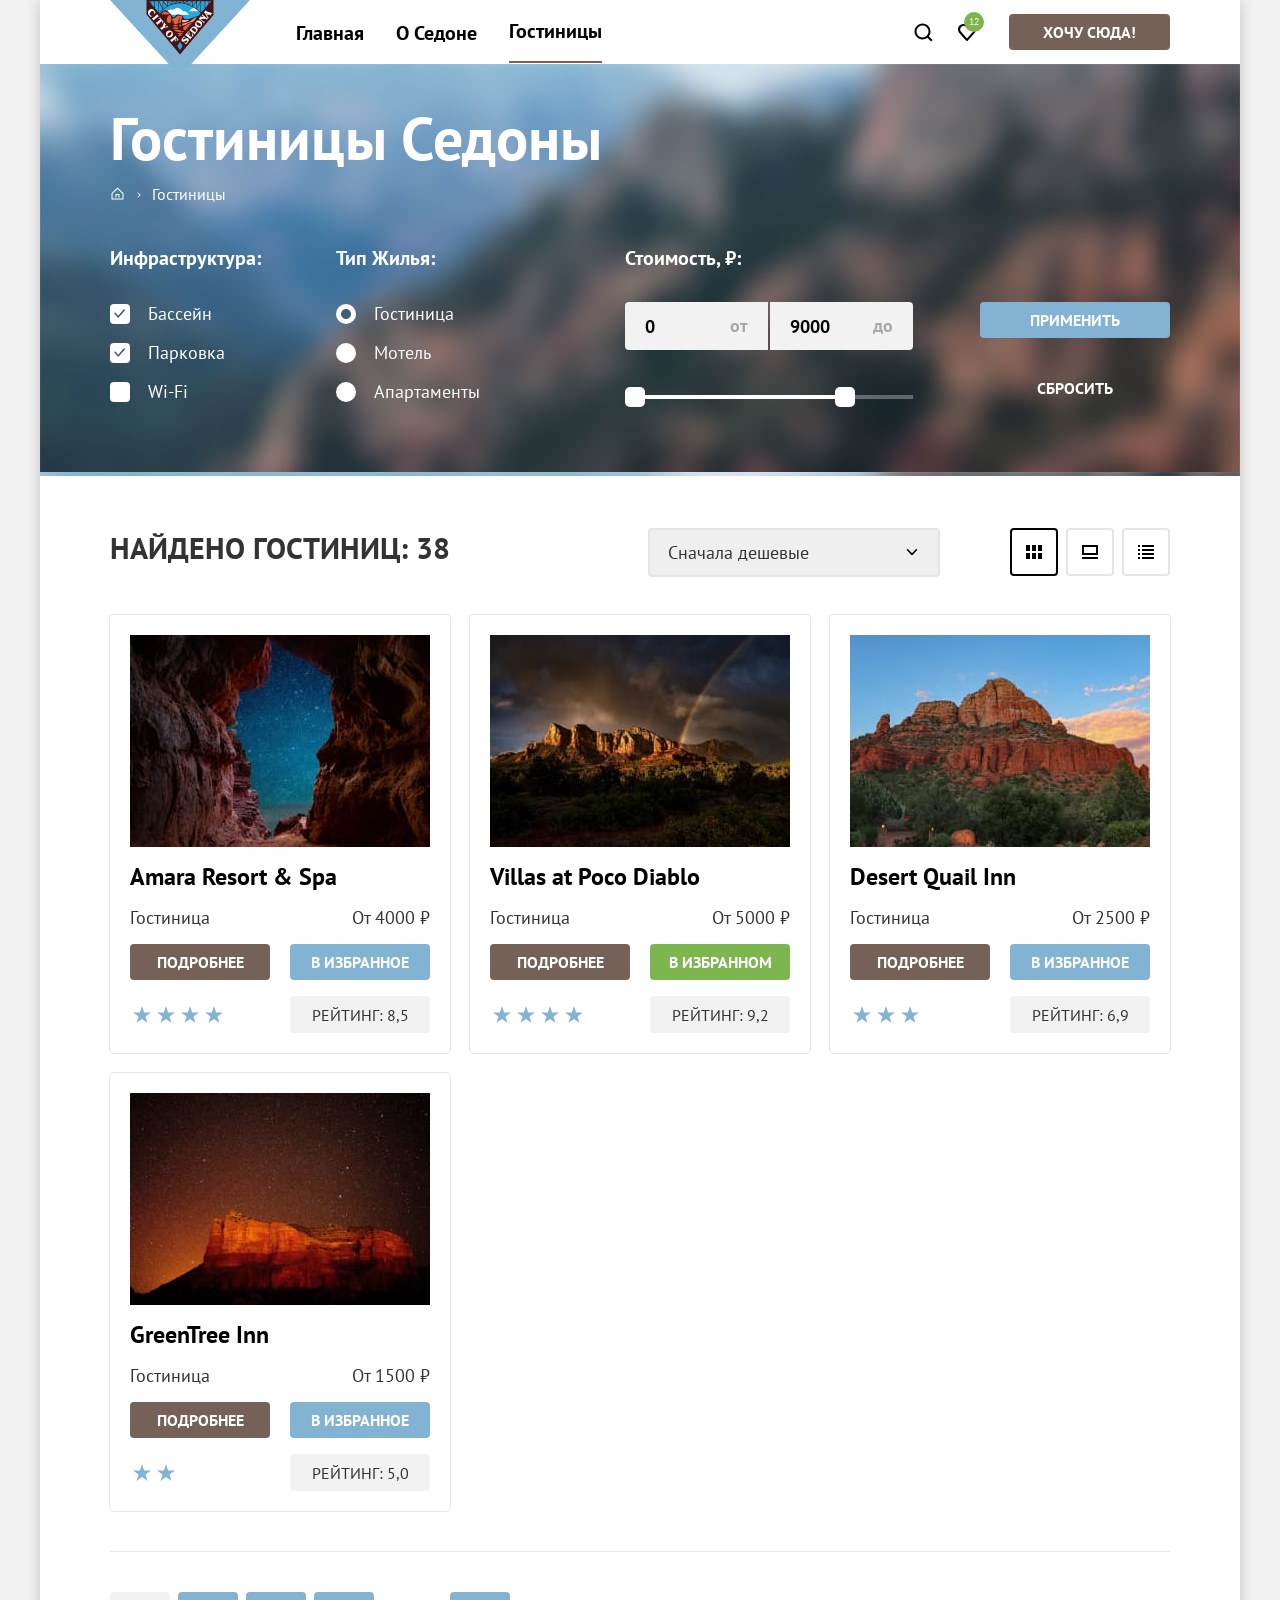
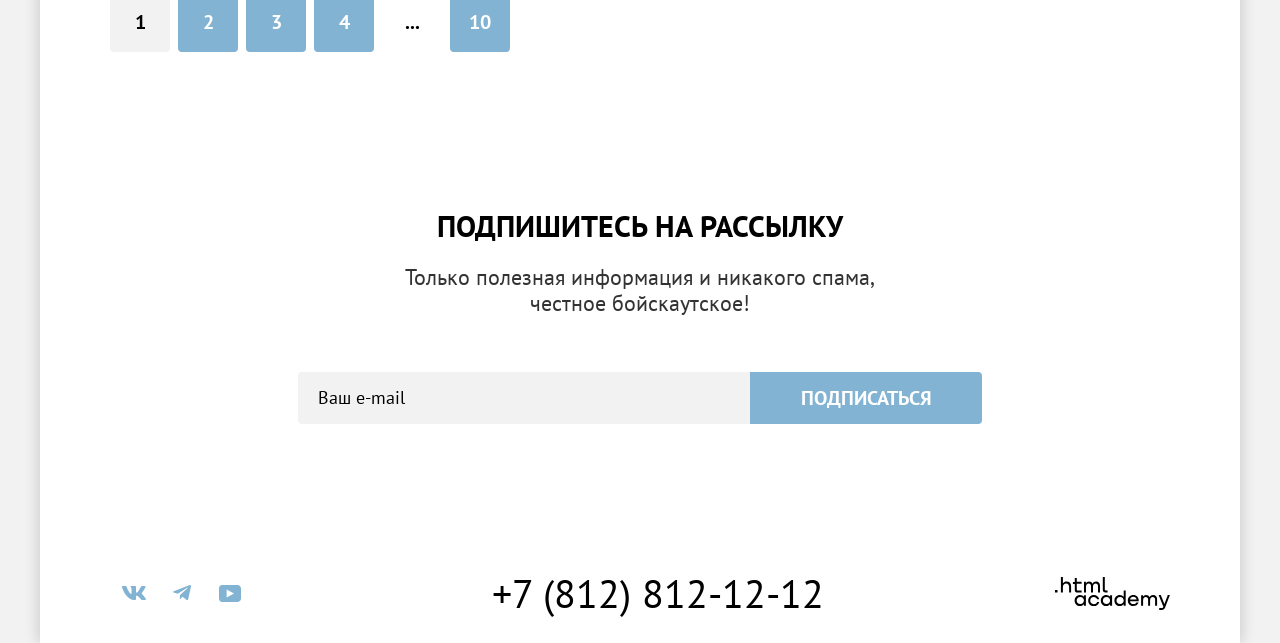
==== commit a582e36d: "Новая версия для допуска Исправления" ====
--- a/catalog.html
+++ b/catalog.html
@@ -111,13 +111,12 @@
 
               <div class="range-field">
                 <div class="range-input-wrapper">
-                  <input class="input range-input" type="number" name="price-from" value="0" id="from"
-                    placeholder="Цена">
+                  <input class="input range-input" type="number" name="price-from" value="0" id="from" placeholder="0">
                   <label class="range-label" for="from">От</label>
                 </div>
                 <div class="range-input-wrapper">
                   <input class="input range-input" type="number" name="price-to" value="9000" id="to"
-                    placeholder="Цена">
+                    placeholder="9000">
                   <label class="range-label" for="to">До</label>
                 </div>
               </div>
--- a/styles/styles.css
+++ b/styles/styles.css
@@ -45,6 +45,8 @@
   --color-grey: #e5e5e5;
   --color-black: #000000;
   --color-blue-light: #83b3d3;
+  --color-breadcrumbs-hover: rgba(255, 255, 255, 0.6);
+  --color-breadcrumbs-active: rgba(255, 255, 255, 0.3);
 
 
   /*Чекбоксы*/
@@ -53,10 +55,11 @@
   /*Плэйсхолер*/
   --color-placeholder-one: rgba(0, 0, 0, 0.6);
   --color-placeholder-two: rgba(0, 0, 0, 0.3);
-  --color-placeholder-three: rgba(0, 0, 0, 1)
-    /*Кнопки*/
-
-    --btn-bg-one: #756157;
+  --color-placeholder-three: rgba(0, 0, 0, 1);
+
+  /*Кнопки*/
+
+  --btn-bg-one: #756157;
   --btn-bg-hover-one: #615048;
   --btn-bg-three: #83B3D3;
 
@@ -362,20 +365,21 @@
 }
 
 .section-description {
-  font-family: var(--font-family-basic);
+  font-family: var(--font-family-basic), serif, sans-serif;
   font-weight: 400;
   font-size: 22px;
   line-height: 26px;
   display: flex;
   text-align: center;
-  margin: 0 auto;
-  padding: 0;
+  padding: 0;
+  max-width: 670px;
   color: var(--text-color-middle);
-  white-space: pre-line;
 }
 
 .advantages-description {
-  margin-bottom: 88px;
+  margin: 0 auto 88px;
+  padding: 0;
+
 }
 
 .advantages-list {
@@ -556,7 +560,7 @@
 }
 
 .services-description {
-  margin-bottom: 64px;
+  margin: 0 0 64px 0;
 }
 
 .booking {
@@ -573,7 +577,7 @@
 }
 
 .booking-description {
-  margin-bottom: 54px;
+  margin: 0 0 54px 0;
 }
 
 .button-booking {
@@ -663,12 +667,13 @@
   grid-template-columns: min-content 1fr min-content;
   align-items: center;
   gap: 40px;
-  padding: 47px 70px 30px;
+  padding: 45px 70px 30px;
 }
 
 .footer-info-contacts {
   display: flex;
-  justify-content: center;
+  flex-direction: column;
+  margin: 0 auto;
 }
 
 .footer-info-phone {
@@ -1182,11 +1187,11 @@
 }
 
 .filter-breadcrumbs-link:hover {
-  color: var(--text-color-active);
+  color: var(--color-breadcrumbs-hover);
 }
 
 .filter-breadcrumbs-link:active {
-  color: var(--text-color-active);
+  color: var(--color-breadcrumbs-active);
 }
 
 .filter-breadcrumbs-link-active {
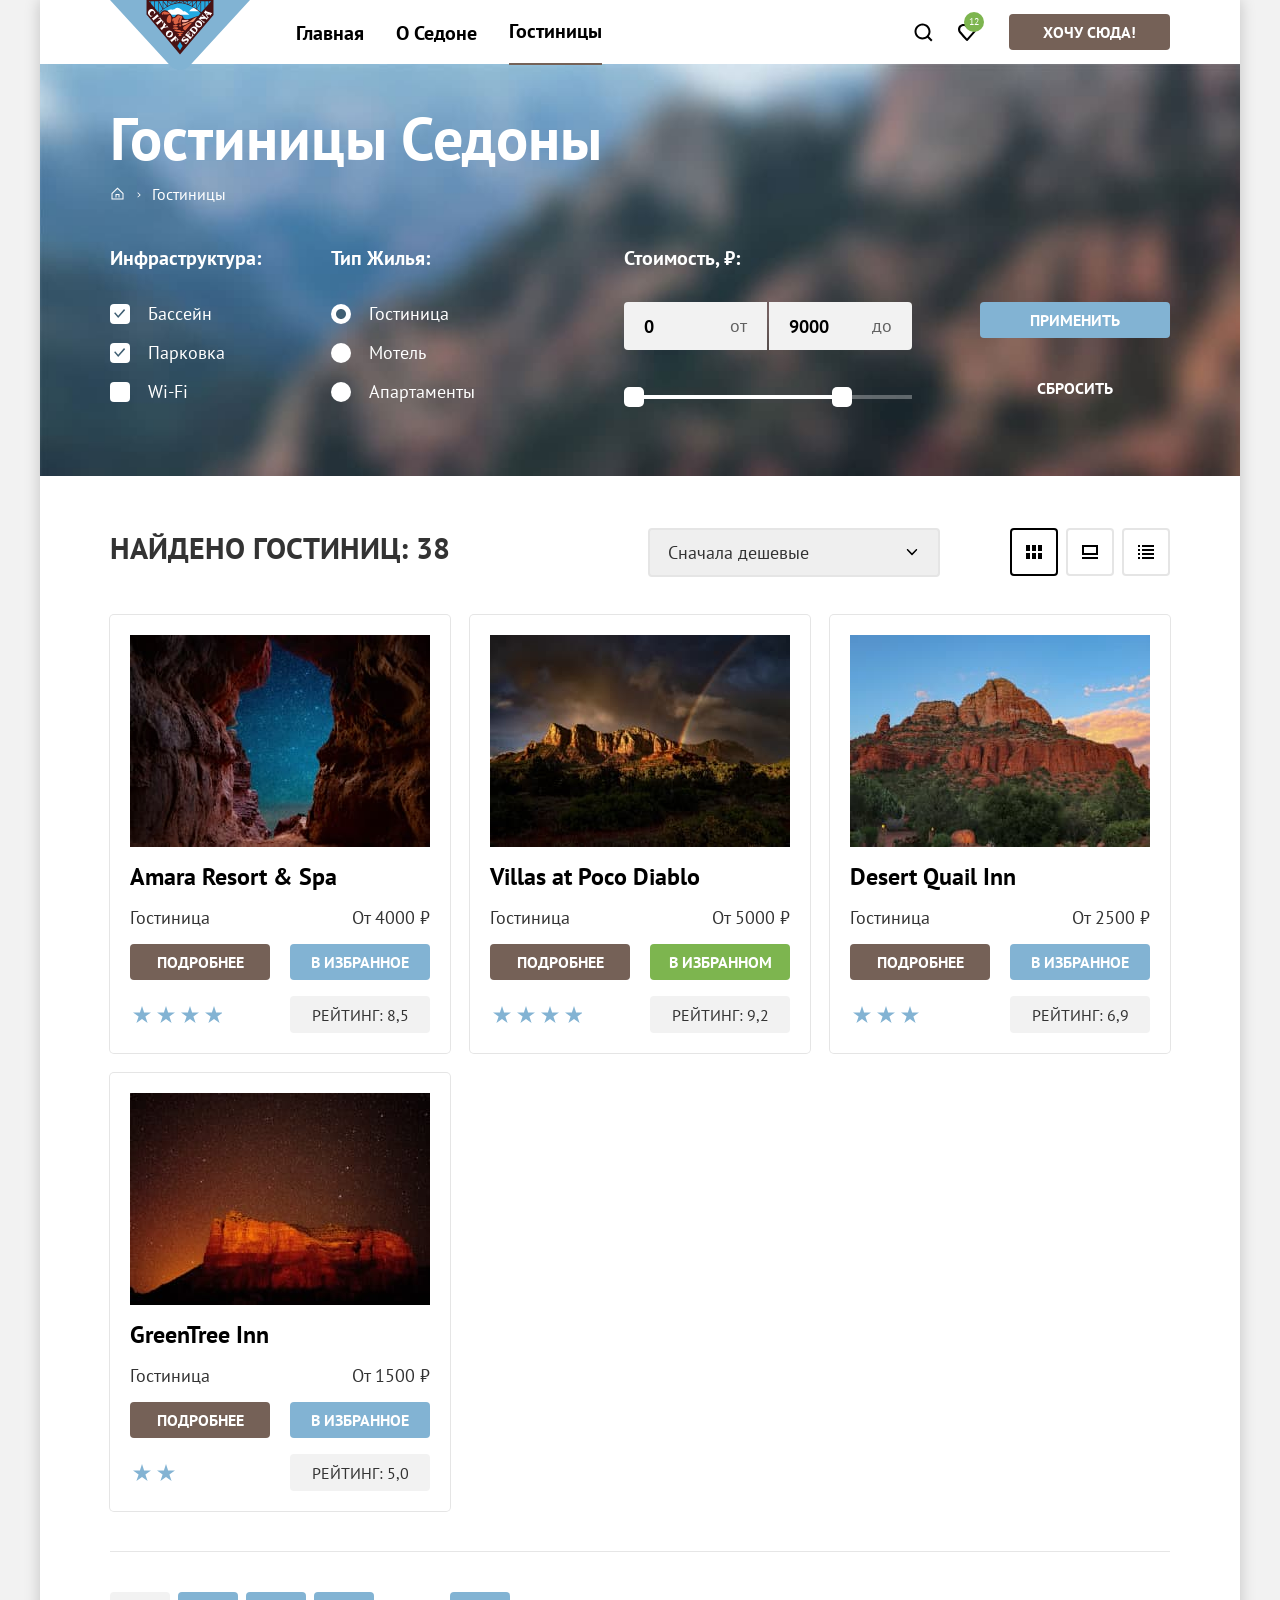
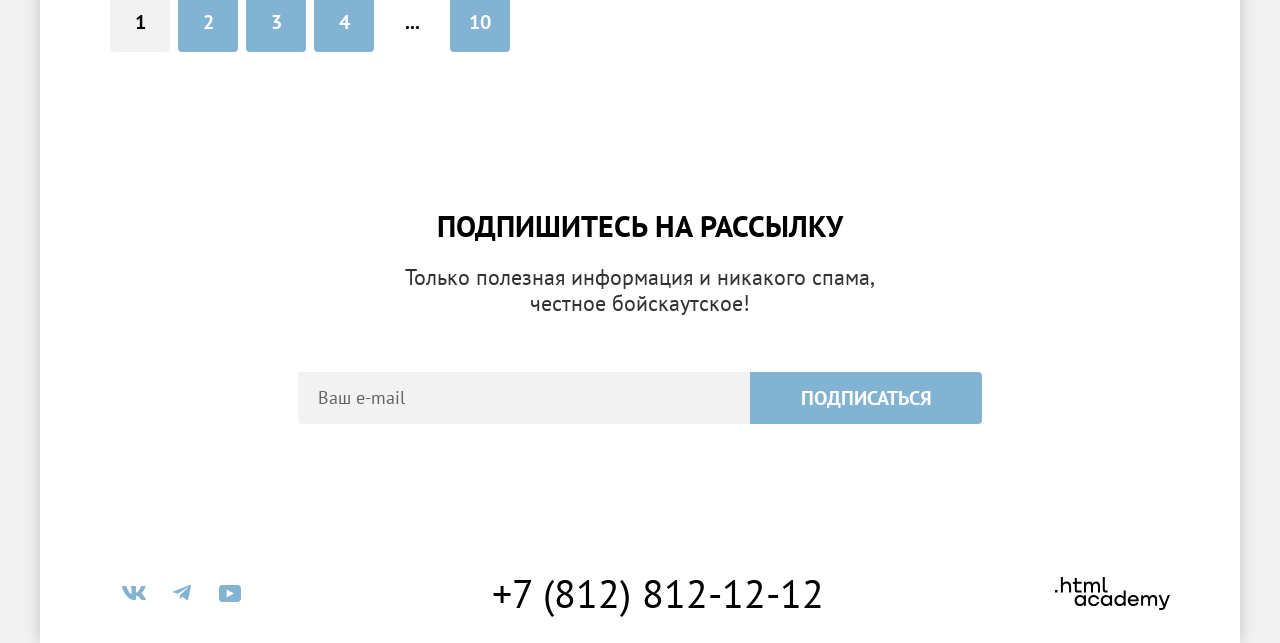
==== commit 87119fae: "Исправления по критериям Исправлено" ====
--- a/catalog.html
+++ b/catalog.html
@@ -23,7 +23,7 @@
               <a class="navigation-link" href="#">О Седоне</a>
             </li>
             <li class="navigation-item">
-              <a class="navigation-link navigation-link-current" href="catalog.html" aria-current="page">Гостиницы</a>
+              <a class="navigation-link navigation-link-current" aria-current="page">Гостиницы</a>
             </li>
           </ul>
           <ul class="navigation-user-list">
--- a/styles/styles.css
+++ b/styles/styles.css
@@ -2,7 +2,7 @@
 @font-face {
   font-family: "PTSans";
   src: url("../fonts/ptsans-400.woff2") format("woff2");
-  font-weight: 400;
+  filte font-weight: 400;
   font-style: normal;
   font-display: swap;
 }
@@ -15,7 +15,7 @@
   font-display: swap;
 }
 
-/* Кастомные переменные */
+/* Кfilteстомные переменные */
 
 :root {
 
@@ -54,8 +54,7 @@
 
   /*Плэйсхолер*/
   --color-placeholder-one: rgba(0, 0, 0, 0.6);
-  --color-placeholder-two: rgba(0, 0, 0, 0.3);
-  --color-placeholder-three: rgba(0, 0, 0, 1);
+
 
   /*Кнопки*/
 
@@ -75,6 +74,8 @@
   --color-black-transparent-30: rgba(0, 0, 0, 0.3);
   --color-white-transparent-30: rgba(255, 255, 255, 0.3);
   --color-white-transparent-60: rgba(255, 255, 255, 0.6);
+  --color-plus-minus-modal: rgba(117, 97, 87, 0.3);
+  --color-symbol-modal-hover: rgba(0, 0, 0, 1);
 
 
   /*Teнь*/
@@ -88,6 +89,7 @@
   --outline-one: #83B3D3;
   --outline-two: #68A2CA;
   --bg-color-disabled: #0000004D;
+  --color-counter-focus: rgba(130, 179, 211, 1);
 
   /*Линии*/
 
@@ -199,7 +201,8 @@
 }
 
 .navigation-link:hover,
-.navigation-link:focus-visible {
+.navigation-link:focus-visible,
+.navigation-link:active {
   opacity: 60%;
 }
 
@@ -211,7 +214,7 @@
 .navigation-link-current::after {
   content: "";
   position: absolute;
-  bottom: -20px;
+  bottom: -22px;
   left: 0;
   width: 100%;
   height: 2px;
@@ -238,7 +241,8 @@
   line-height: 20px;
   text-transform: uppercase;
   text-decoration: none;
-  display: inline-block;
+  display: block;
+  box-sizing: border-box;
   padding: 8px 34px;
   border: none;
   border-radius: 4px;
@@ -258,17 +262,29 @@
   color: var(--text-color-active);
 }
 
+.button:disabled {
+  border-color: var(--bg-color-disabled);
+  color: var(--text-color-middle);
+  pointer-events: none;
+  opacity: 0.3;
+}
+
 .navigation-user-list {
   display: flex;
-  align-items: center;
+  flex-wrap: nowrap;
+  align-items: center;
+  justify-content: flex-end;
   margin: 0;
   padding: 0;
   list-style: none;
+  max-width: 330px;
+  margin-bottom: auto;
 }
 
 .navigation-user-item {
   display: flex;
   width: auto;
+  max-width: 100%;
 }
 
 .navigation-user-link {
@@ -285,11 +301,8 @@
   flex-shrink: 0;
 }
 
-.navigation-user-item:last-child .button {
-  white-space: nowrap;
-}
-
-.navigation-user-link:hover {
+.navigation-user-link:hover,
+.navigation-user-link:active {
   opacity: 50%;
 }
 
@@ -305,7 +318,7 @@
   border-radius: 100vw;
   box-sizing: border-box;
   padding: 5px;
-  font-family: var(--font-family-basic);
+  font-family: var(--font-family-basic), serif;
   font-weight: 400;
   font-size: 10px;
   line-height: 10px;
@@ -347,7 +360,7 @@
 }
 
 .section-title {
-  font-family: var(--font-family-basic);
+  font-family: var(--font-family-basic), serif;
   font-weight: 700;
   font-size: 30px;
   line-height: 36px;
@@ -379,7 +392,6 @@
 .advantages-description {
   margin: 0 auto 88px;
   padding: 0;
-
 }
 
 .advantages-list {
@@ -395,19 +407,18 @@
   background-color: var(--bg-color-first);
 }
 
-.advantages-item:nth-child(1),
-.advantages-item:nth-child(5) {
-
+.advantages-item:nth-child(2n):not(:last-child) {
+  background-color: transparent;
+}
+
+.advantages-item:nth-child(2n+1):not(:first-child):not(:last-child) {
+  background-color: var(--bg-color-second);
+}
+
+.advantages-item:first-child,
+.advantages-item:last-child {
   grid-column: span 3;
-}
-
-.advantages-item:nth-child(2),
-.advantages-item:nth-child(4) {
-  background-color: transparent;
-}
-
-.advantages-item:nth-child(3) {
-  background-color: var(--bg-color-second);
+  background-color: var(--bg-color-first);
 }
 
 .card {
@@ -451,7 +462,8 @@
   line-height: 28px;
   text-align: center;
   text-transform: uppercase;
-  display: inline-block;
+  display: flex;
+  justify-content: center;
   white-space: pre-line;
 }
 
@@ -471,6 +483,7 @@
 }
 
 .card-title-services {
+  display: block;
   margin: 0 0 30px 0;
   min-height: 28px;
   position: relative;
@@ -582,7 +595,7 @@
 
 .button-booking {
   width: 376px;
-  height: 52px;
+  min-height: 52px;
   font-size: 20px;
   line-height: 36px;
 }
@@ -640,9 +653,14 @@
   background-color: var(--bg-color-hover-three);
 }
 
+.subscription-email:active {
+  background-color: var(--bg-color-hover-one)
+}
+
 .button-subscription {
   background-color: var(--bg-color-first);
   padding: 8px 50px;
+  min-height: 52px;
   font-family: inherit;
   font-weight: 700;
   font-size: 20px;
@@ -651,6 +669,9 @@
   text-transform: uppercase;
   border: none;
   border-radius: 0 4px 4px 0;
+  box-sizing: border-box;
+  white-space: normal;
+  word-wrap: break-word;
 }
 
 .button-subscription:hover,
@@ -679,7 +700,7 @@
 .footer-info-phone {
   display: block;
   width: 340px;
-  font-family: var(--font-family-basic);
+  font-family: var(--font-family-basic), serif;
   font-weight: 400;
   font-size: 40px;
   line-height: 40px;
@@ -800,6 +821,8 @@
   z-index: 2;
 }
 
+
+
 .modal-container-close {
   display: none;
 }
@@ -867,7 +890,7 @@
 }
 
 .date-input {
-  font-family: var(--font-family-basic);
+  font-family: var(--font-family-basic), serif;
   border-radius: 4px;
   max-width: 440px;
   padding: 14px 58px 14px 20px;
@@ -885,13 +908,15 @@
 }
 
 .date-input {
-  user-select: none;
+  font-family: var(--font-family-basic), serif, sans-serif;
+  font-weight: 700;
+  font-size: 18px;
+  line-height: 24px;
 }
 
 .date-input::placeholder {
-  color: var(--color-placeholder-three);
+  color: var(--color-placeholder-one);
   opacity: 60%;
-  font-weight: 400;
 }
 
 .date-input:hover,
@@ -924,6 +949,7 @@
 }
 
 .counter-button {
+  position: relative;
   display: flex;
   justify-content: center;
   align-items: center;
@@ -933,6 +959,27 @@
   border: none;
   cursor: pointer;
   background-color: var(--bg-color-grey-lightest);
+}
+
+.counter-button::after {
+  content: "";
+  position: absolute;
+  inset: 0;
+  margin: auto;
+  width: 22px;
+  height: 22px;
+  border-radius: 4px;
+  border: 3px solid transparent;
+  pointer-events: none;
+  transition: border-color 0.2s ease;
+}
+
+.counter-button:focus-visible {
+  outline: none;
+}
+
+.counter-button:focus-visible::after {
+  border-color: var(--color-counter-focus);
 }
 
 .counter-button-minus {
@@ -950,7 +997,7 @@
   mask-repeat: no-repeat;
   mask-position: center;
   mask-size: contain;
-  background-color: var(--color-placeholder-two);
+  background-color: var(--color-plus-minus-modal);
   transition: background-color 0.3s ease;
 }
 
@@ -962,16 +1009,18 @@
 
 .counter-button-plus::before {
   mask-image: url("../images/svg/plus.svg");
-
-}
-
-.counter-button:hover::before,
-.counter-button:focus::before {
-  background-color: var(--text-color-dark);
+}
+
+.counter-button:hover::before {
+  background-color: var(--color-symbol-modal-hover);
+}
+
+.counter-button:focus-visible::before {
+  background-color: var(--color-symbol-modal-hover);
 }
 
 .counter-button:active::before {
-  background-color: var(--text-color-dark);
+  background-color: var(--color-plus-minus-modal);
 }
 
 .modal-number {
@@ -984,6 +1033,10 @@
   font-weight: 700;
   font-size: 18px;
   line-height: 20px;
+}
+
+.modal-number::placeholder {
+  color: var(--color-placeholder-one);
 }
 
 .tooltip-wrapper {
@@ -1057,6 +1110,10 @@
 }
 
 .modal-button {
+  font-family: var(--font-family-basic), serif, sans-serif;
+  font-weight: 700;
+  font-size: 20px;
+  line-height: 24px;
   grid-column: 1 / -1;
   margin-top: 25px;
   max-width: 577px;
@@ -1106,16 +1163,17 @@
 
 .filter {
   background-image: url("../images/background/filter.jpg");
+  background-repeat: no-repeat;
+  background-size: cover;
   background-color: var(--bg-color-images);
   color: var(--text-color-light);
   padding: 35px 70px 70px;
   margin: 0;
-  align-items: start;
 
 }
 
 .filter-title {
-  font-family: var(--font-family-basic);
+  font-family: var(--font-family-basic), serif;
   font-weight: 700;
   font-size: 60px;
   line-height: 78px;
@@ -1190,7 +1248,8 @@
   color: var(--color-breadcrumbs-hover);
 }
 
-.filter-breadcrumbs-link:active {
+.filter-breadcrumbs-link:active,
+.filter-breadcrumbs-link:focus-visible {
   color: var(--color-breadcrumbs-active);
 }
 
@@ -1214,7 +1273,7 @@
 
 .filter-group {
   flex: 0 0 auto;
-  margin: 0 75px 0 0;
+  margin: 0 70px 0 0;
   padding: 0;
   border: none;
 }
@@ -1228,8 +1287,8 @@
 .filter-group-range {
   flex: 0 0 288px;
   width: 288px;
-  margin: 0 0 0 70px;
-
+  margin: 0 0 0 auto;
+  padding: 0 0 0 10px;
 }
 
 .filter-group legend {
@@ -1250,7 +1309,7 @@
 }
 
 .control {
-  font-family: var(--font-family-basic);
+  font-family: var(--font-family-basic), serif;
   font-weight: 400;
   font-size: 18px;
   line-height: 23px;
@@ -1334,7 +1393,7 @@
   display: inline-block;
   padding: 12px 53px 12px 20px;
   box-sizing: border-box;
-  font-family: var(--font-family-basic);
+  font-family: var(--font-family-basic), serif;
   font-weight: 700;
   font-size: 18px;
   line-height: 24px;
@@ -1343,10 +1402,20 @@
   transition: background-color 0.3s ease;
 }
 
+.range-input::placeholder {
+  color: var(--color-placeholder-one);
+}
+
 .input[type="number"]::-webkit-outer-spin-button,
 .input[type="number"]::-webkit-inner-spin-button {
   appearance: none;
   margin: 0;
+}
+
+
+.input[type="number"] {
+  -moz-appearance: textfield;
+  appearance: textfield;
 }
 
 .range-input:hover,
@@ -1369,11 +1438,11 @@
   transform: translateY(-50%);
   text-transform: lowercase;
   font-family: var(--font-family-basic), serif, sans-serif;
-  font-weight: 700;
+  font-weight: 400;
   font-size: 18px;
   line-height: 24px;
   text-align: right;
-  color: var(--color-placeholder-two);
+  color: var(--color-placeholder-one);
 }
 
 .range-scale {
@@ -1414,7 +1483,7 @@
 
 .toggle-max {
   top: -8px;
-  right: -10px;
+  right: -8px;
 }
 
 .search-result {
@@ -1477,7 +1546,7 @@
 }
 
 .custom-select:focus-visible {
-  border-color: var(--outline-two);
+  border-color: var(--text-color-dark);
   outline: none;
 }
 
@@ -1494,6 +1563,8 @@
   list-style-type: none;
   flex: 0 0 auto;
   display: flex;
+  flex-wrap: wrap;
+  width: 160px;
   gap: 8px;
 }
 
@@ -1573,8 +1644,7 @@
 .button-reset:focus-visible {
   color: var(--text-color-active);
   background-color: transparent;
-  outline: none;
-  border: 1px solid var(--outline-one);
+  outline-offset: 2px;
 }
 
 .button-reset:active {
@@ -1653,16 +1723,21 @@
 
 .button-more {
   text-decoration: none;
+  display: inline-block;
   padding: 8px;
   text-align: center;
   width: auto;
+  height: min-content;
 }
 
 .button-favorite {
   background-color: var(--bg-color-first);
+  display: inline-block;
   padding: 8px;
   width: auto;
+  height: min-content;
   transition: background-color 0.3s ease;
+
 }
 
 .button-favorite:hover {
@@ -1751,6 +1826,12 @@
 .stars-two::after {
   content: "";
   width: 92px;
+}
+
+
+.stars-five::after {
+  content: "";
+  width: 18px;
 }
 
 .rating {
@@ -1858,6 +1939,7 @@
   line-height: 36px;
   text-transform: uppercase;
   white-space: pre-line;
+  text-align: center;
 }
 
 .subscription-hotels p {
@@ -1871,12 +1953,16 @@
 
 .mail-input {
   background-color: var(--body-bg-color);
-  font-family: inherit;
+  font-family: var(--font-family-basic), serif, sans-serif;
+  font-size: 18px;
+  line-height: 24px;
+  font-weight: 400;
   cursor: pointer;
+  color: var(--text-color-dark);
 }
 
 .mail-input::placeholder {
-  color: var(--text-color-dark);
+  color: var(--color-placeholder-one);
 }
 
 .mail-input:hover,
@@ -1898,7 +1984,11 @@
   font-weight: 700;
   font-size: 20px;
   line-height: 36px;
-}
+  box-sizing: border-box;
+  white-space: normal;
+  word-wrap: break-word;
+}
+
 
 .button-mail:hover {
   background-color: var(--bg-color-hover-one);
